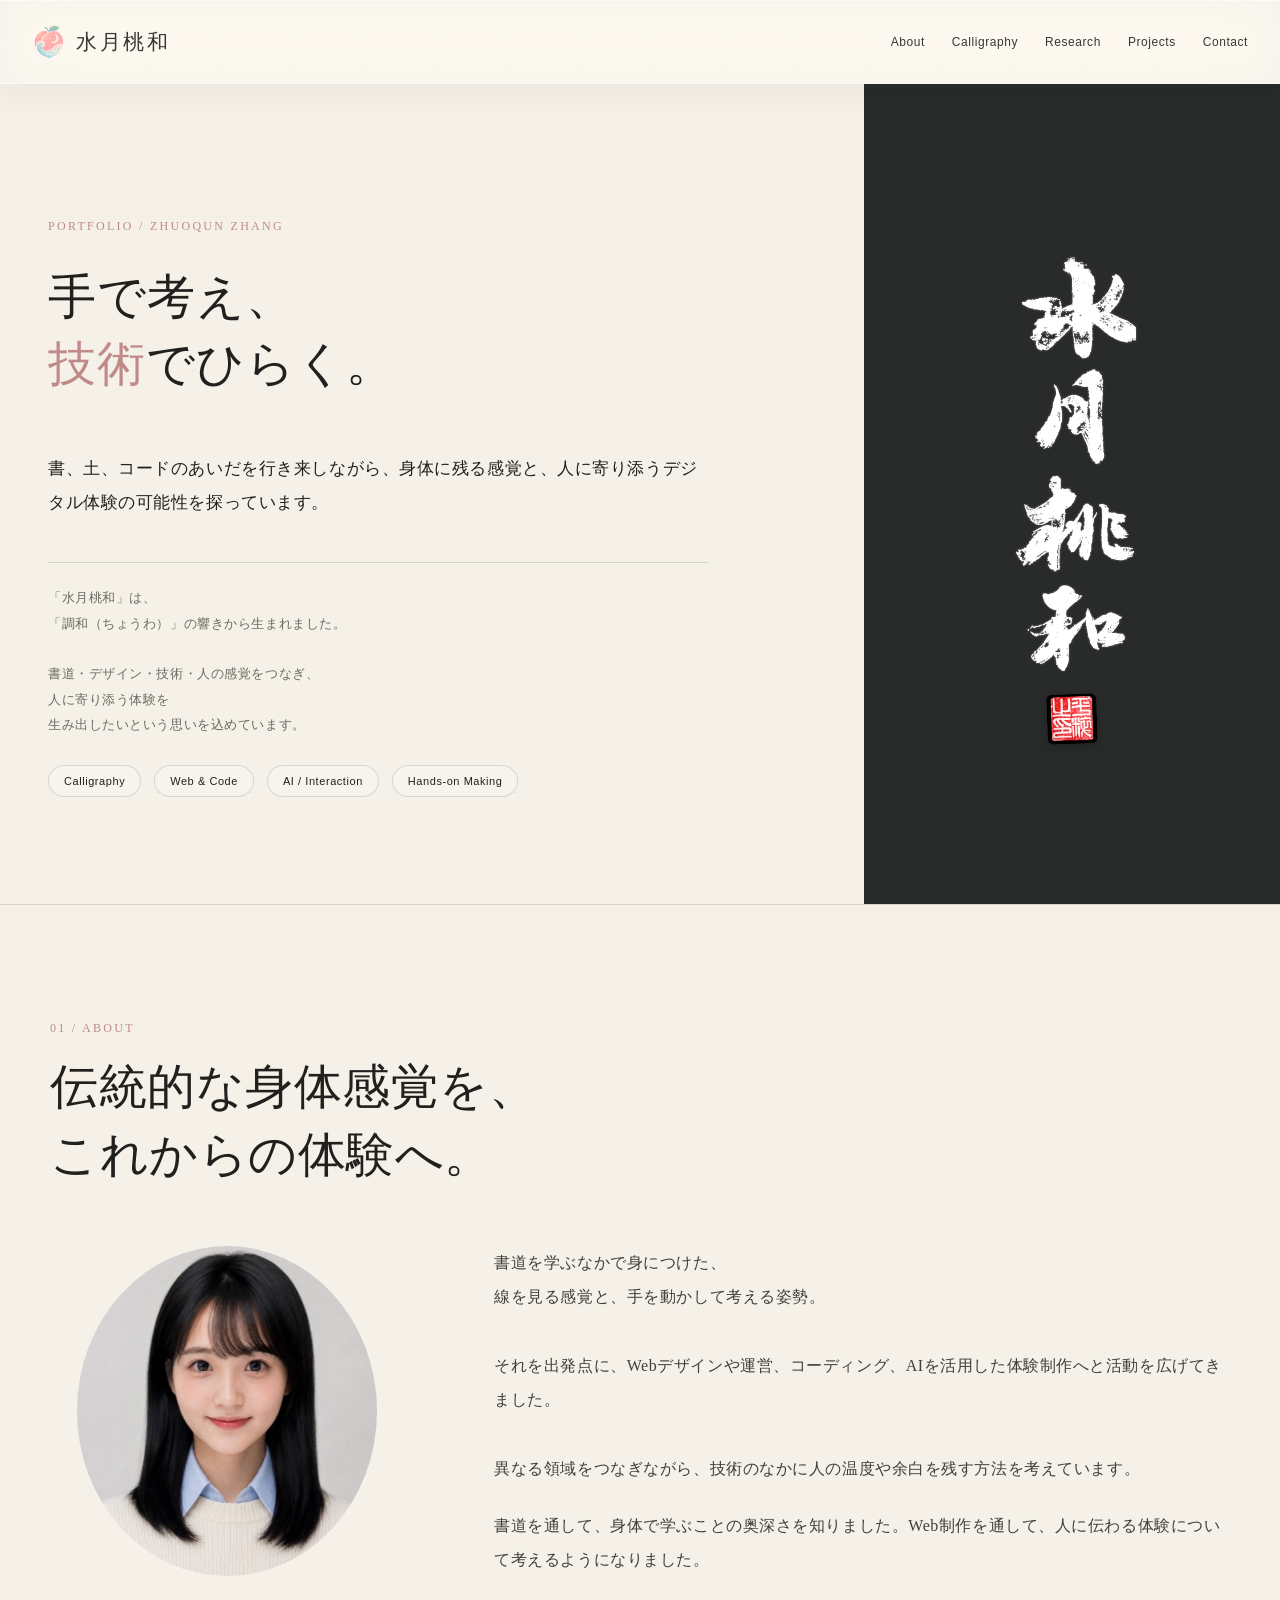
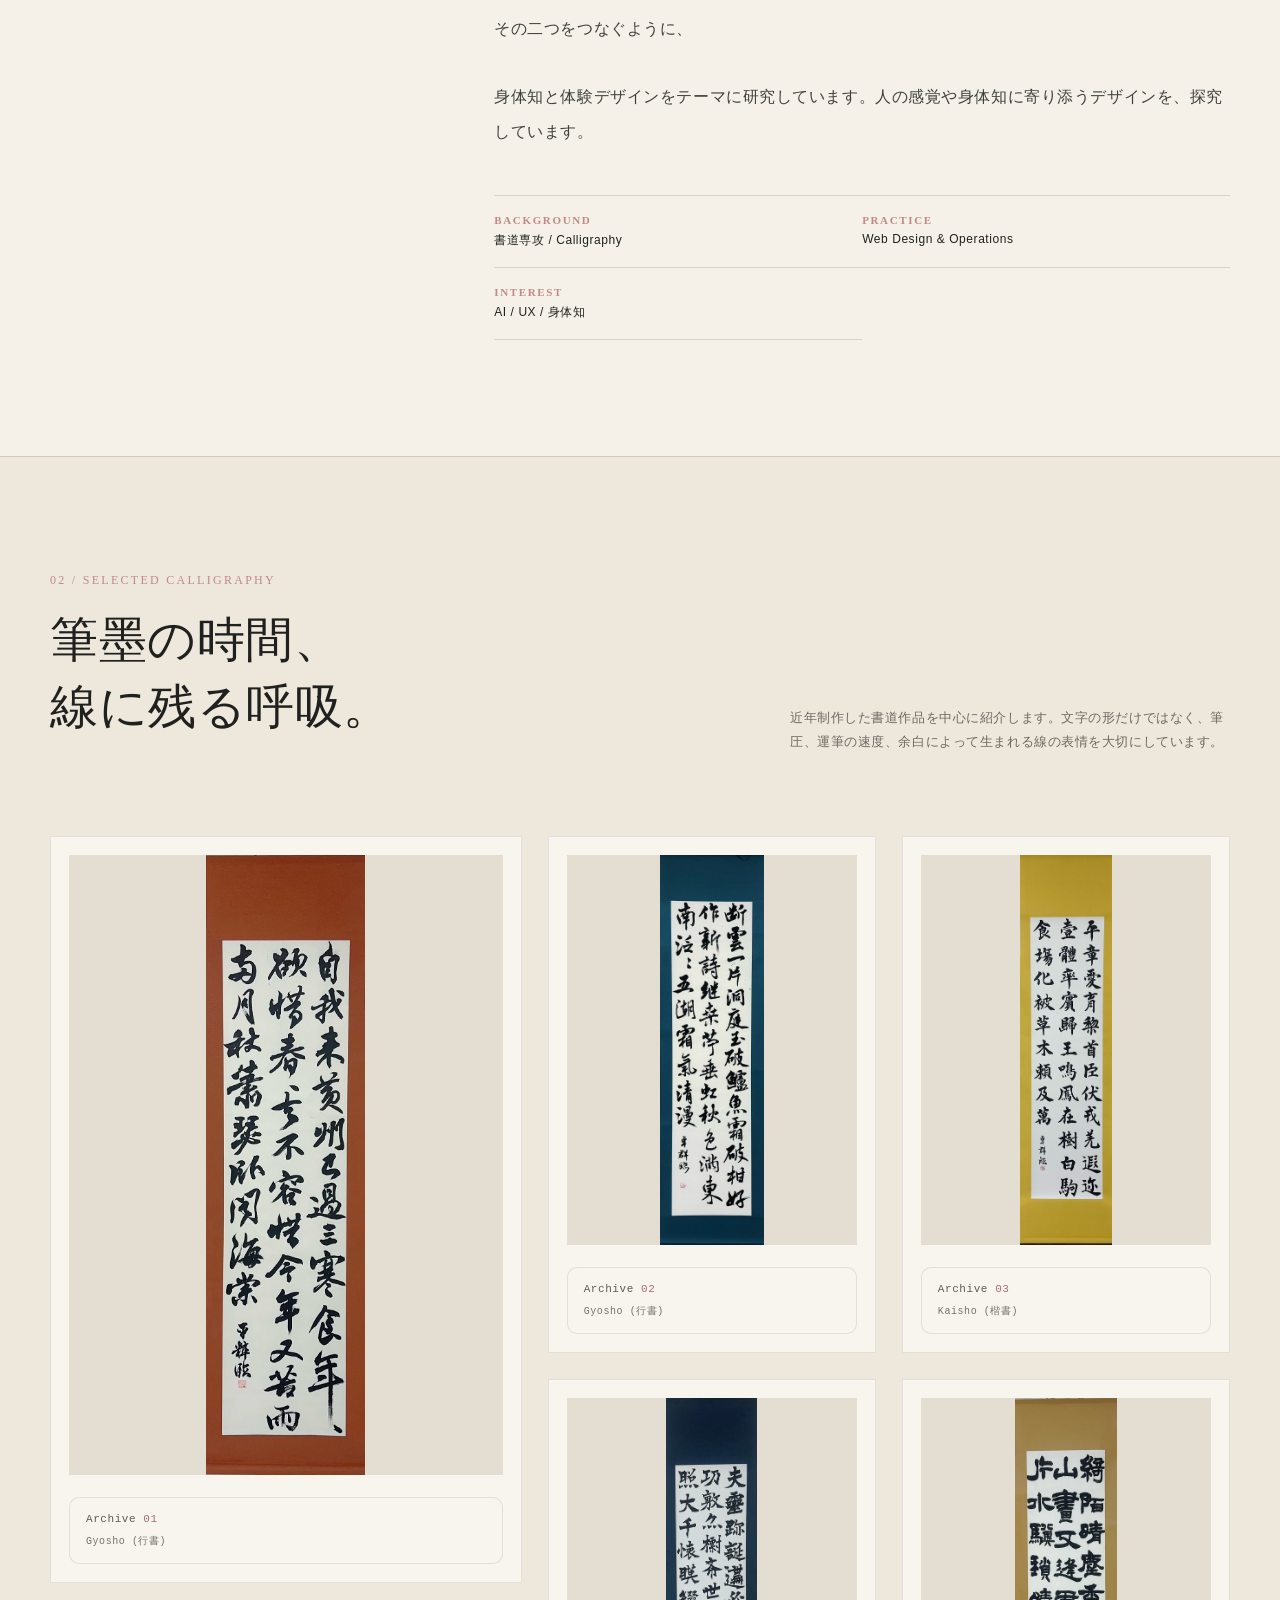
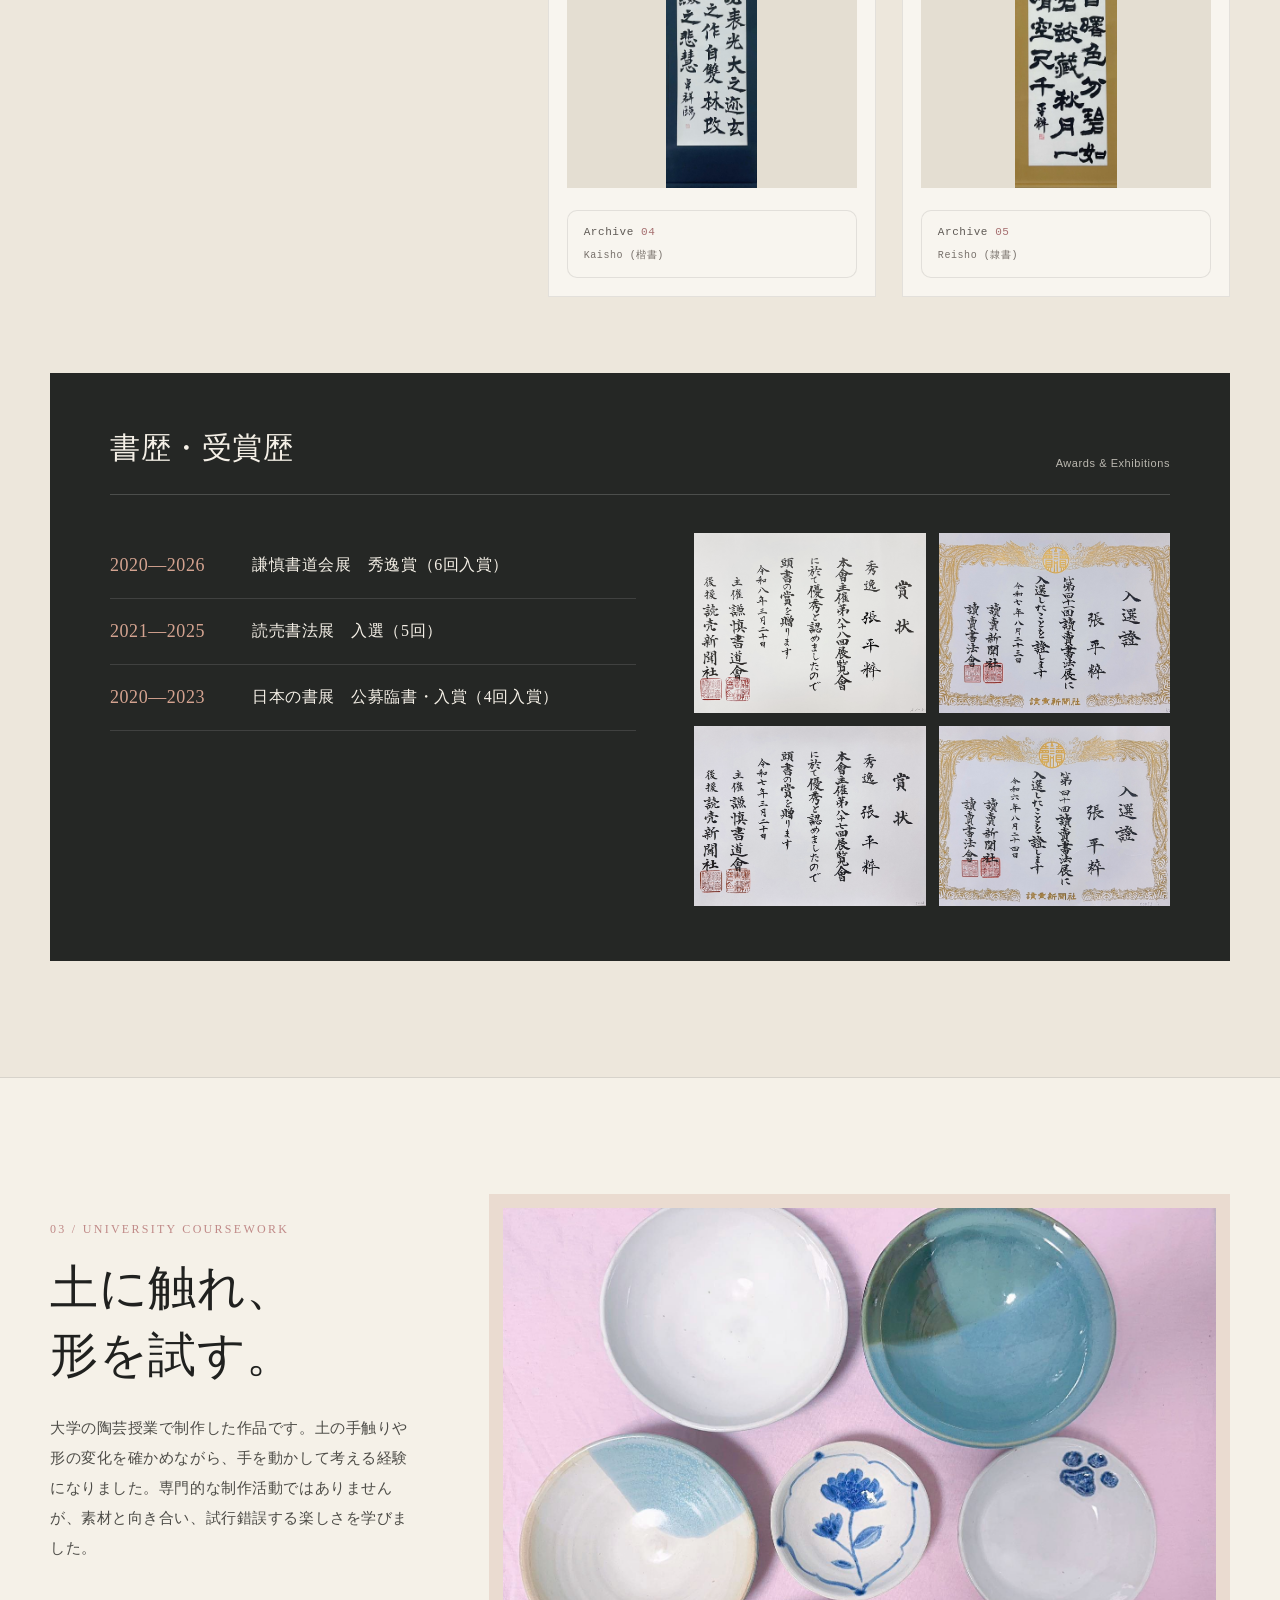
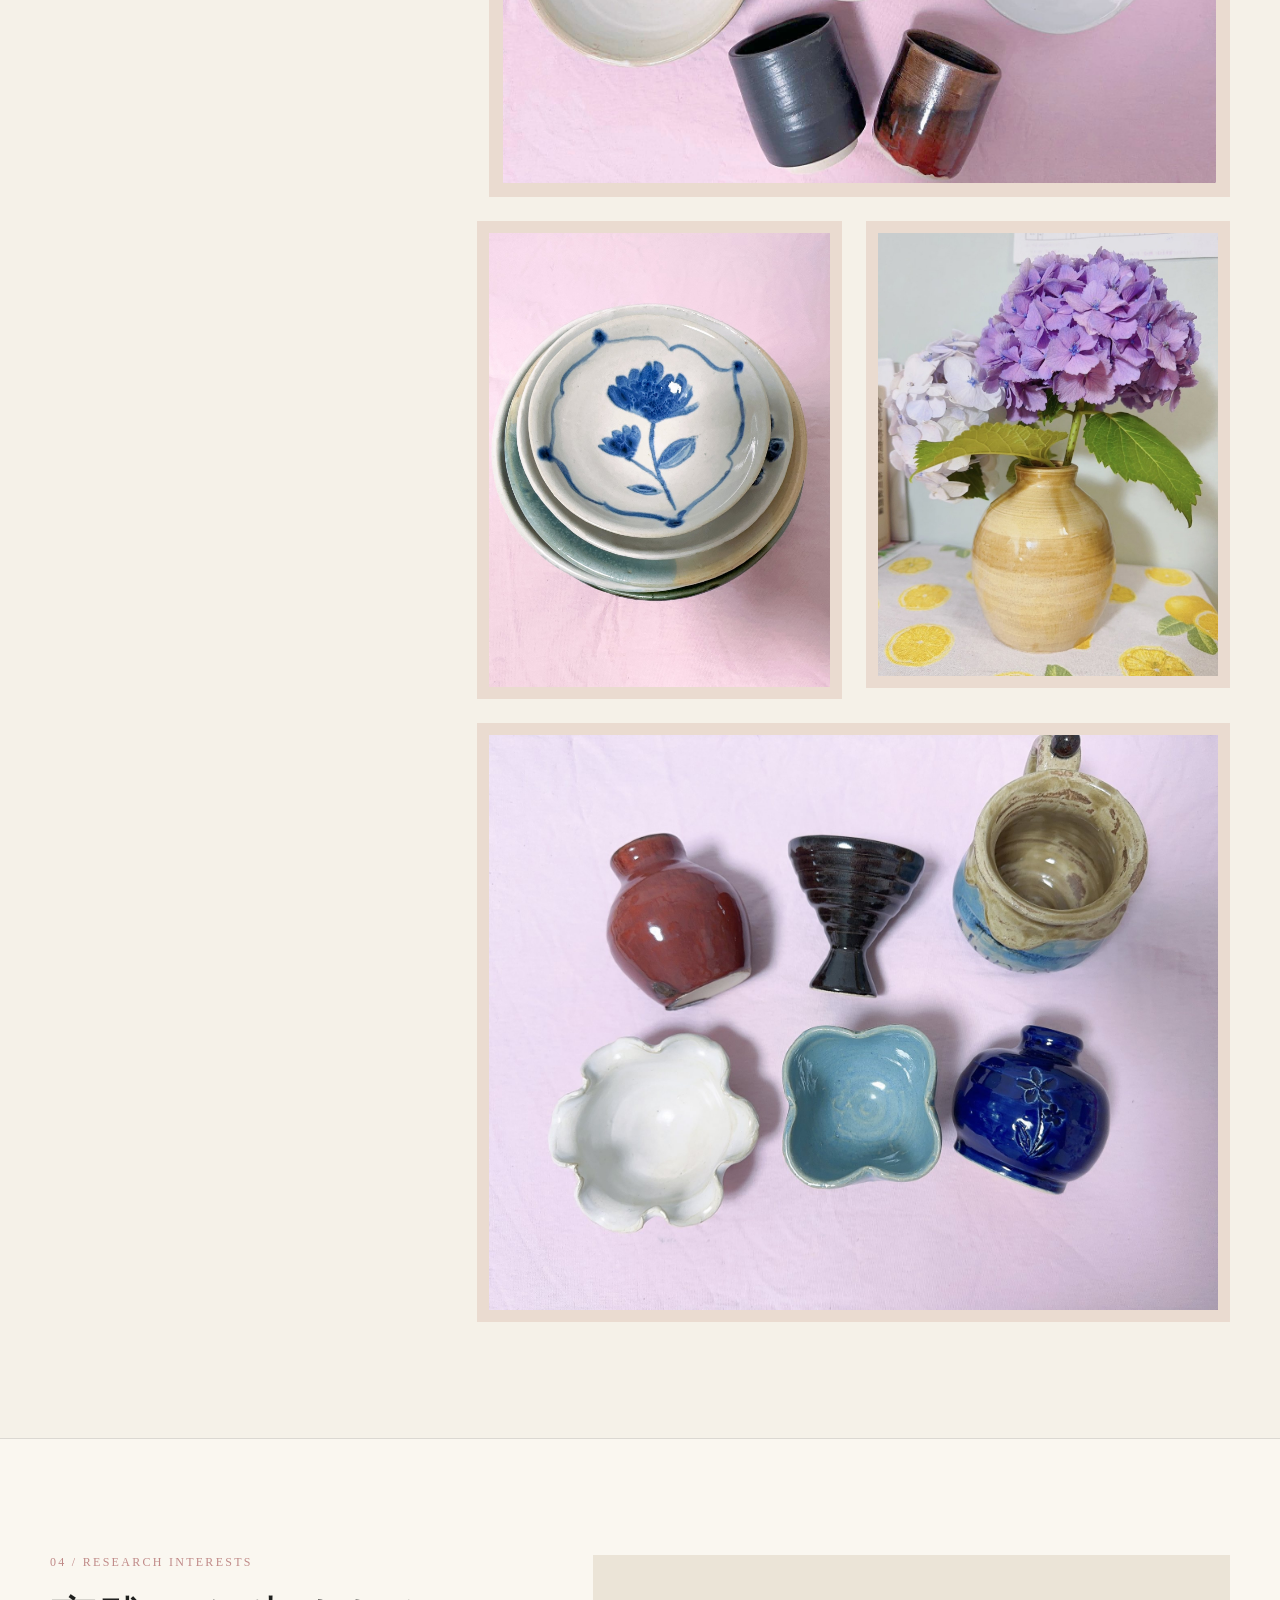
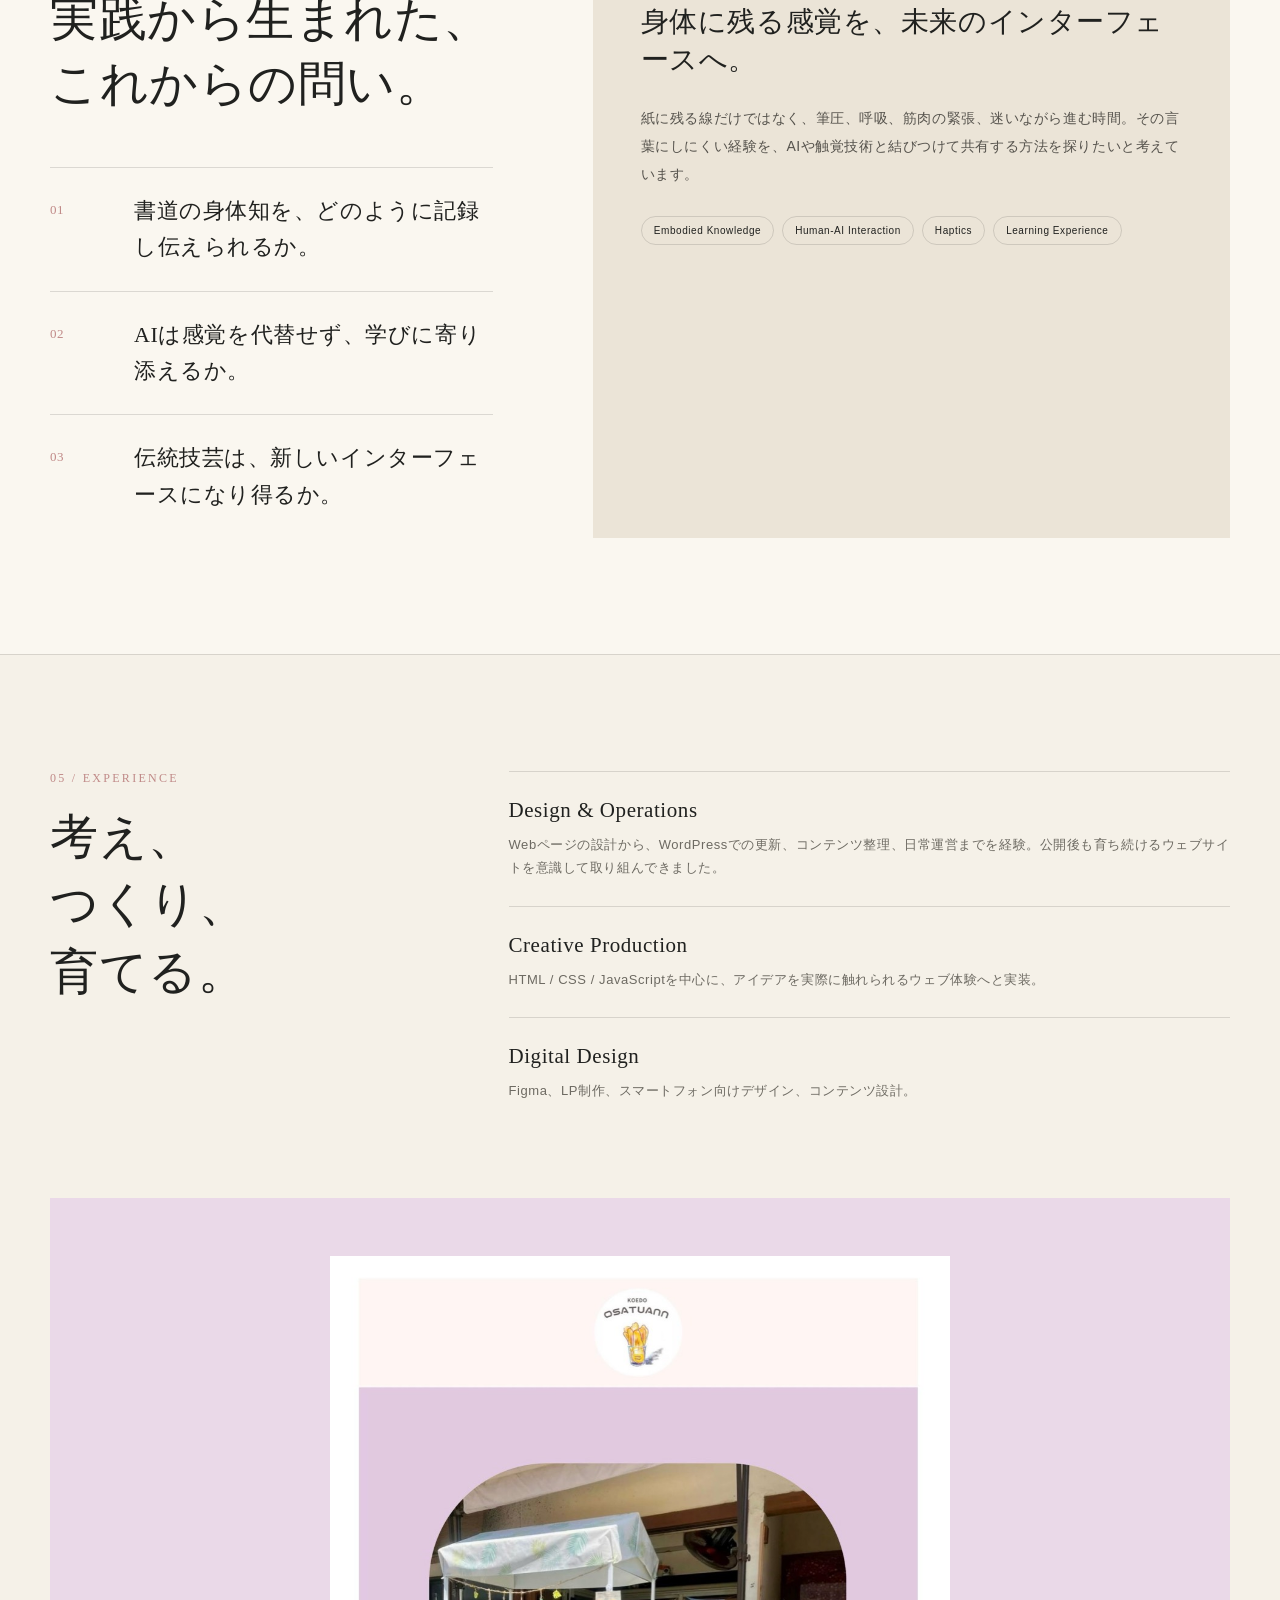
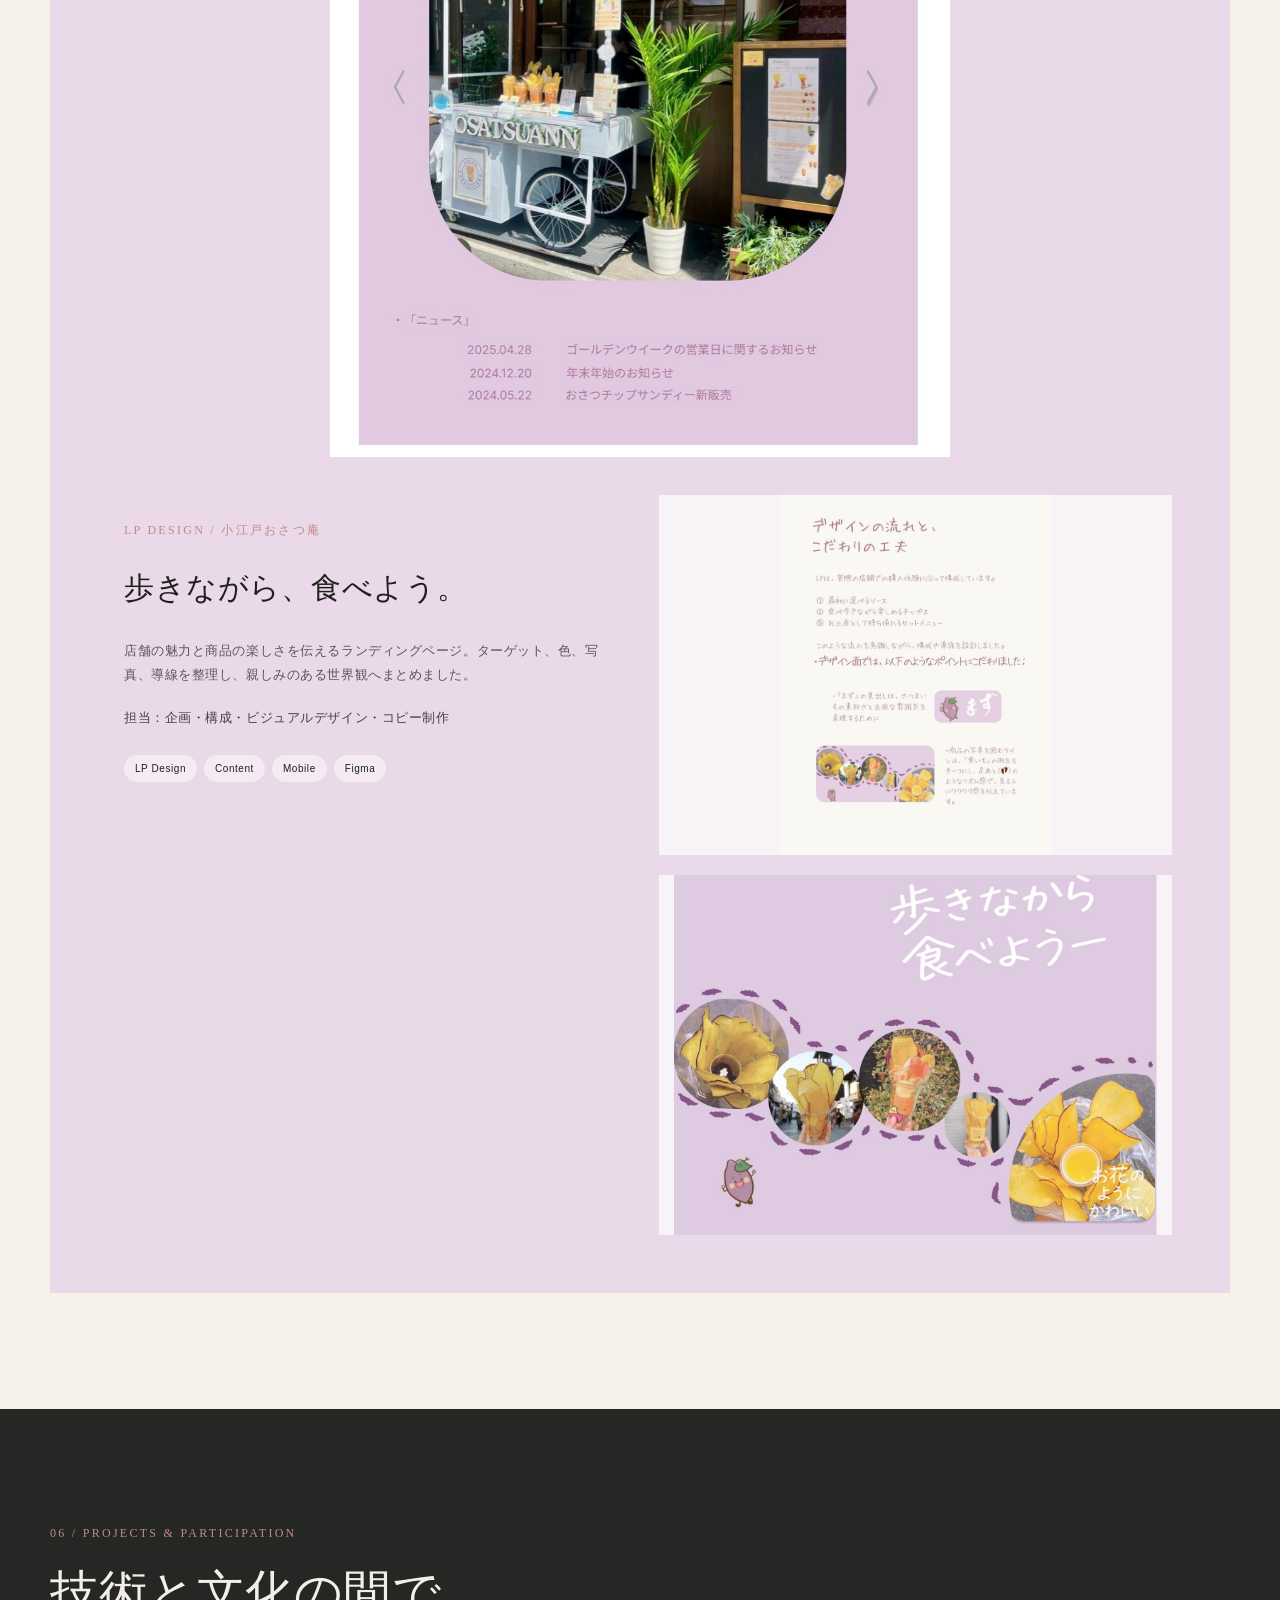
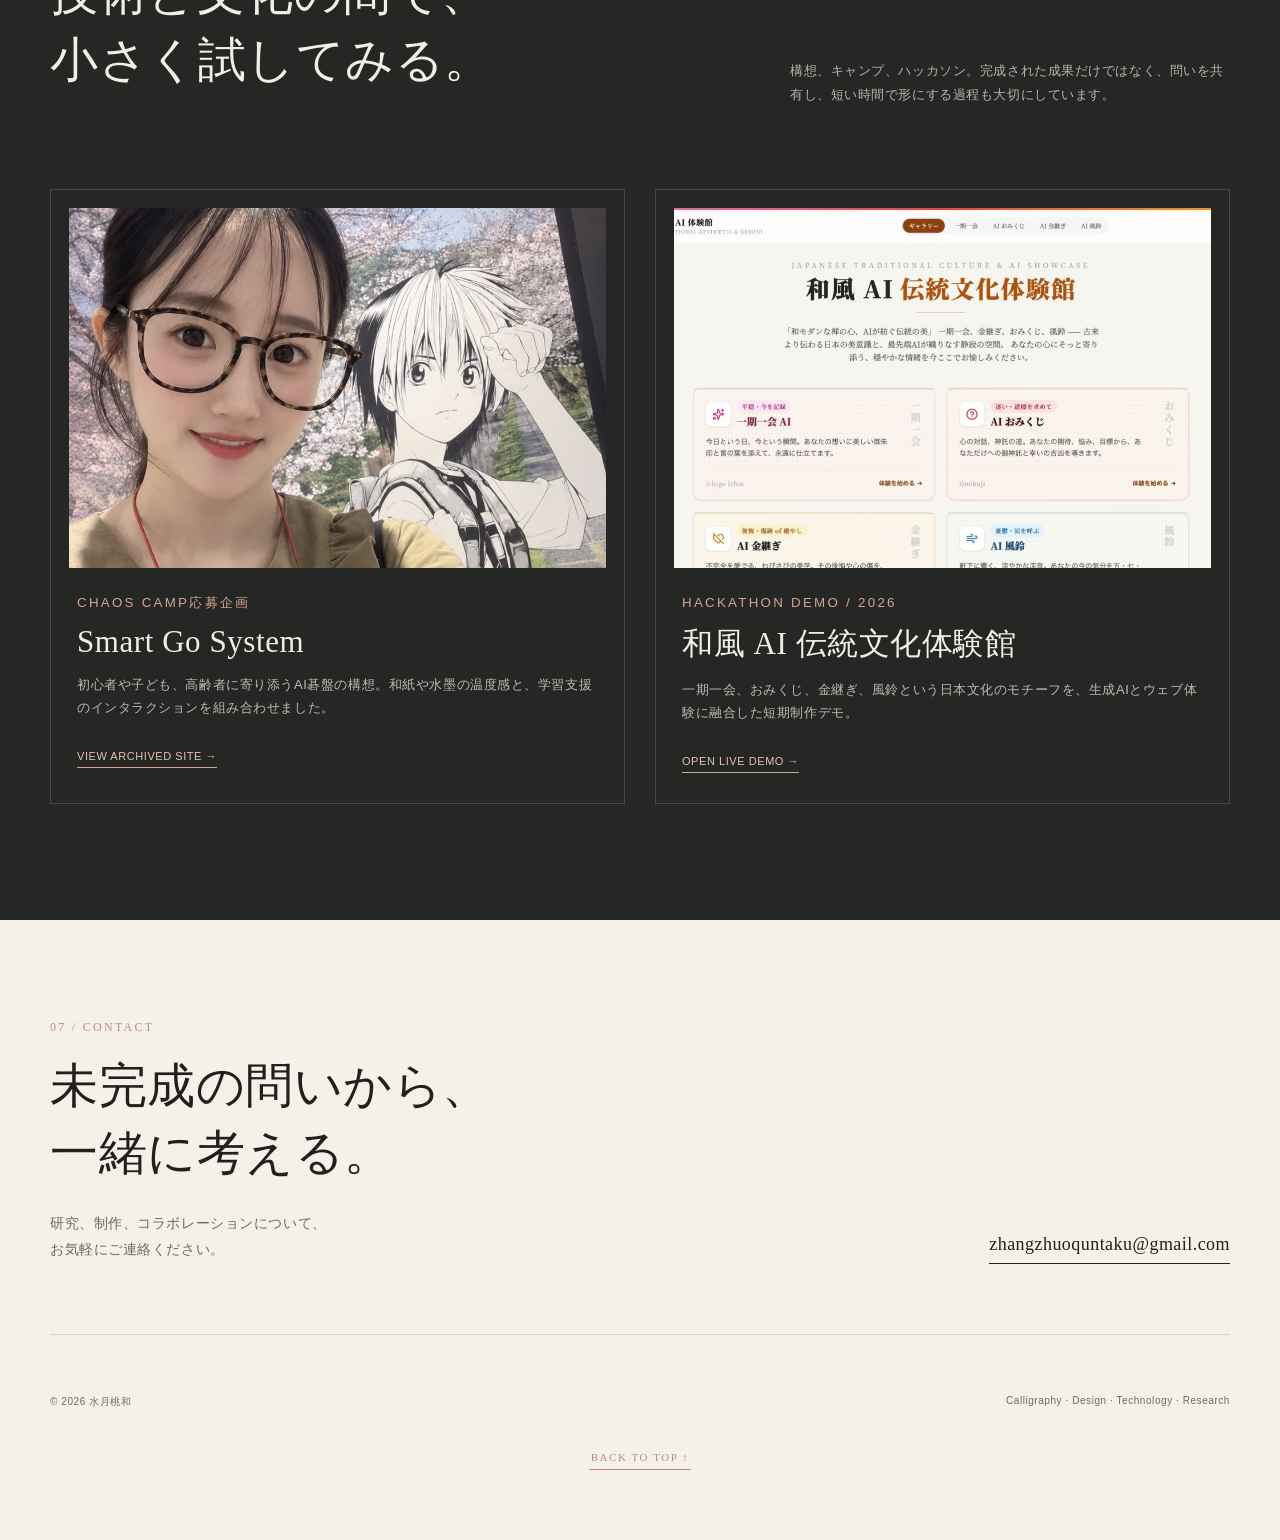
==== todai-chaos-camp-profile/index.html @ 0694cd92 "Improve mobile menu glass readability" ====
<!doctype html>
<html lang="ja">
<head>
  <meta charset="utf-8" />
  <meta name="viewport" content="width=device-width,initial-scale=1" />
  <title>水月桃和 | Calligraphy, Technology &amp; Research</title>
  <link rel="icon" type="image/png" href="assets/favicon.png?v=3" />
  <link rel="apple-touch-icon" href="assets/favicon.png?v=3" />
  <style>
    :root{--paper:#f5f1e8;--paper2:#ebe4d7;--ink:#20211f;--muted:#6d6a62;--red:#C08A88;--clay:#aa765b;--line:rgba(32,33,31,.14)}
    *{box-sizing:border-box}html{scroll-behavior:smooth}section[id]{scroll-margin-top:84px}body{margin:0;background:var(--paper);color:var(--ink);font-family:"Hiragino Kaku Gothic ProN","Yu Gothic",sans-serif;letter-spacing:.035em}
    body:before{content:"";position:fixed;inset:0;pointer-events:none;opacity:.23;background-image:linear-gradient(rgba(25,25,20,.035) 1px,transparent 1px),linear-gradient(90deg,rgba(25,25,20,.035) 1px,transparent 1px);background-size:72px 72px}
    a{color:inherit;text-decoration:none}img{display:block;width:100%}.wrap{width:min(1180px,calc(100% - 96px));margin:auto}.eyebrow{font-family:Georgia,serif!important;font-size:12px!important;font-weight:400!important;line-height:1.2!important;letter-spacing:.19em!important;text-transform:uppercase;color:var(--red)!important;-webkit-text-size-adjust:none!important;text-size-adjust:none!important;font-synthesis:none;margin:0 0 18px}.section-index{display:block;width:max-content;font-family:Georgia,serif!important;font-size:12px!important;font-weight:400!important;line-height:1.2!important;letter-spacing:.19em!important;color:#C08A88!important;text-transform:uppercase!important;-webkit-text-size-adjust:none!important;text-size-adjust:none!important;font-synthesis:none!important}.section{padding:116px 0;border-top:1px solid var(--line)}
    header{height:84px;display:flex;align-items:center;border-bottom:1px solid rgba(32,33,31,.09);position:sticky;top:0;z-index:100;background:rgba(245,241,232,.60);-webkit-backdrop-filter:blur(20px) saturate(1.08);backdrop-filter:blur(20px) saturate(1.08);box-shadow:0 8px 30px rgba(32,33,31,.035)}.nav{width:min(1380px,calc(100% - 64px));margin:auto;display:flex;align-items:center;gap:38px}.logo{display:inline-flex;align-items:center;gap:10px;font-family:"Yu Mincho","Hiragino Mincho ProN",serif;font-size:21px;font-weight:500;letter-spacing:.13em;color:#3A3632;margin-right:auto;transition:color .25s ease}.logo:hover{color:#8F6667}.logo img{width:34px;height:34px;object-fit:contain;flex:none}.navlinks{display:flex;gap:27px;font-size:12px;color:#3A3632}.navlinks a{transition:color .25s ease}.navlinks a:hover{color:#8F6667}.mobile-menu{display:none;position:relative}.mobile-menu summary{list-style:none;cursor:pointer;font:11px Georgia,serif;letter-spacing:.16em;padding:9px 13px;border:1px solid var(--line);border-radius:999px}.mobile-menu summary::-webkit-details-marker{display:none}.mobile-menu nav{position:absolute;right:0;top:46px;min-width:180px;padding:10px;background:var(--paper);border:1px solid var(--line);box-shadow:0 14px 35px rgba(32,33,31,.14)}.mobile-menu nav a{display:block;padding:12px 14px;border-bottom:1px solid var(--line);font:12px Georgia,serif;letter-spacing:.08em}.mobile-menu nav a:last-child{border-bottom:0}.header-email{font:11px Georgia,"Yu Mincho",serif;letter-spacing:.045em;border-bottom:1px solid var(--line);padding:5px 0;color:#4d4a45}
    .hero{min-height:820px;display:grid;grid-template-columns:1.35fr .65fr;position:relative}.hero-copy{padding:118px 7vw 90px max(48px,calc((100vw - 1380px)/2));display:flex;flex-direction:column;justify-content:center}.hero h1{font-family:"Yu Mincho","Hiragino Mincho ProN",serif;font-size:clamp(58px,7vw,108px);line-height:1.18;font-weight:500;letter-spacing:.02em;margin:12px 0 38px}.hero h1 i{font-style:normal;color:var(--red)}.hero-intro{font-family:"Yu Mincho",serif;font-size:17px;line-height:2;max-width:660px}.hero-name-note{max-width:660px;margin:25px 0 0;padding-top:22px;border-top:1px solid var(--line);font-family:"Yu Mincho",serif;font-size:13px;line-height:1.95;color:var(--muted)}.hero-meta{display:flex;gap:13px;margin-top:28px;flex-wrap:wrap}.hero-meta span{font-size:11px;border:1px solid var(--line);border-radius:999px;padding:9px 15px;background:rgba(255,255,255,.26)}.hero-side{background:#282b29;color:#f4efe5;display:flex;flex-direction:column;align-items:center;justify-content:center;padding:46px 42px}.handwritten-logo{width:min(88%,430px);max-height:630px;object-fit:contain;filter:drop-shadow(0 0 1px rgba(255,255,255,.35))}.seal-image{width:50px;height:50px;object-fit:cover;border-radius:6px;margin:12px 0 0;filter:saturate(1.18) contrast(1.12);box-shadow:0 4px 14px rgba(0,0,0,.2);transform:rotate(-2deg)}
    .intro-heading{margin-bottom:58px}.intro-heading h2{max-width:900px}.intro-grid{display:grid;grid-template-columns:.65fr 1.35fr;gap:90px;align-items:start}.portrait{width:min(100%,300px);margin:0 auto;border-radius:50%;overflow:hidden;aspect-ratio:10/11;background:var(--paper2)}.portrait img{height:100%;object-fit:cover}.intro-copy>p:first-child{margin-top:0}.intro h2,.section-head h2{font-family:"Yu Mincho",serif;font-size:48px;line-height:1.35;font-weight:500;margin:0 0 28px}.intro p{font-family:"Yu Mincho",serif;font-size:16px;line-height:2.15;color:#3f403d}.about-focus{margin-top:22px}.facts{display:grid;grid-template-columns:1fr 1fr;border-top:1px solid var(--line);margin-top:46px}.fact{padding:18px 0;border-bottom:1px solid var(--line);font-size:12px}.fact b{display:block;font-family:Georgia,serif;color:var(--red);font-size:11px;letter-spacing:.15em;margin-bottom:6px}
    .calligraphy{background:#ede7dc}.section-head{display:flex;justify-content:space-between;align-items:end;margin-bottom:68px}.section-head p{max-width:440px;line-height:1.9;color:var(--muted);font-size:13px}.gallery{display:grid;grid-template-columns:1.15fr .8fr .8fr;gap:26px;align-items:start}.work{margin:0;min-width:0;background:#f8f5ef;padding:18px;border:1px solid rgba(20,20,20,.09)}.work.main{grid-row:span 2}.work img{object-fit:contain;height:620px;background:#e4ded2}.work:not(.main) img{height:390px}.caption{display:flex;justify-content:space-between;gap:18px;margin-top:15px;font-size:11px;color:var(--muted)}.caption b{color:var(--ink);font-family:"Yu Mincho",serif;font-size:13px}.archive-caption{display:block;margin-top:22px;background:#f8f5ef;color:#5f5a55;border:1px solid rgba(32,33,31,.1);border-radius:10px;padding:14px 16px;font-family:ui-monospace,"SFMono-Regular",Menlo,Consolas,monospace;letter-spacing:.035em}.archive-caption .archive-number{display:block;font-size:11px;line-height:1.3;white-space:nowrap}.archive-caption .archive-number em{font-style:normal;color:#a66f70}.archive-caption .archive-script{display:block;margin-top:9px;font-size:10px;line-height:1.4;white-space:nowrap;color:#77706a}.gallery-more{display:grid;grid-template-columns:repeat(2,minmax(0,1fr));gap:26px;margin-top:26px}.gallery-more .work{width:100%;min-width:0}.gallery-more .work img{height:340px}.gallery-more .caption b{white-space:nowrap}
    .awards-box{margin-top:76px;background:#252725;color:#f5f0e7;padding:55px 60px}.awards-title{display:flex;align-items:end;justify-content:space-between;border-bottom:1px solid rgba(255,255,255,.18);padding-bottom:25px}.awards-title h3{font-family:"Yu Mincho",serif;font-size:30px;font-weight:500;margin:0}.awards-title span{font-size:11px;color:#bbb8b0}.mobile-break{display:none}.award-grid{display:grid;grid-template-columns:1.05fr .95fr;gap:58px;padding-top:38px}.timeline .row{display:grid;grid-template-columns:124px 1fr;gap:18px;padding:22px 0;border-bottom:1px solid rgba(255,255,255,.12)}.timeline time{font:18px Georgia,serif;color:#d4a390;white-space:nowrap}.timeline b{font-family:"Yu Mincho",serif;font-weight:500}.timeline small{display:block;color:#aaa9a4;margin-top:7px}.certs{display:grid;grid-template-columns:1fr 1fr;gap:13px}.certs img{height:180px;object-fit:cover;background:white;filter:saturate(.88)}.certs img:nth-child(odd){filter:grayscale(.12) saturate(.62) brightness(1.02) contrast(.98)}
    .ceramic-grid{display:grid;grid-template-columns:.7fr 1.3fr;gap:40px;align-items:start}.ceramic-copy{padding:28px 28px 0 0}.ceramic-copy h2{font-family:"Yu Mincho",serif;font-size:46px;font-weight:500;margin:0 0 25px}.ceramic-copy p{font-family:"Yu Mincho",serif;font-size:15px;line-height:2;color:#4d4c47}.ceramic-main{margin:0;background:#eadbd0;padding:14px}.ceramic-main img{height:auto;object-fit:contain}.ceramic-strip{display:grid;grid-template-columns:1fr 1fr;gap:24px;margin-top:24px;margin-left:calc(35% + 14px);align-items:start}.ceramic-strip figure{margin:0;background:#eadbd0;padding:12px}.ceramic-strip figure:last-child{grid-column:span 2}.ceramic-strip img{height:auto;object-fit:contain}.ceramic-strip figure:last-child img{width:100%}
    .research{background:#faf7f0}.research-grid{display:grid;grid-template-columns:.82fr 1.18fr;gap:100px}.question-list{counter-reset:q}.question{counter-increment:q;display:grid;grid-template-columns:62px 1fr;gap:22px;padding:25px 0;border-top:1px solid var(--line);font-family:"Yu Mincho",serif;font-size:22px;line-height:1.65}.question:before{content:"0" counter(q);font:13px Georgia,serif;color:var(--red);padding-top:9px}.research-note{background:var(--paper2);padding:48px}.research-note h3{font-family:"Yu Mincho",serif;font-size:28px;font-weight:500;margin:0 0 25px}.research-note p{line-height:2;color:#56534d;font-size:14px}.research-tags{display:flex;flex-wrap:wrap;gap:8px;margin-top:28px}.research-tags span{padding:8px 12px;border:1px solid var(--line);border-radius:999px;font-size:10px}
    .experience-layout{display:grid;grid-template-columns:.7fr 1.3fr;gap:70px}.experience-layout h2{font-family:"Yu Mincho",serif;font-size:46px;font-weight:500;margin:0}.exp-card{padding:26px 0;border-top:1px solid var(--line)}.exp-card h3{margin:0 0 10px;font-family:"Yu Mincho",serif;font-size:21px;font-weight:500}.exp-card p{color:var(--muted);line-height:1.8;font-size:13px;margin:0}.lp-showcase{margin-top:70px;background:#ead9e8;padding:58px;display:grid;grid-template-columns:1fr 1fr;gap:38px;overflow:hidden}.lp-showcase .phone{grid-column:1 / -1;width:min(620px,100%);height:auto;margin:0 auto;object-fit:contain;background:#fff;padding:12px}.lp-showcase>div:last-child{display:grid;grid-template-rows:repeat(2,360px);gap:20px}.lp-showcase .crop{width:100%;height:100%;object-fit:contain;background:#f8f3f7;margin:0!important}.lp-copy{padding:28px 16px}.lp-copy h3{font-family:"Yu Mincho",serif;font-size:30px;font-weight:500}.lp-copy p{font-size:13px;line-height:1.9;color:#5f5260}.lp-role{margin-top:18px;font-weight:400;color:#493f49!important}.skills{display:flex;gap:7px;flex-wrap:wrap;margin-top:24px}.skills span{font-size:10px;background:rgba(255,255,255,.45);padding:8px 11px;border-radius:99px}
    .projects{background:#252725;color:#f4efe6}.projects .eyebrow{color:#d8a598}.projects .section-head p{color:#b7b4ad}.project-grid{display:grid;grid-template-columns:1fr 1fr;gap:30px}.project{border:1px solid rgba(255,255,255,.15);padding:18px}.project-media{height:360px;overflow:hidden;background:#efebe3}.project-media img{height:100%;object-fit:cover}.project:first-child .project-media img{object-position:center}.project-body{padding:25px 8px 12px}.project-body small{color:#d6a392;text-transform:uppercase;letter-spacing:.17em}.project-body h3{font-family:"Yu Mincho",serif;font-size:31px;font-weight:500;margin:12px 0}.project-body p{color:#bdbab3;line-height:1.8;font-size:13px}.project-link{display:inline-block;margin-top:17px;border-bottom:1px solid #d6a392;padding-bottom:5px;font-size:11px;color:#e7c0b2}
    .contact{padding:100px 0 70px}.contact-inner{display:grid;grid-template-columns:1fr auto;align-items:end;gap:42px}.contact h2{font-family:"Yu Mincho",serif;font-size:58px;line-height:1.35;font-weight:500;margin:0}.contact-note{margin:24px 0 0;font-family:"Yu Mincho",serif;font-size:14px;line-height:1.9;color:var(--muted)}.contact-email{font:18px Georgia,"Yu Mincho",serif;letter-spacing:.025em;border-bottom:1px solid var(--ink);padding-bottom:8px}.footer{display:flex;justify-content:space-between;padding-top:60px;margin-top:70px;border-top:1px solid var(--line);font-size:10px;color:var(--muted)}.back-to-top{display:block;width:max-content;margin:34px auto 0;padding:8px 2px 6px;border-bottom:1px solid var(--red);font:11px Georgia,serif;letter-spacing:.14em;color:var(--red)}
    .hero h1,.intro h2,.section-head h2,.research h2,.experience-layout h2,.ceramic-copy h2,.contact h2{font-size:48px;line-height:1.4}
    @media(max-width:900px){.wrap{width:calc(100% - 40px)}.section{padding:82px 0}.intro-heading{margin-bottom:38px}.navlinks{display:none}.mobile-menu{display:block}.hero{grid-template-columns:1fr}.hero-side{min-height:430px;padding:30px}.handwritten-logo{width:min(64vw,250px);max-height:300px}.seal-image{width:41px;height:41px;margin-top:8px}.intro-grid,.research-grid,.experience-layout{grid-template-columns:1fr;gap:45px}.portrait{width:min(230px,64vw);justify-self:center}.gallery{grid-template-columns:1fr 1fr}.work.main{grid-row:auto;grid-column:span 2}.gallery-more{grid-template-columns:1fr 1fr}.award-grid{grid-template-columns:1fr}.ceramic-grid{grid-template-columns:1fr;gap:34px}.ceramic-copy{padding:0}.ceramic-main img{height:auto}.ceramic-strip{grid-template-columns:1fr 1fr;margin-left:0;gap:14px}.ceramic-strip figure:last-child{grid-column:span 2}.ceramic-strip img,.ceramic-strip figure:last-child img{height:auto}.lp-showcase{grid-template-columns:1fr;padding:30px 20px}.lp-showcase .phone{grid-column:auto;width:min(520px,100%);height:auto;object-fit:contain}.lp-copy{grid-column:auto;padding:16px 4px}.lp-showcase>div:last-child{display:grid;grid-template-columns:1fr 1fr;grid-template-rows:auto;gap:14px;align-items:center}.lp-showcase>div:last-child .crop{height:auto;margin-top:0!important}.project-grid{grid-template-columns:1fr}}
    @media(max-width:560px){.nav{width:calc(100% - 36px);gap:16px}.logo{font-family:"Yu Mincho","Hiragino Mincho ProN",serif;font-size:18px;font-weight:500;letter-spacing:.12em;gap:9px}.logo img{width:29px;height:29px}.header-email{font-size:9px}.hero-copy{padding:76px 22px}.hero h1{font-size:41px}.hero-side{padding:46px 22px;min-height:240px}.mark{font-size:54px}.section-head{display:block}.section-head p{margin-top:24px}.gallery{grid-template-columns:1fr 1fr;gap:16px}.work.main,.gallery-primary{grid-column:1/-1}.work.main{grid-row:auto}.work img,.work:not(.main) img{height:440px}.gallery-extra{grid-column:auto;min-width:0;padding:12px}.gallery-extra img{height:300px!important}.archive-caption{margin-top:16px;padding:11px 10px;border-radius:8px}.archive-caption .archive-number{font-size:9px}.archive-caption .archive-script{margin-top:7px;font-size:8px}.awards-box{margin-top:42px;padding:38px 22px}.mobile-break{display:block}.certs img{height:120px}.facts{grid-template-columns:1fr}.intro h2,.section-head h2,.research h2,.experience-layout h2,.ceramic-copy h2,.contact h2{font-size:32px!important;line-height:1.45!important}.project-media{height:240px}.contact-inner{grid-template-columns:1fr;gap:34px}.contact-email{font-size:14px}}
    /* Clear frosted glass: a nearly transparent pane with diffusion and edge highlights. */
    header{background:rgba(255,255,255,.14);border-bottom-color:rgba(255,255,255,.55);-webkit-backdrop-filter:blur(30px) saturate(1.16) brightness(1.03);backdrop-filter:blur(30px) saturate(1.16) brightness(1.03);box-shadow:0 10px 34px rgba(32,33,31,.055),inset 0 1px 0 rgba(255,255,255,.58)}
    .mobile-menu nav{background:rgba(245,241,232,.78);border-color:rgba(255,255,255,.72);-webkit-backdrop-filter:blur(30px) saturate(1.12) brightness(1.03);backdrop-filter:blur(30px) saturate(1.12) brightness(1.03);box-shadow:0 18px 42px rgba(32,33,31,.14),inset 0 1px 0 rgba(255,255,255,.72)}
    .mobile-menu nav a{border-bottom-color:rgba(58,54,50,.16);text-shadow:0 1px 8px rgba(255,255,255,.45)}
    @media(max-width:560px){header{height:70px}.mobile-menu summary{padding:7px 11px}section[id]{scroll-margin-top:70px}}
  </style>
</head>
<body id="top">
  <header><div class="nav"><a class="logo" href="#top" aria-label="ホームへ戻る"><img src="assets/favicon.png?v=3" alt="" aria-hidden="true"><span>水月桃和</span></a><nav class="navlinks"><a href="#about">About</a><a href="#works">Calligraphy</a><a href="#research">Research</a><a href="#projects">Projects</a><a href="#contact">Contact</a></nav><details class="mobile-menu"><summary>MENU</summary><nav onclick="this.parentElement.removeAttribute('open')"><a href="#about">About</a><a href="#works">Calligraphy</a><a href="#research">Research</a><a href="#projects">Projects</a><a href="#contact">Contact</a></nav></details></div></header>
  <main>
    <section class="hero"><div class="hero-copy"><p class="eyebrow">Portfolio / Zhuoqun Zhang</p><h1>手で考え、<br><i>技術</i>でひらく。</h1><p class="hero-intro">書、土、コードのあいだを行き来しながら、身体に残る感覚と、人に寄り添うデジタル体験の可能性を探っています。</p><p class="hero-name-note">「水月桃和」は、<br>「調和（ちょうわ）」の響きから生まれました。<br><br>書道・デザイン・技術・人の感覚をつなぎ、<br>人に寄り添う体験を<br>生み出したいという思いを込めています。</p><div class="hero-meta"><span>Calligraphy</span><span>Web & Code</span><span>AI / Interaction</span><span>Hands-on Making</span></div></div><aside class="hero-side"><img class="handwritten-logo" src="assets/suigetsu-towa-handwritten-white.png" alt="水月桃和・本人による揮毫"><img class="seal-image" src="assets/suigetsu-towa-seal.jpg?v=2" alt="水月桃和の印章"></aside></section>

    <section class="section intro" id="about"><div class="wrap"><div class="intro-heading"><p class="eyebrow section-index">01 / About</p><h2>伝統的な身体感覚を、<br>これからの体験へ。</h2></div><div class="intro-grid"><div class="portrait"><img src="assets/profile.jpg" alt="Zhuoqun Zhang"></div><div class="intro-copy"><p>書道を学ぶなかで身につけた、<br>線を見る感覚と、手を動かして考える姿勢。<br><br>それを出発点に、Webデザインや運営、コーディング、AIを活用した体験制作へと活動を広げてきました。<br><br>異なる領域をつなぎながら、技術のなかに人の温度や余白を残す方法を考えています。</p><p class="about-focus">書道を通して、身体で学ぶことの奥深さを知りました。Web制作を通して、人に伝わる体験について考えるようになりました。<br><br>その二つをつなぐように、<br><br>身体知と体験デザインをテーマに研究しています。人の感覚や身体知に寄り添うデザインを、探究しています。</p><div class="facts"><div class="fact"><b>BACKGROUND</b>書道専攻 / Calligraphy</div><div class="fact"><b>PRACTICE</b>Web Design & Operations</div><div class="fact"><b>INTEREST</b>AI / UX / 身体知</div></div></div></div></div></section>

    <section class="section calligraphy" id="works"><div class="wrap"><div class="section-head"><div><p class="eyebrow section-index">02 / Selected Calligraphy</p><h2>筆墨の時間、<br>線に残る呼吸。</h2></div><p>近年制作した書道作品を中心に紹介します。文字の形だけではなく、筆圧、運筆の速度、余白によって生まれる線の表情を大切にしています。</p></div><div class="gallery"><figure class="work main"><img src="assets/IMG_2845.jpg" alt="書道作品"><figcaption class="archive-caption"><span class="archive-number">Archive <em>01</em></span><span class="archive-script">Gyosho (行書)</span></figcaption></figure><figure class="work gallery-primary"><img src="assets/IMG_2841.jpg" alt="書道作品"><figcaption class="archive-caption"><span class="archive-number">Archive <em>02</em></span><span class="archive-script">Gyosho (行書)</span></figcaption></figure><figure class="work gallery-primary"><img src="assets/IMG_2846.jpg" alt="書道作品"><figcaption class="archive-caption"><span class="archive-number">Archive <em>03</em></span><span class="archive-script">Kaisho (楷書)</span></figcaption></figure><figure class="work gallery-extra"><img src="assets/IMG_2838.jpg" alt="書道作品"><figcaption class="archive-caption"><span class="archive-number">Archive <em>04</em></span><span class="archive-script">Kaisho (楷書)</span></figcaption></figure><figure class="work gallery-extra"><img src="assets/IMG_2844.jpg" alt="書道作品"><figcaption class="archive-caption"><span class="archive-number">Archive <em>05</em></span><span class="archive-script">Reisho (隷書)</span></figcaption></figure></div>
      <div class="awards-box"><div class="awards-title"><h3>書歴・<br class="mobile-break">受賞歴</h3><span>Awards & Exhibitions</span></div><div class="award-grid"><div class="timeline"><div class="row"><time>2020—2026</time><div><b>謙慎書道会展　秀逸賞（6回入賞）</b></div></div><div class="row"><time>2021—2025</time><div><b>読売書法展　入選（5回）</b></div></div><div class="row"><time>2020—2023</time><div><b>日本の書展　公募臨書・入賞（4回入賞）</b></div></div></div><div class="certs"><img src="assets/謙慎−02.jpg" alt="賞状"><img src="assets/読売ー01.jpg" alt="入選証"><img src="assets/謙慎−01.jpg" alt="賞状"><img src="assets/読売ー02.jpg" alt="入選証"></div></div></div>
    </div></section>

    <section class="section" id="ceramics"><div class="wrap"><div class="ceramic-grid"><div class="ceramic-copy"><p class="eyebrow section-index">03 / University Coursework</p><h2>土に触れ、<br>形を試す。</h2><p>大学の陶芸授業で制作した作品です。土の手触りや形の変化を確かめながら、手を動かして考える経験になりました。専門的な制作活動ではありませんが、素材と向き合い、試行錯誤する楽しさを学びました。</p></div><figure class="ceramic-main"><img src="assets/ceramics-group.jpg" alt="大学の陶芸授業で制作した作品の集合"></figure></div><div class="ceramic-strip"><figure><img src="assets/ceramics-plates.jpg" alt="青い花を描いた皿"></figure><figure><img src="assets/ceramics-vase.jpg" alt="花を生けた陶器"></figure><figure><img src="assets/ceramics-small.jpg" alt="小さな陶芸作品"></figure></div></div></section>

    <section class="section research" id="research"><div class="wrap research-grid"><div><p class="eyebrow section-index">04 / Research Interests</p><h2 style="font:500 48px/1.35 'Yu Mincho',serif;margin:0 0 50px">実践から生まれた、<br>これからの問い。</h2><div class="question-list"><div class="question">書道の身体知を、どのように記録し伝えられるか。</div><div class="question">AIは感覚を代替せず、学びに寄り添えるか。</div><div class="question">伝統技芸は、新しいインターフェースになり得るか。</div></div></div><div class="research-note"><h3>身体に残る感覚を、未来のインターフェースへ。</h3><p>紙に残る線だけではなく、筆圧、呼吸、筋肉の緊張、迷いながら進む時間。その言葉にしにくい経験を、AIや触覚技術と結びつけて共有する方法を探りたいと考えています。</p><div class="research-tags"><span>Embodied Knowledge</span><span>Human-AI Interaction</span><span>Haptics</span><span>Learning Experience</span></div></div></div></section>

    <section class="section"><div class="wrap"><div class="experience-layout"><div><p class="eyebrow section-index">05 / Experience</p><h2>考え、<br>つくり、<br>育てる。</h2></div><div><article class="exp-card"><h3>Design & Operations</h3><p>Webページの設計から、WordPressでの更新、コンテンツ整理、日常運営までを経験。公開後も育ち続けるウェブサイトを意識して取り組んできました。</p></article><article class="exp-card"><h3>Creative Production</h3><p>HTML / CSS / JavaScriptを中心に、アイデアを実際に触れられるウェブ体験へと実装。</p></article><article class="exp-card"><h3>Digital Design</h3><p>Figma、LP制作、スマートフォン向けデザイン、コンテンツ設計。</p></article></div></div><div class="lp-showcase"><img class="phone" src="assets/lp-cover.jpg" alt="LPデザイン"><div class="lp-copy"><p class="eyebrow">LP Design / 小江戸おさつ庵</p><h3>歩きながら、食べよう。</h3><p>店舗の魅力と商品の楽しさを伝えるランディングページ。ターゲット、色、写真、導線を整理し、親しみのある世界観へまとめました。</p><p class="lp-role">担当：企画・構成・ビジュアルデザイン・コピー制作</p><div class="skills"><span>LP Design</span><span>Content</span><span>Mobile</span><span>Figma</span></div></div><div><img class="crop" src="assets/lp-process.jpg" alt="デザインプロセス"><img class="crop" src="assets/lp-walking-highlight.jpg" alt="歩きながら食べようというLPのメインビジュアル" style="margin-top:20px"></div></div></div></section>

    <section class="section projects" id="projects"><div class="wrap"><div class="section-head"><div><p class="eyebrow section-index">06 / Projects & Participation</p><h2>技術と文化の間で、<br>小さく試してみる。</h2></div><p>構想、キャンプ、ハッカソン。完成された成果だけではなく、問いを共有し、短い時間で形にする過程も大切にしています。</p></div><div class="project-grid"><article class="project"><div class="project-media"><img src="assets/go-demo-2.jpg" alt="Smart Go System"></div><div class="project-body"><small>Chaos Camp応募企画</small><h3>Smart Go System</h3><p>初心者や子ども、高齢者に寄り添うAI碁盤の構想。和紙や水墨の温度感と、学習支援のインタラクションを組み合わせました。</p><a class="project-link" href="smart-go/" target="_blank" rel="noopener noreferrer">VIEW ARCHIVED SITE →</a></div></article><article class="project"><div class="project-media"><img src="assets/hackathon-demo.jpg" alt="和風AI伝統文化体験館"></div><div class="project-body"><small>Hackathon Demo / 2026</small><h3>和風 AI 伝統文化体験館</h3><p>一期一会、おみくじ、金継ぎ、風鈴という日本文化のモチーフを、生成AIとウェブ体験に融合した短期制作デモ。</p><a class="project-link" href="https://ai-341245835489.asia-east1.run.app" target="_blank" rel="noopener noreferrer">OPEN LIVE DEMO →</a></div></article></div></div></section>

    <section class="contact" id="contact"><div class="wrap"><div class="contact-inner"><div><p class="eyebrow section-index">07 / Contact</p><h2>未完成の問いから、<br>一緒に考える。</h2><p class="contact-note">研究、制作、コラボレーションについて、<br>お気軽にご連絡ください。</p></div><a class="contact-email" href="mailto:zhangzhuoquntaku@gmail.com">zhangzhuoquntaku@gmail.com</a></div><div class="footer"><span>© 2026 水月桃和</span><span>Calligraphy · Design · Technology · Research</span></div><a class="back-to-top" href="#top">BACK TO TOP ↑</a></div></section>
  </main>
  <script>
    const mobileMenu = document.querySelector('.mobile-menu');

    document.addEventListener('click', (event) => {
      if (mobileMenu?.open && !mobileMenu.contains(event.target)) {
        mobileMenu.removeAttribute('open');
      }
    });

    document.addEventListener('keydown', (event) => {
      if (event.key === 'Escape') mobileMenu?.removeAttribute('open');
    });
  </script>
</body>
</html>
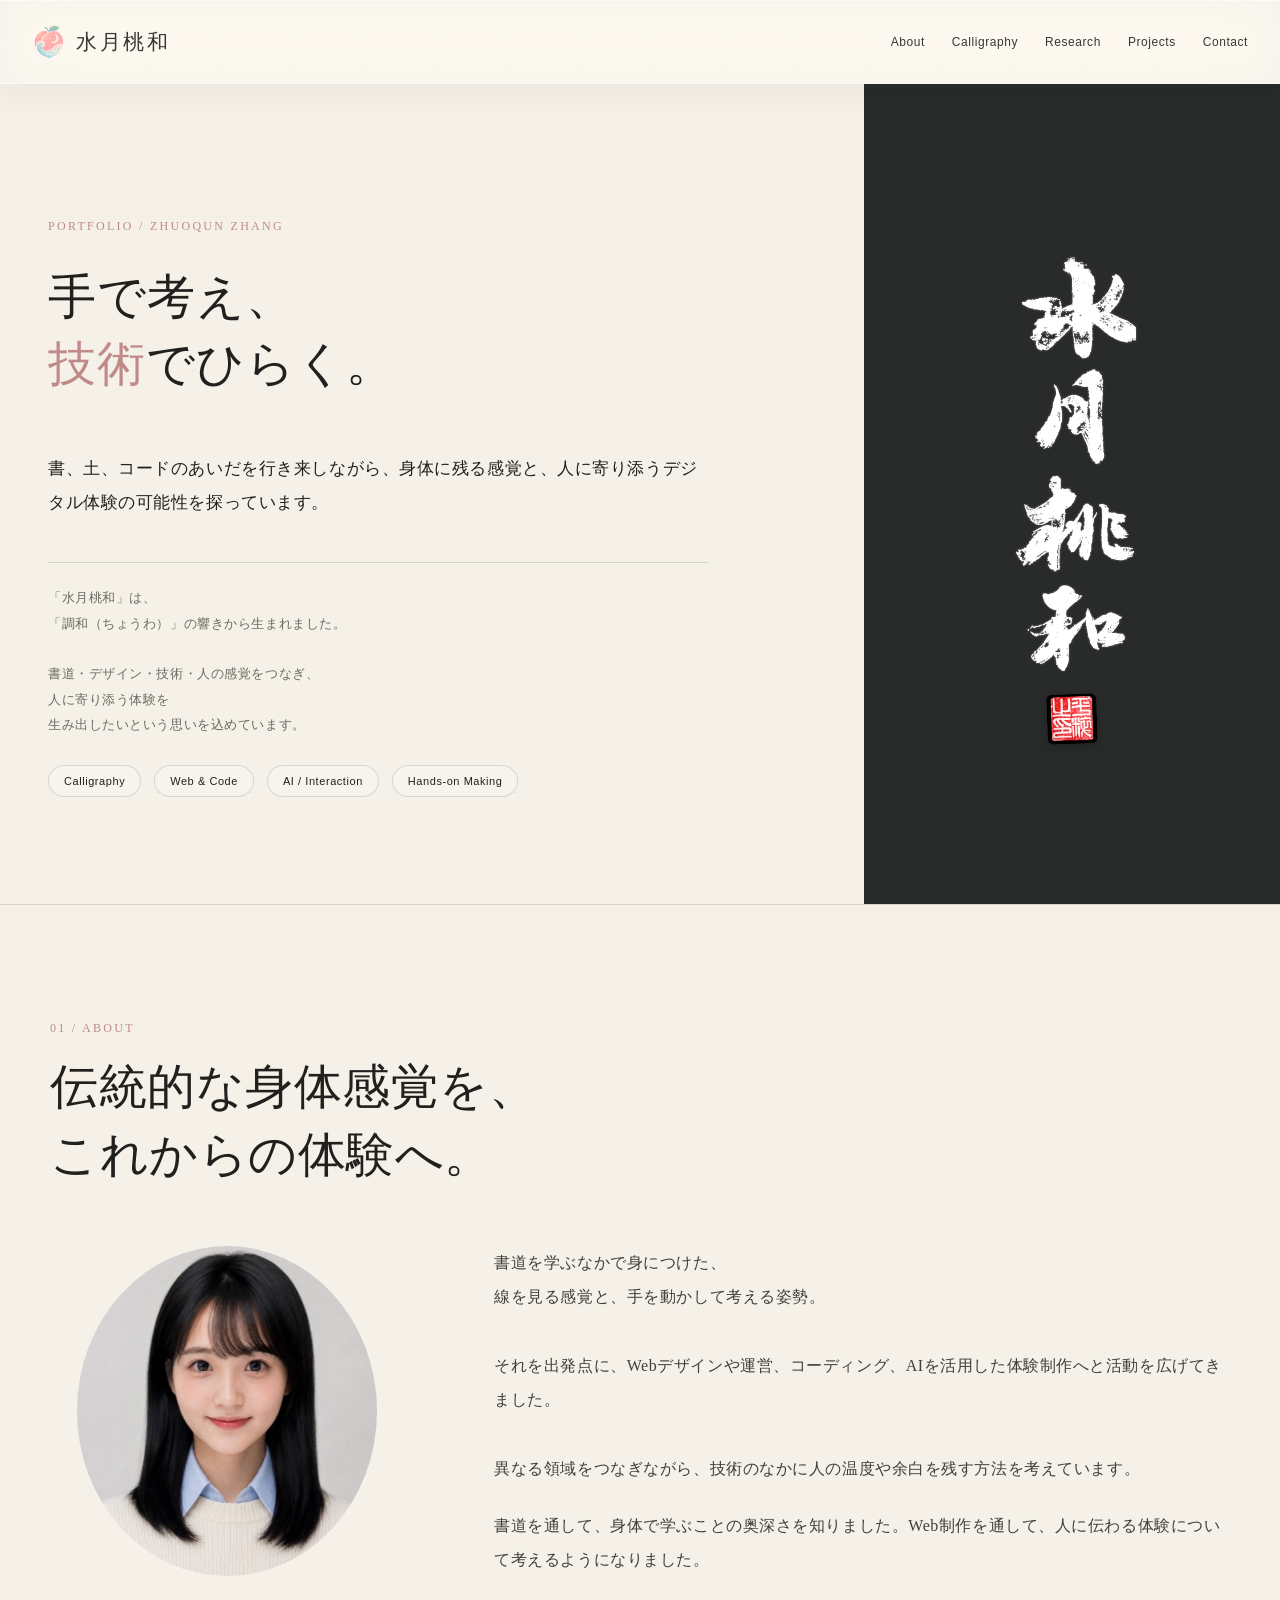
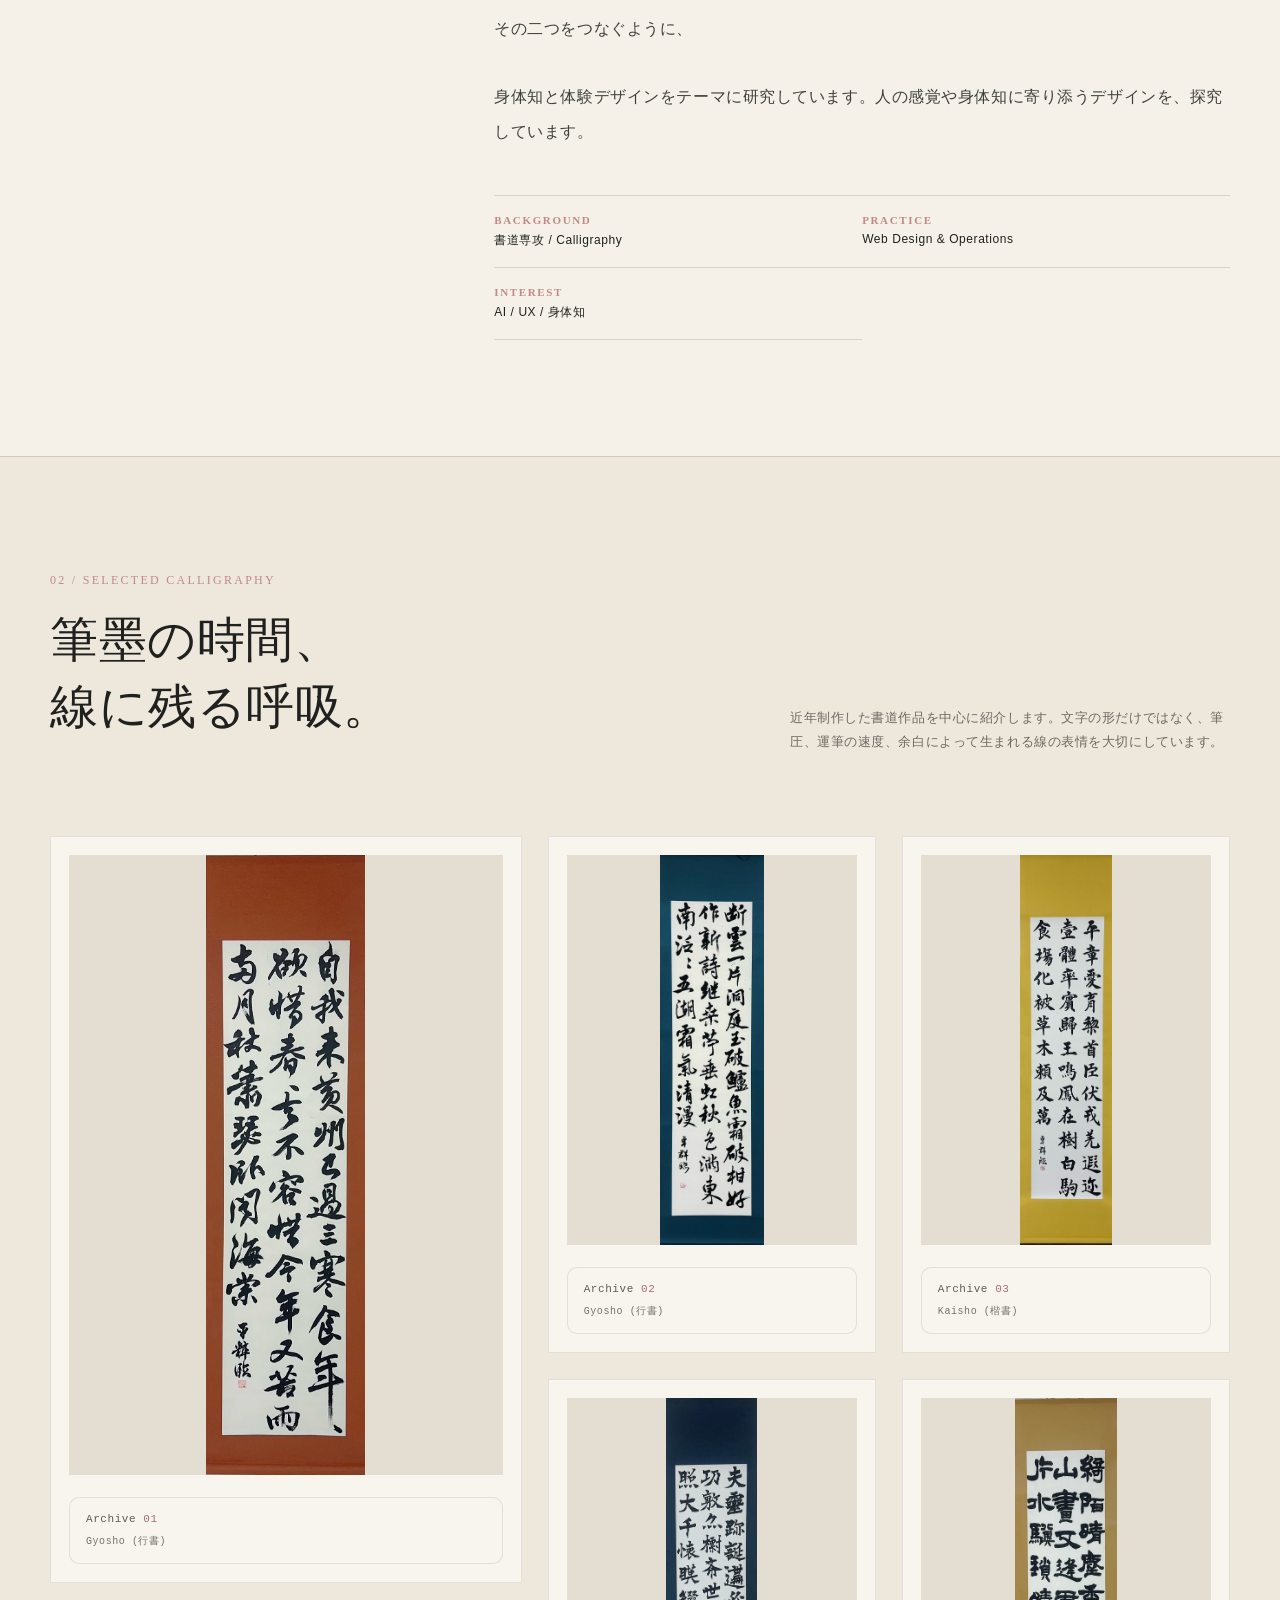
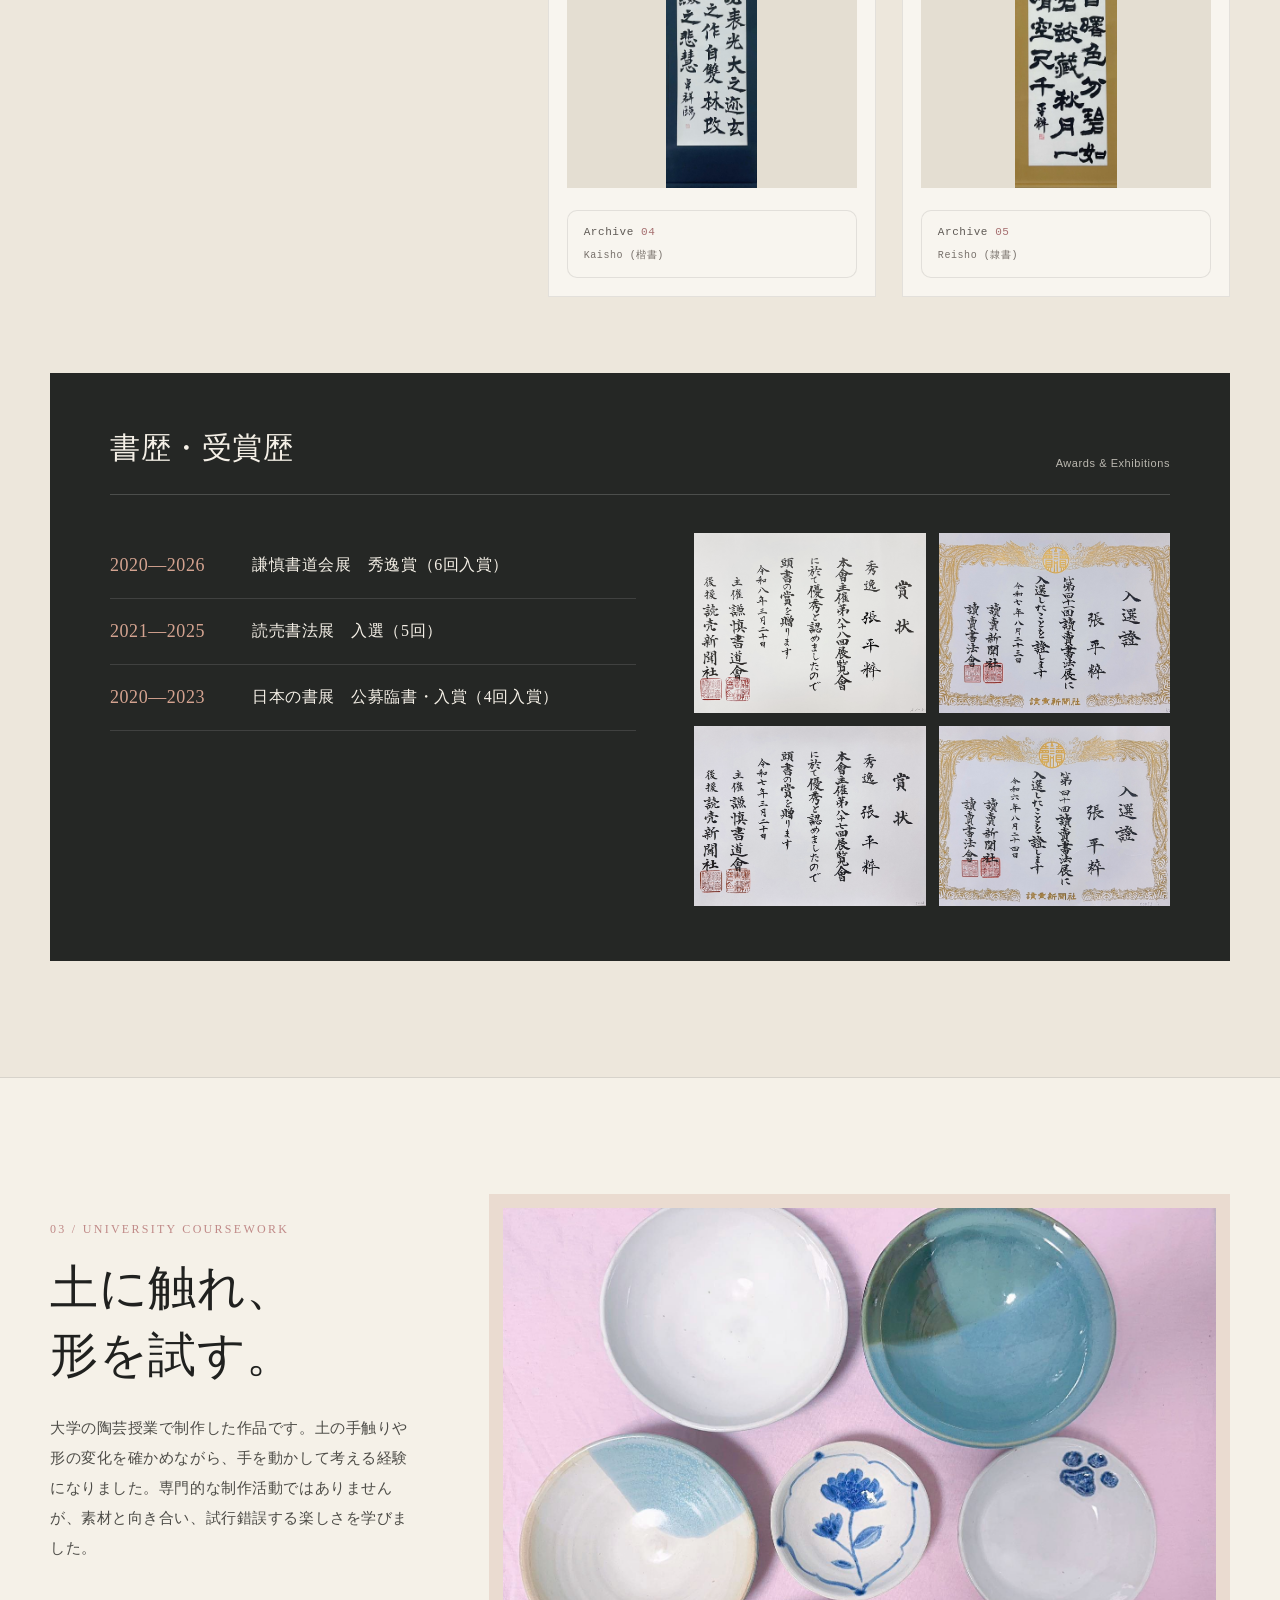
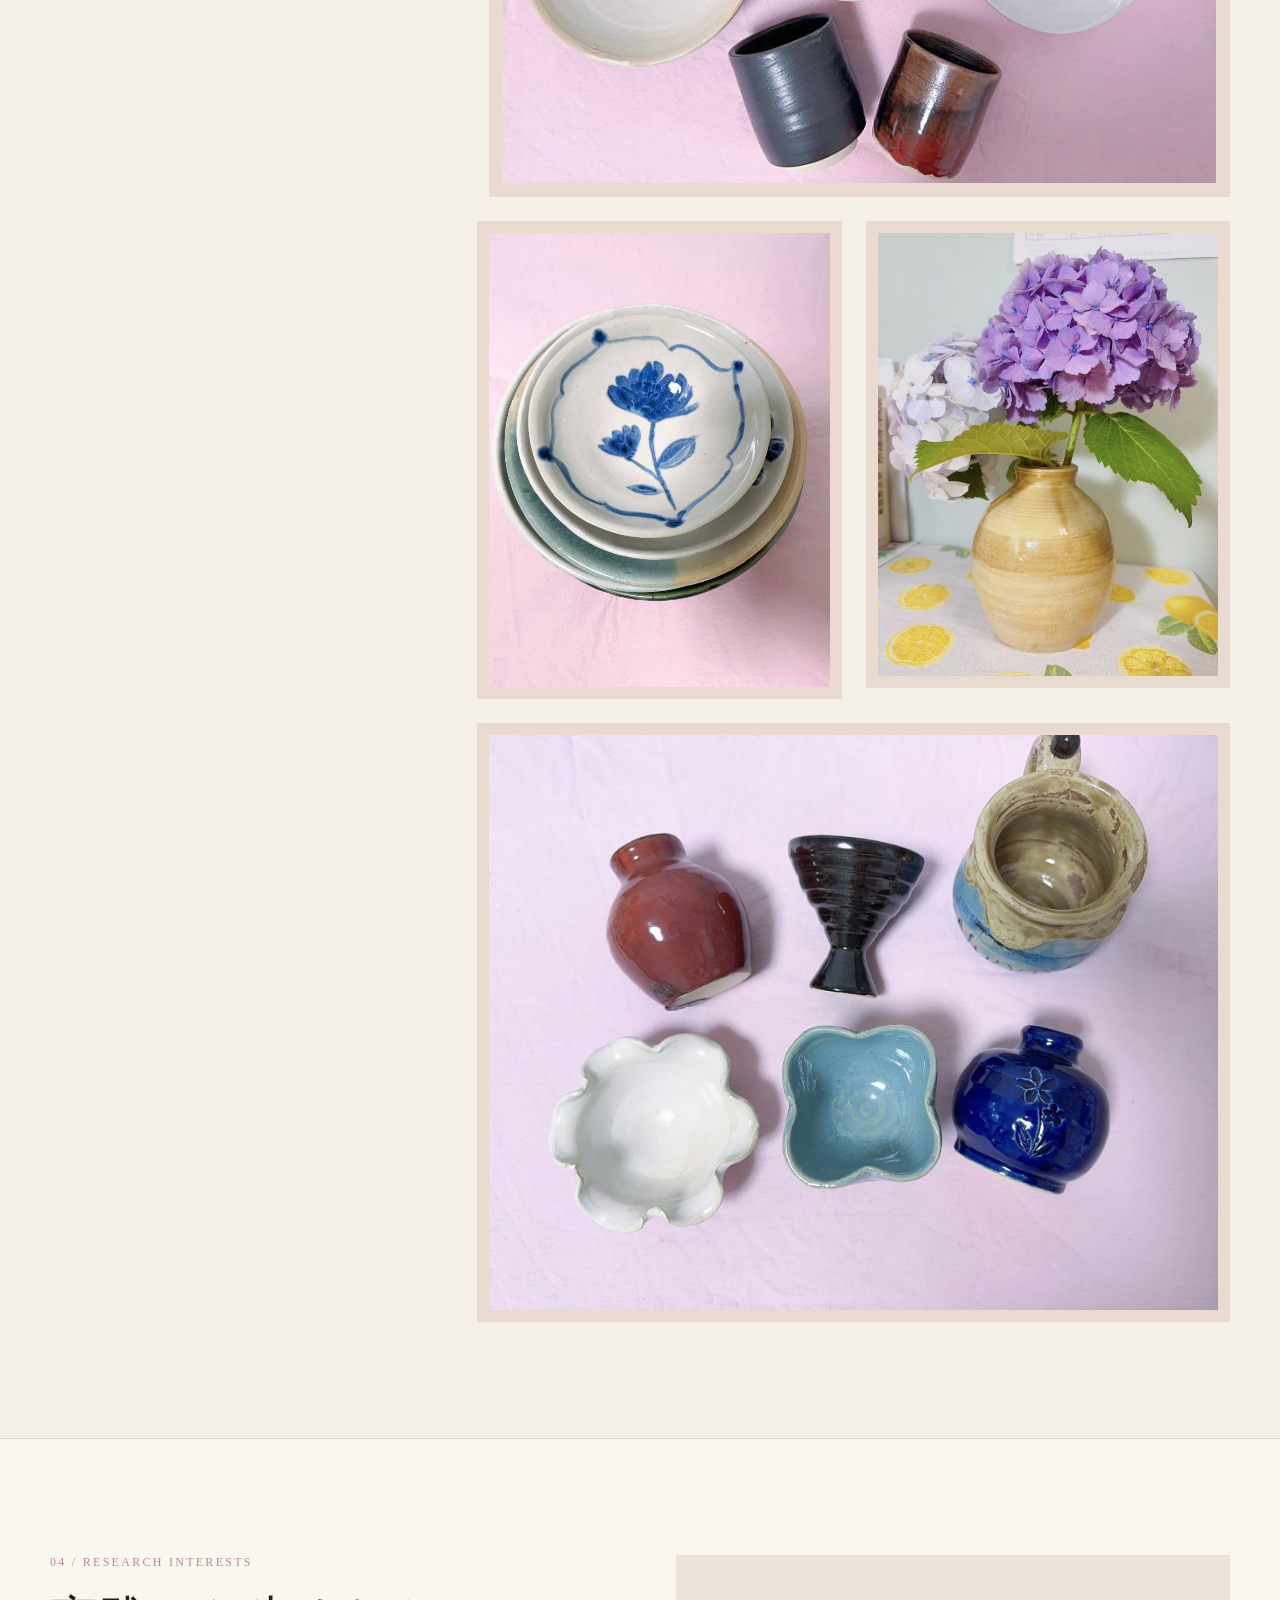
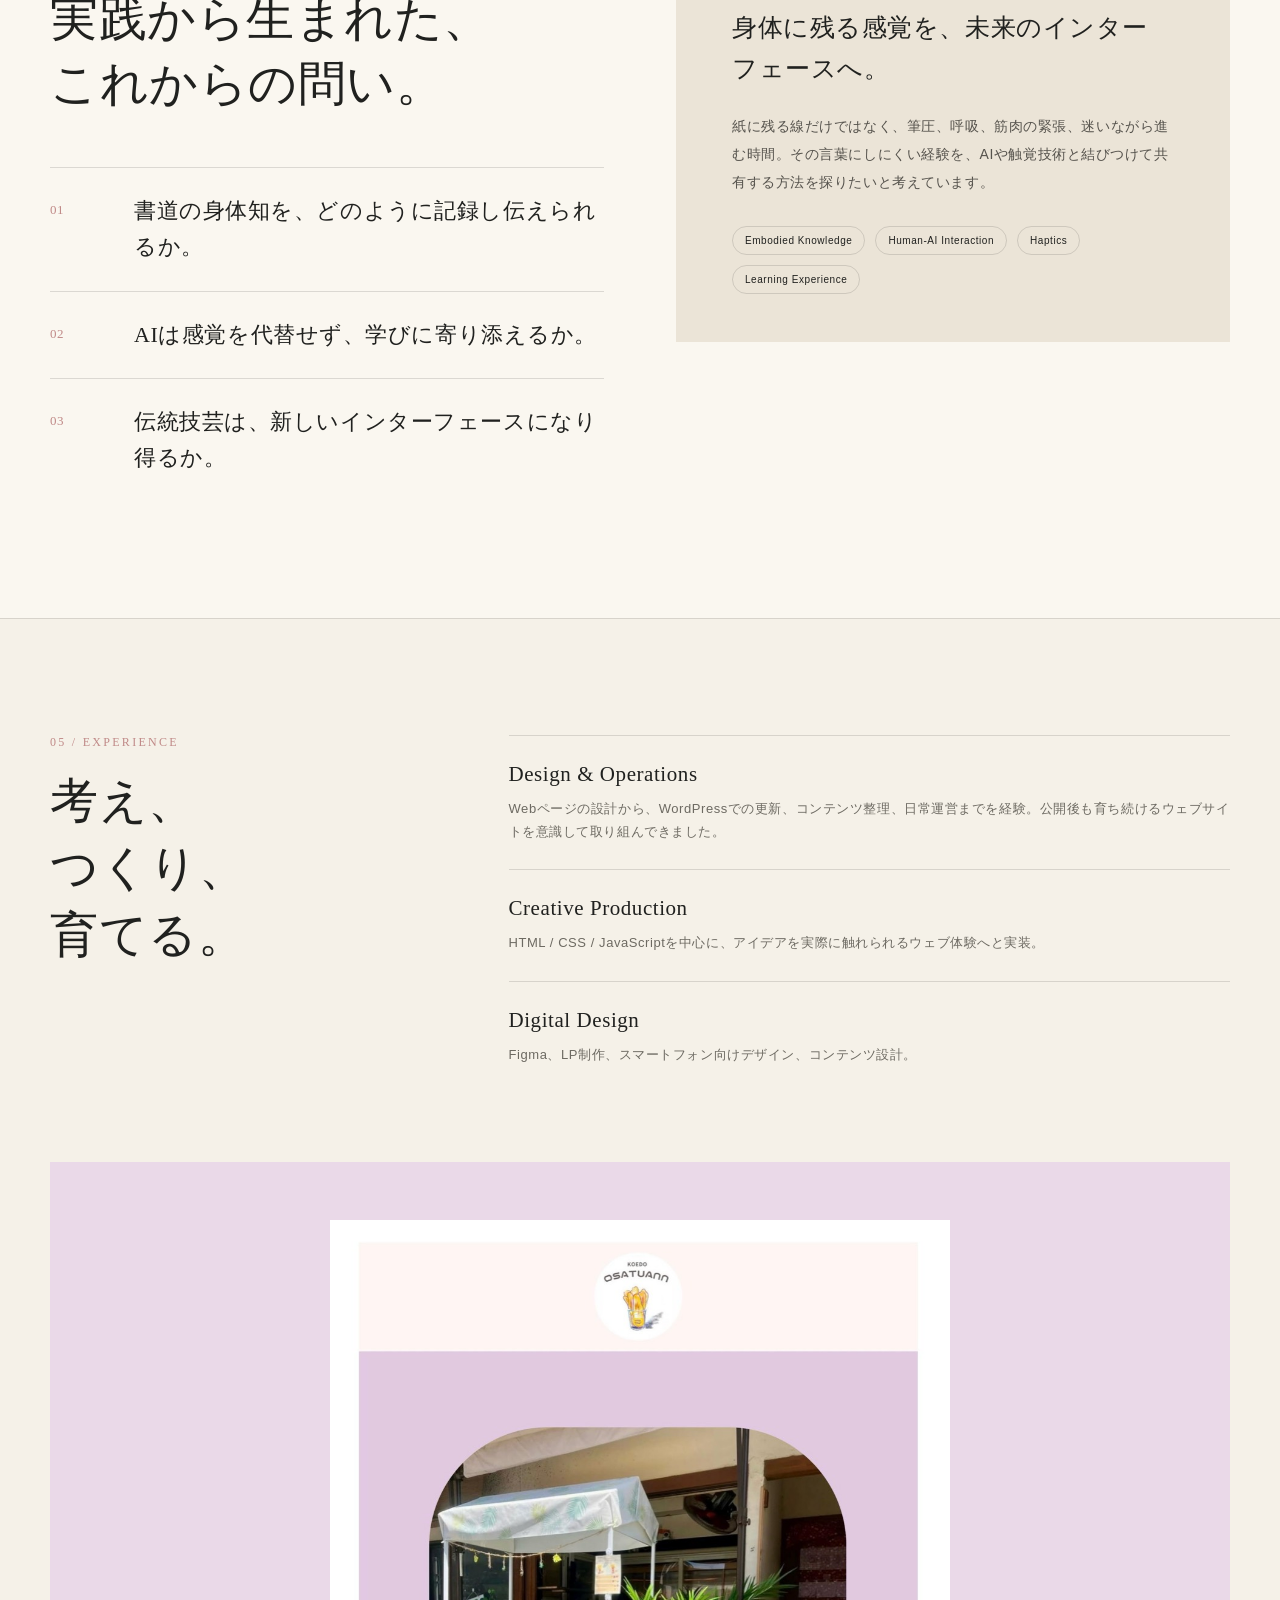
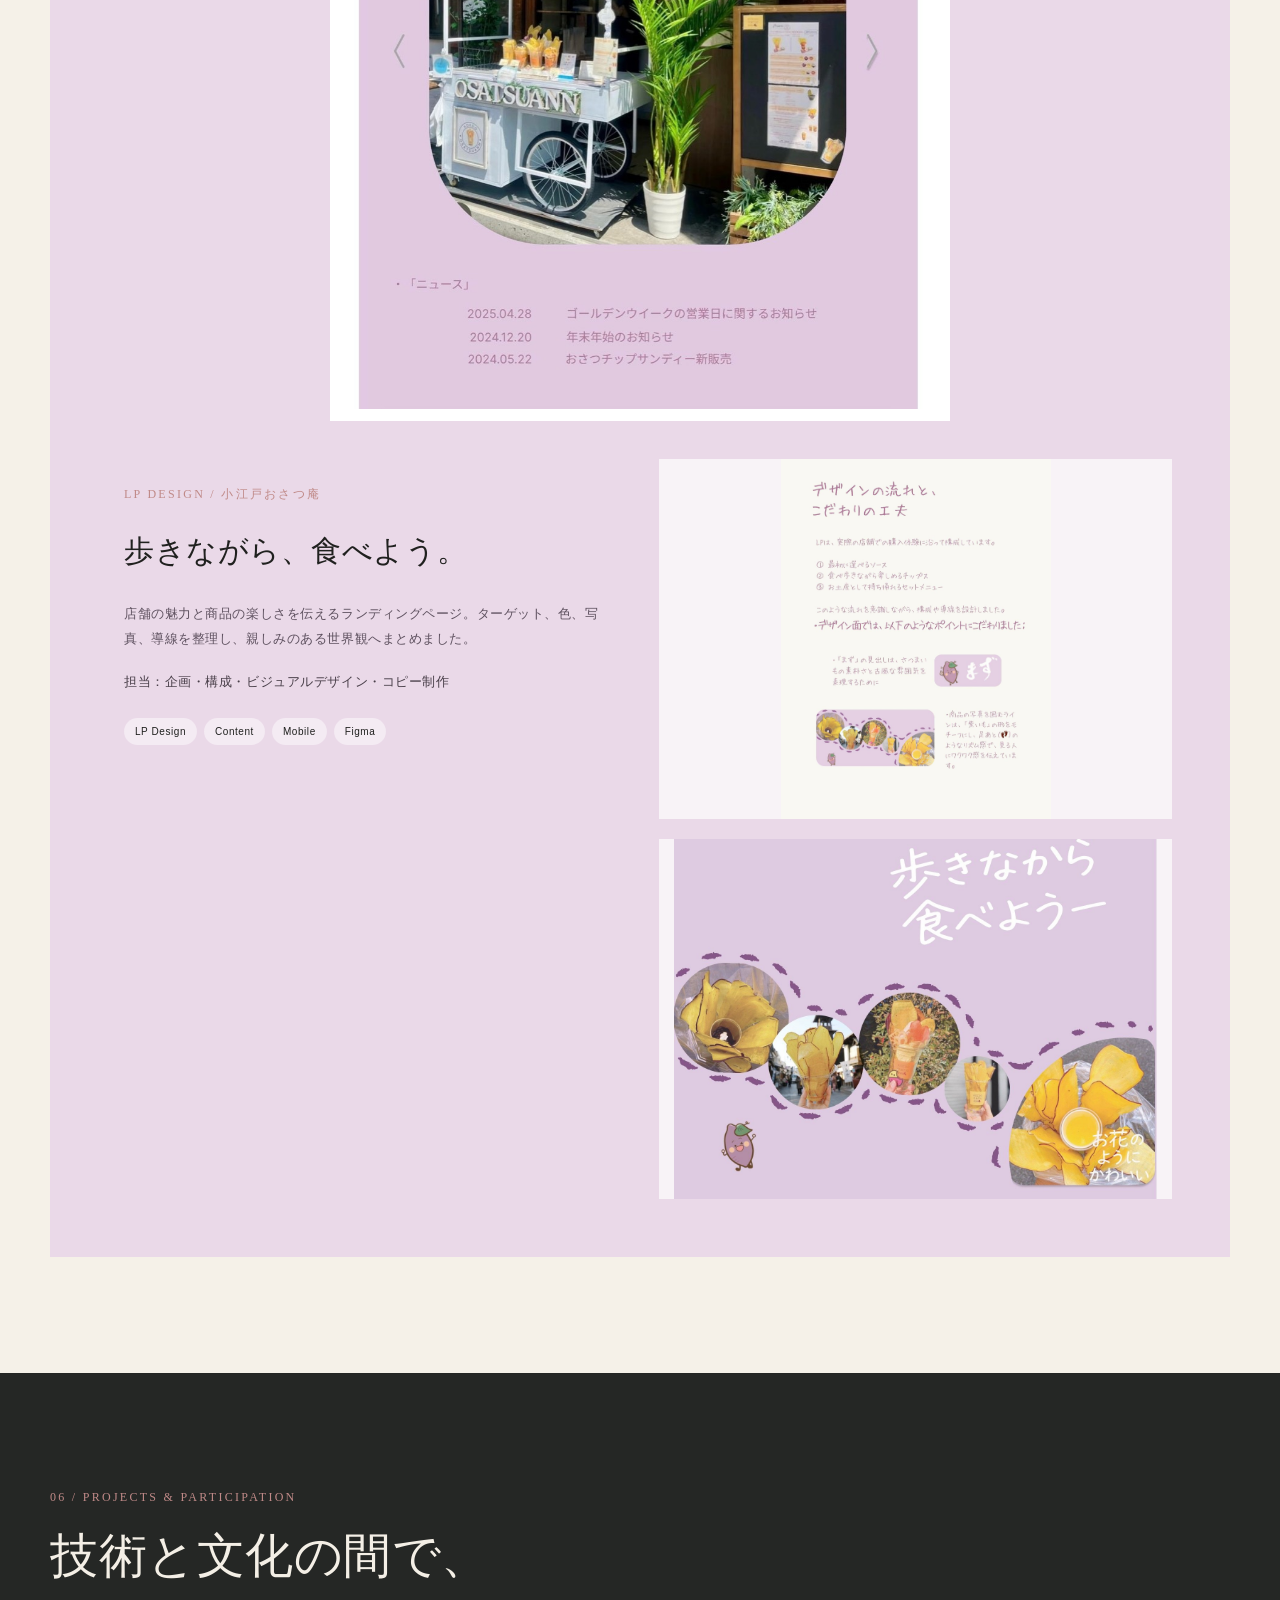
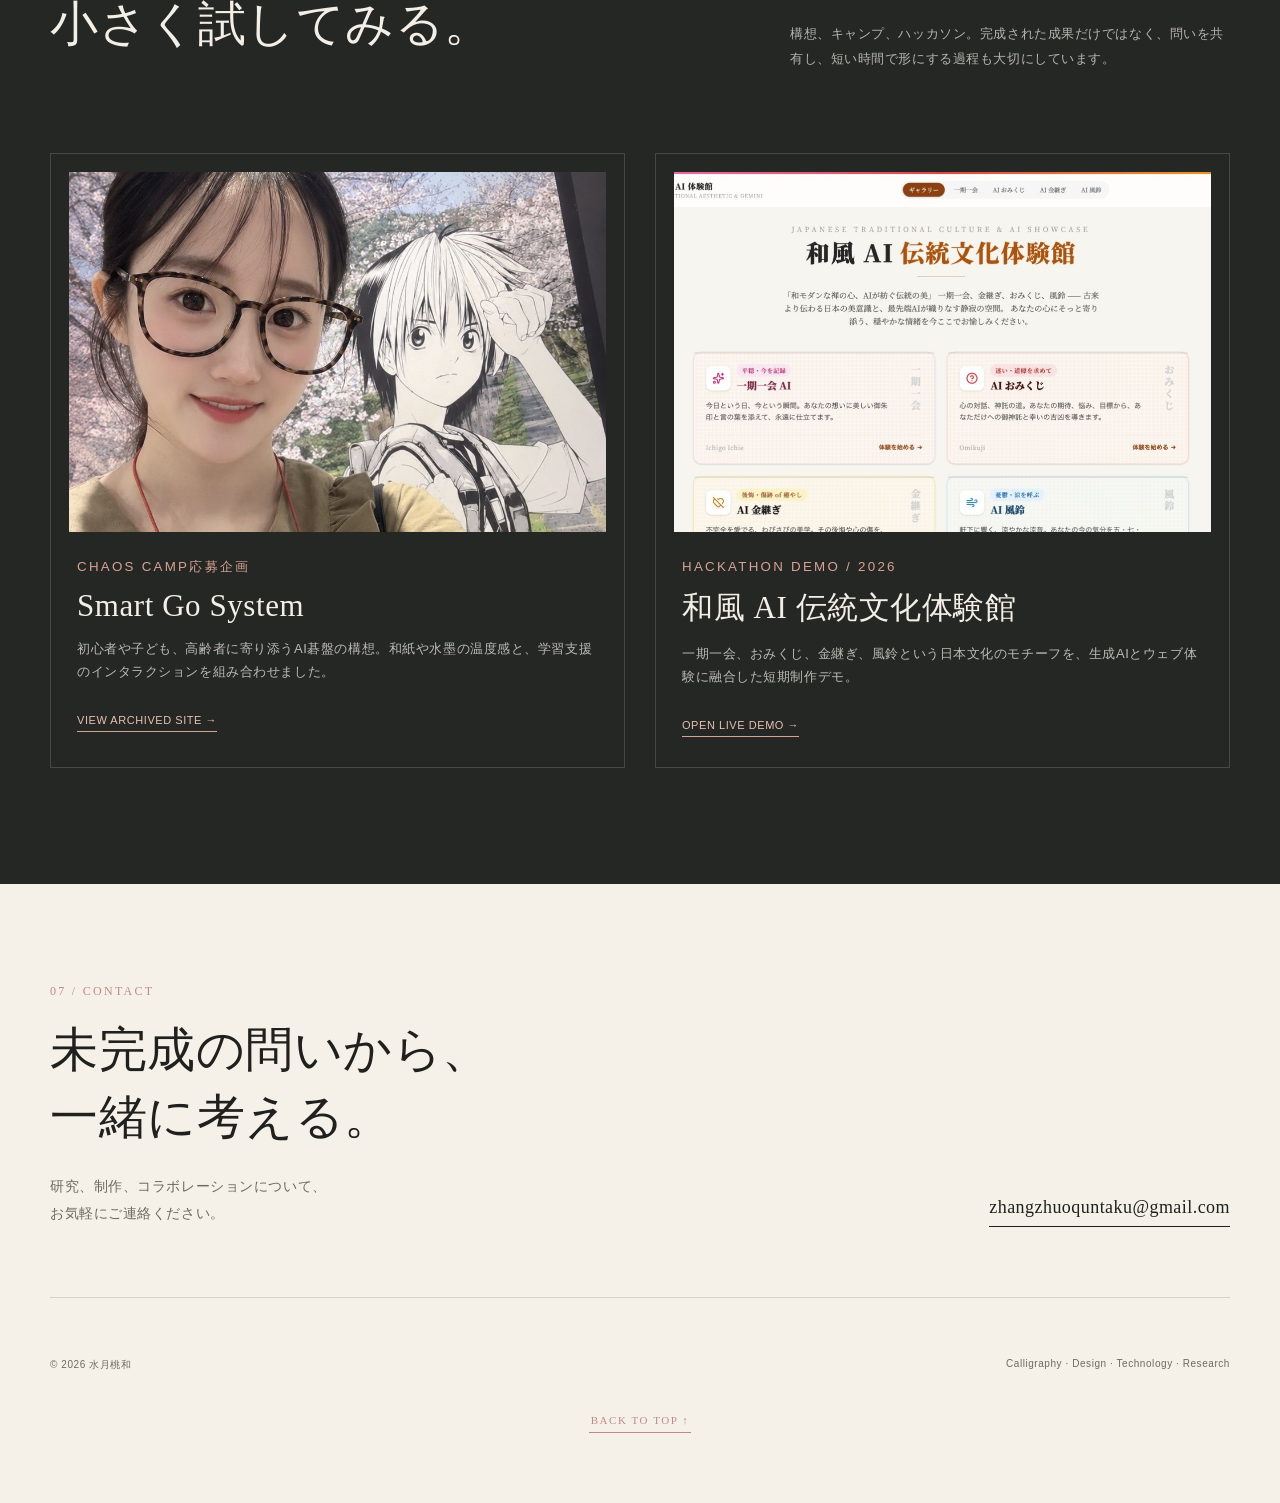
==== commit 12177e28: "Rebalance desktop research section" ====
--- a/todai-chaos-camp-profile/index.html
+++ b/todai-chaos-camp-profile/index.html
@@ -28,6 +28,7 @@
     header{background:rgba(255,255,255,.14);border-bottom-color:rgba(255,255,255,.55);-webkit-backdrop-filter:blur(30px) saturate(1.16) brightness(1.03);backdrop-filter:blur(30px) saturate(1.16) brightness(1.03);box-shadow:0 10px 34px rgba(32,33,31,.055),inset 0 1px 0 rgba(255,255,255,.58)}
     .mobile-menu nav{background:rgba(245,241,232,.78);border-color:rgba(255,255,255,.72);-webkit-backdrop-filter:blur(30px) saturate(1.12) brightness(1.03);backdrop-filter:blur(30px) saturate(1.12) brightness(1.03);box-shadow:0 18px 42px rgba(32,33,31,.14),inset 0 1px 0 rgba(255,255,255,.72)}
     .mobile-menu nav a{border-bottom-color:rgba(58,54,50,.16);text-shadow:0 1px 8px rgba(255,255,255,.45)}
+    @media(min-width:901px){.research-grid{grid-template-columns:1fr 1fr;gap:72px;align-items:start}.research-note{align-self:start;padding:52px 56px 48px}.research-note h3{font-size:25px;line-height:1.65;margin-bottom:22px}.research-note p{max-width:680px}.research-tags{margin-top:30px;gap:10px}}
     @media(max-width:560px){header{height:70px}.mobile-menu summary{padding:7px 11px}section[id]{scroll-margin-top:70px}}
   </style>
 </head>
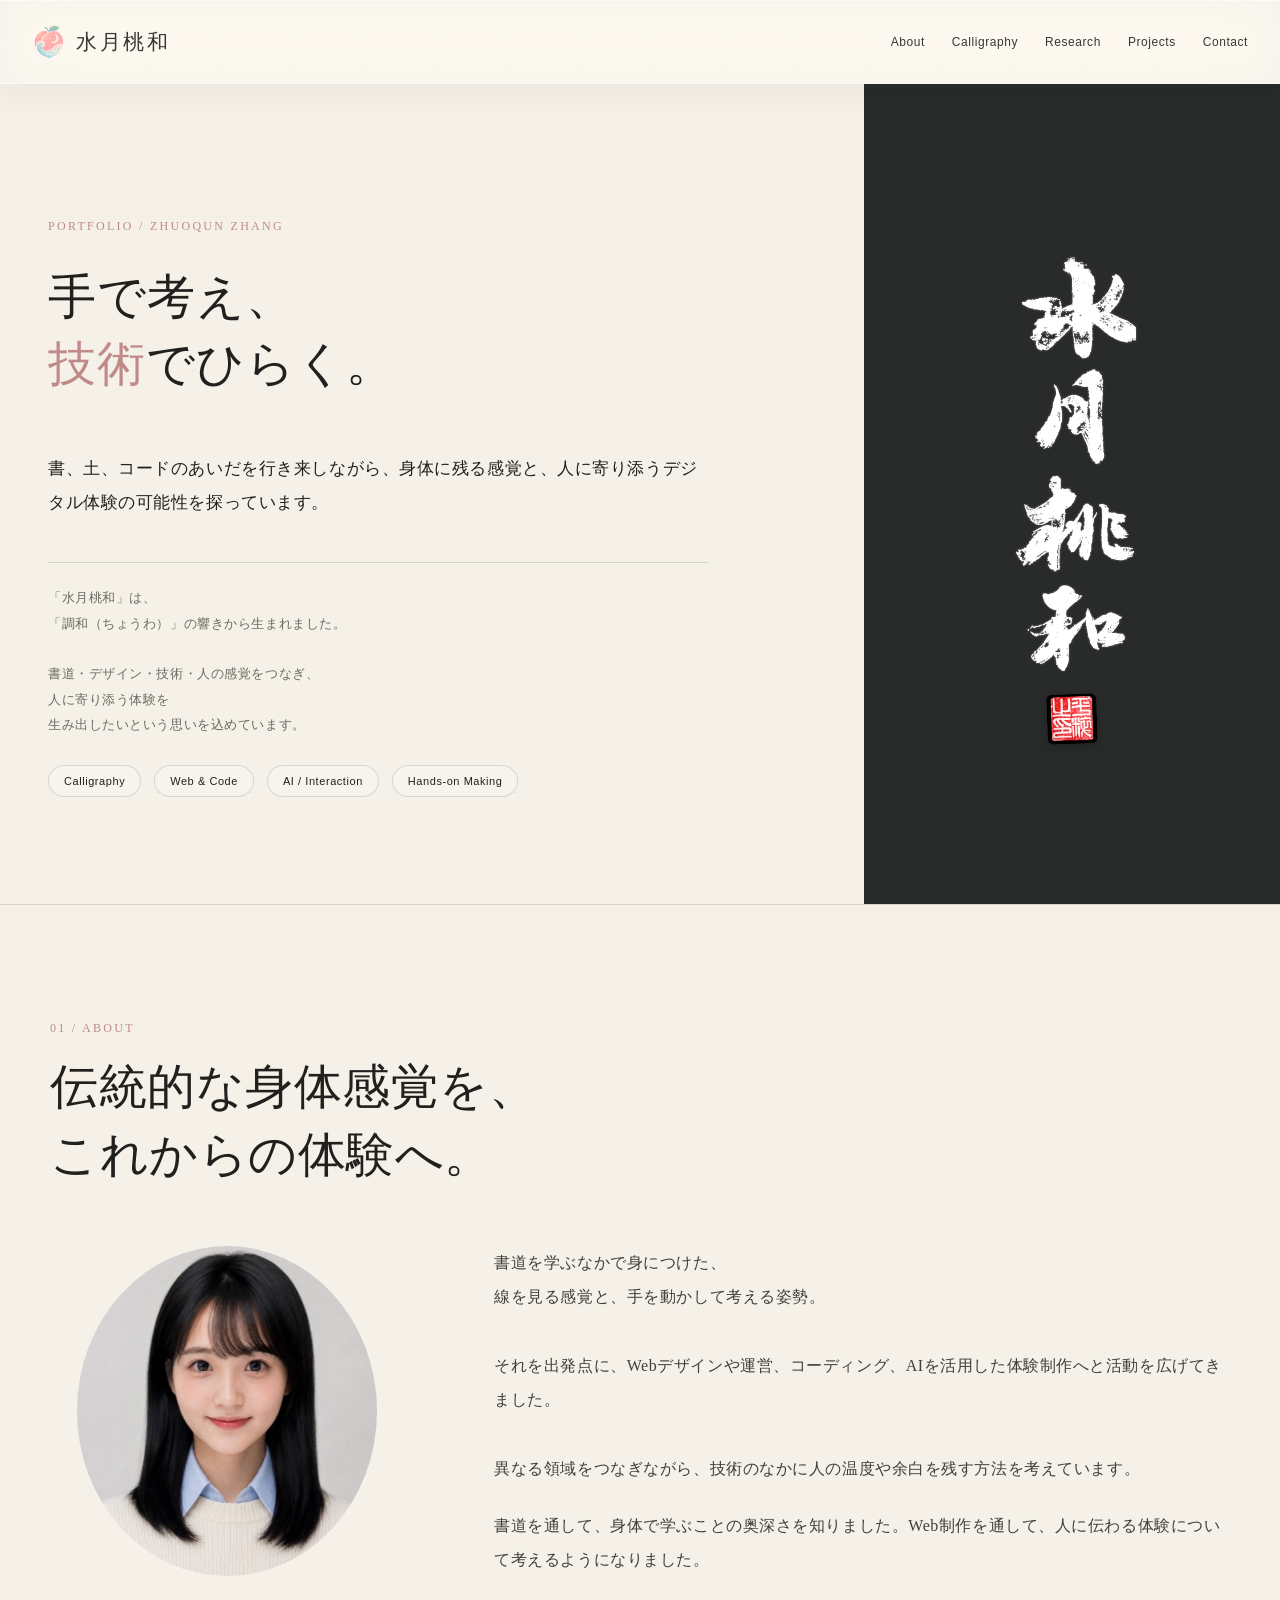
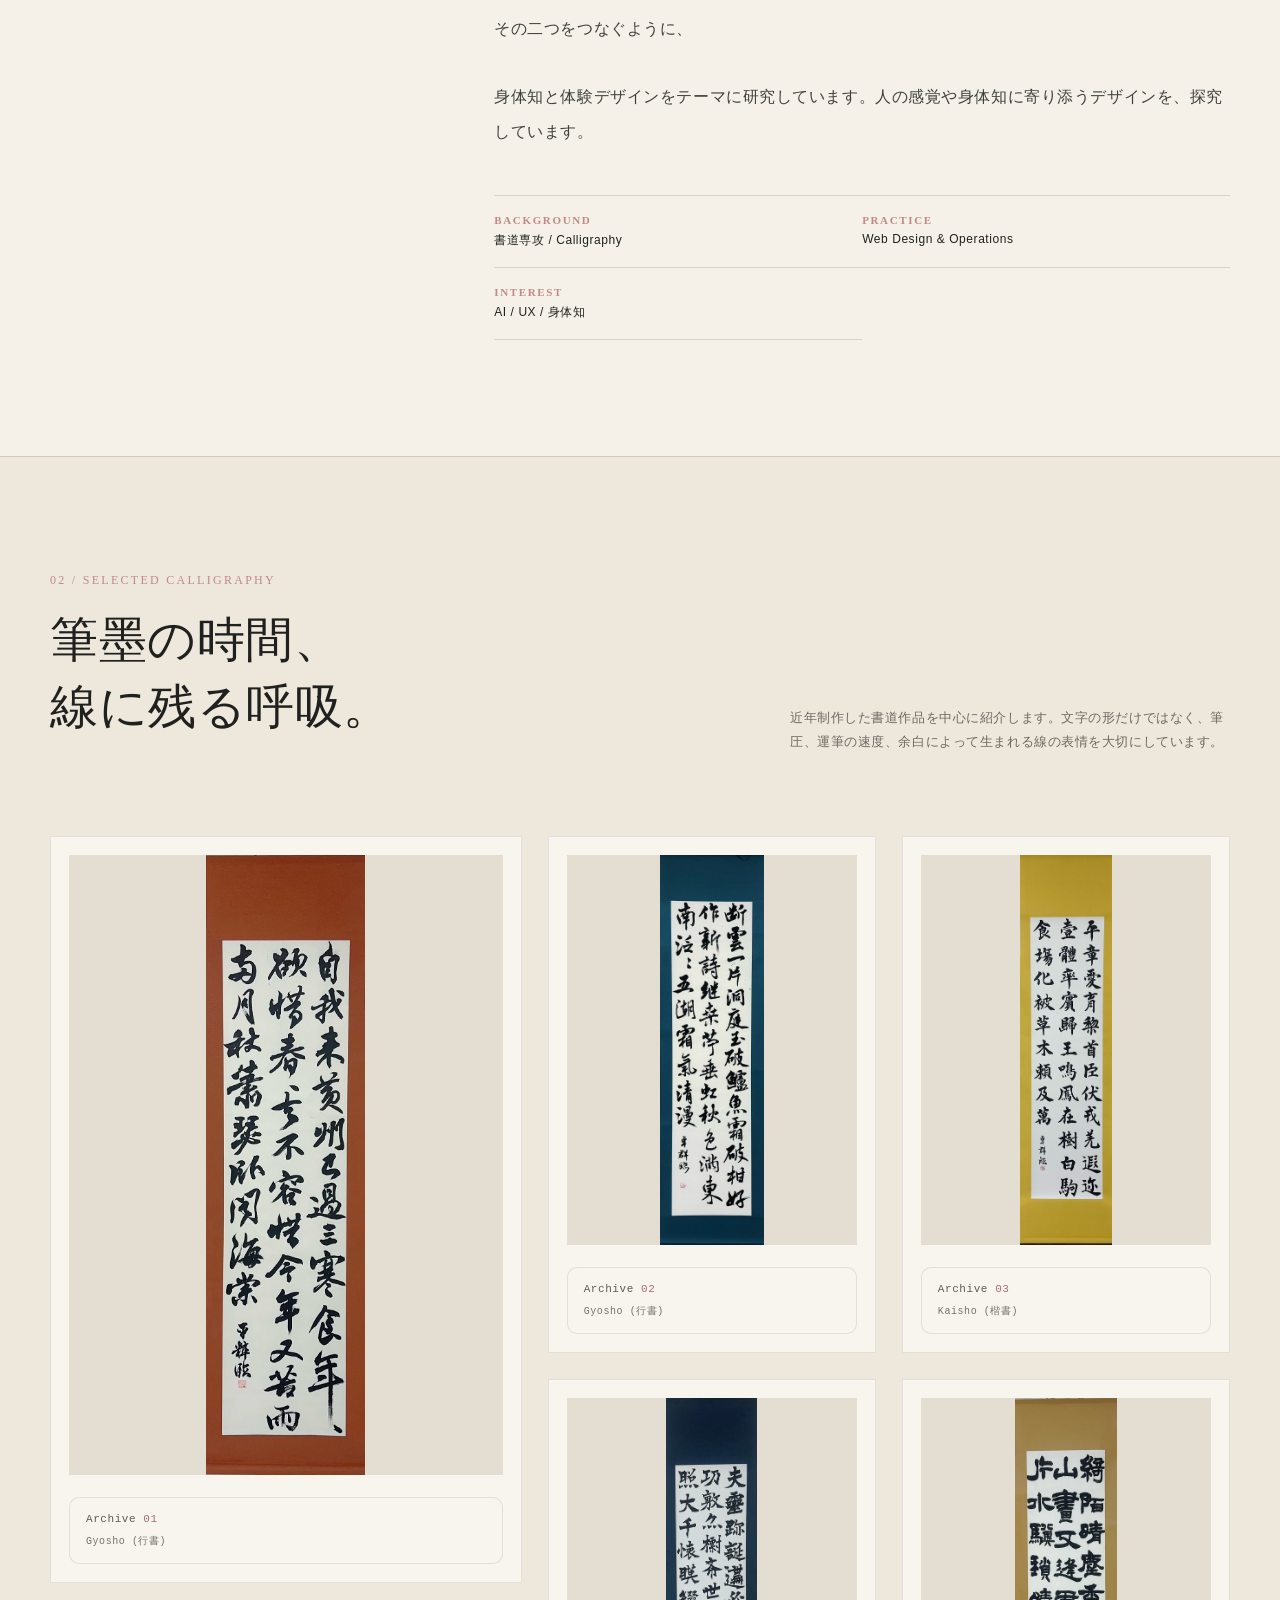
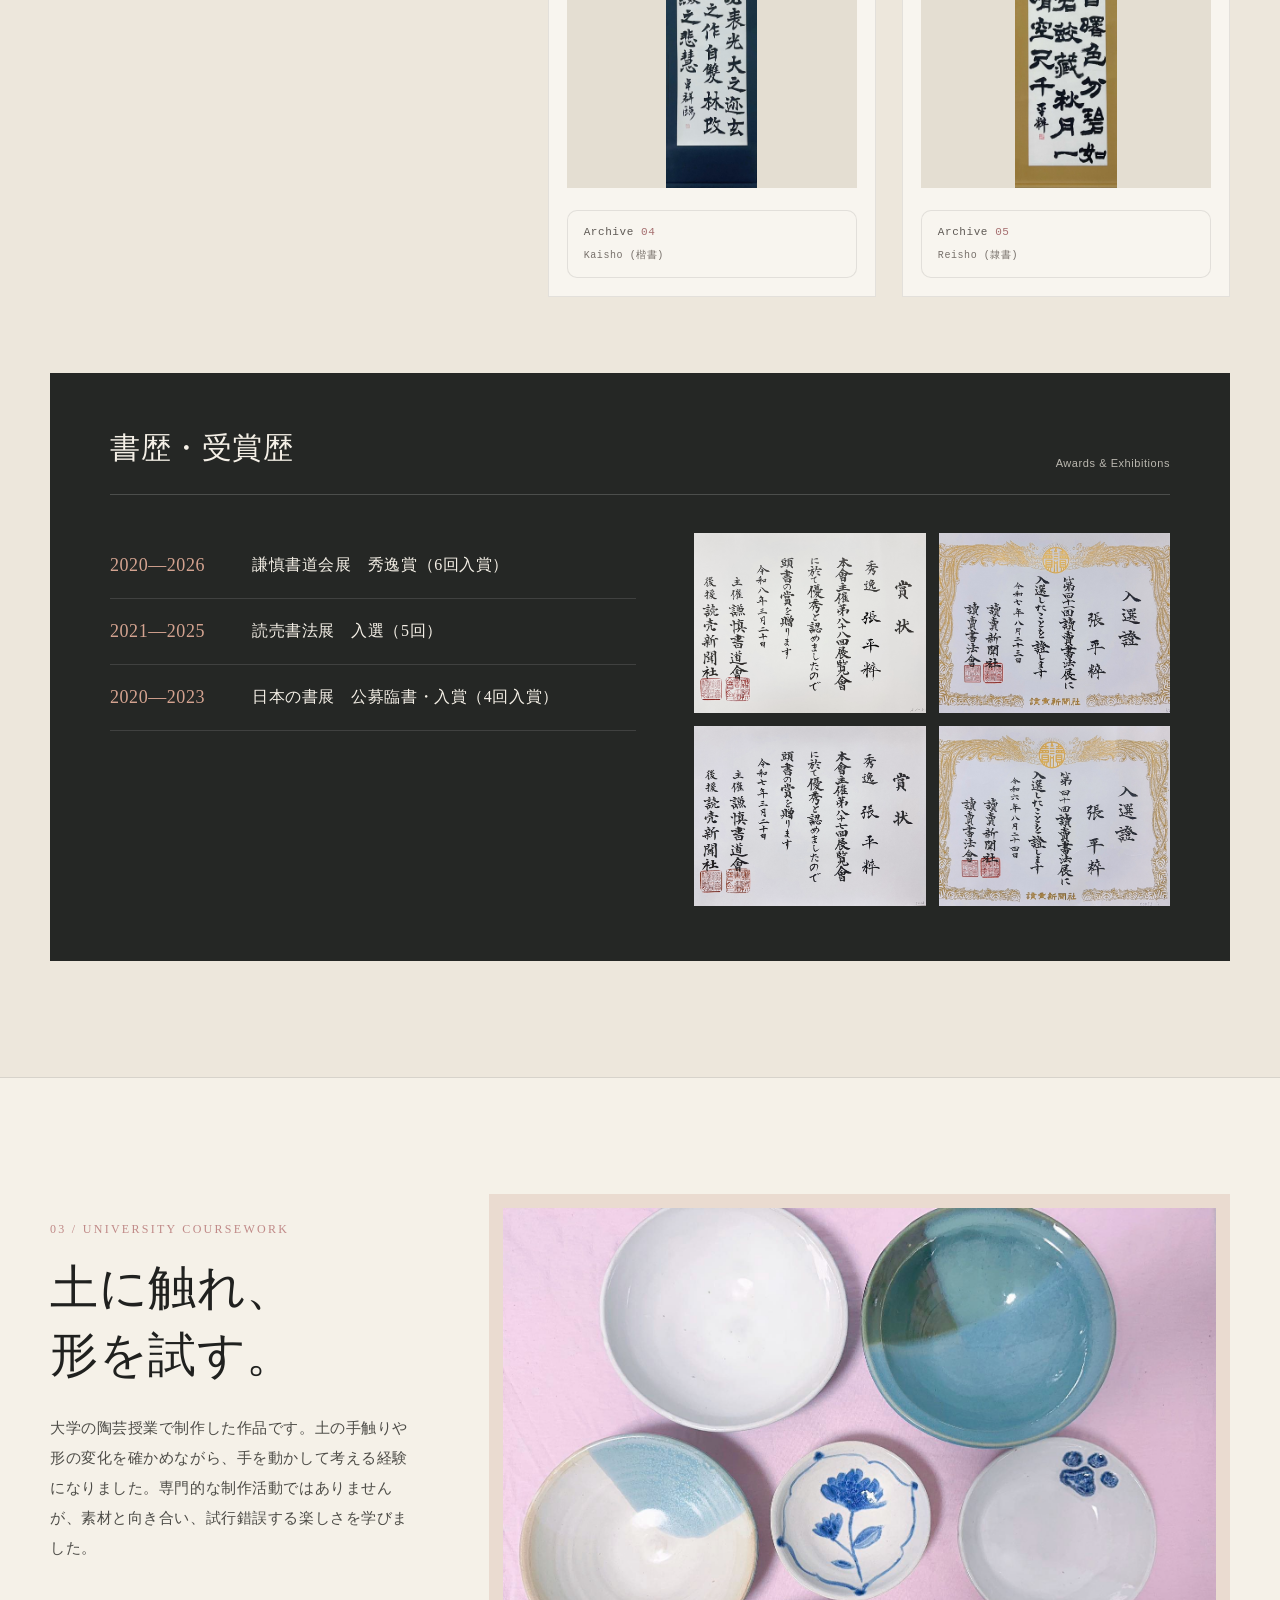
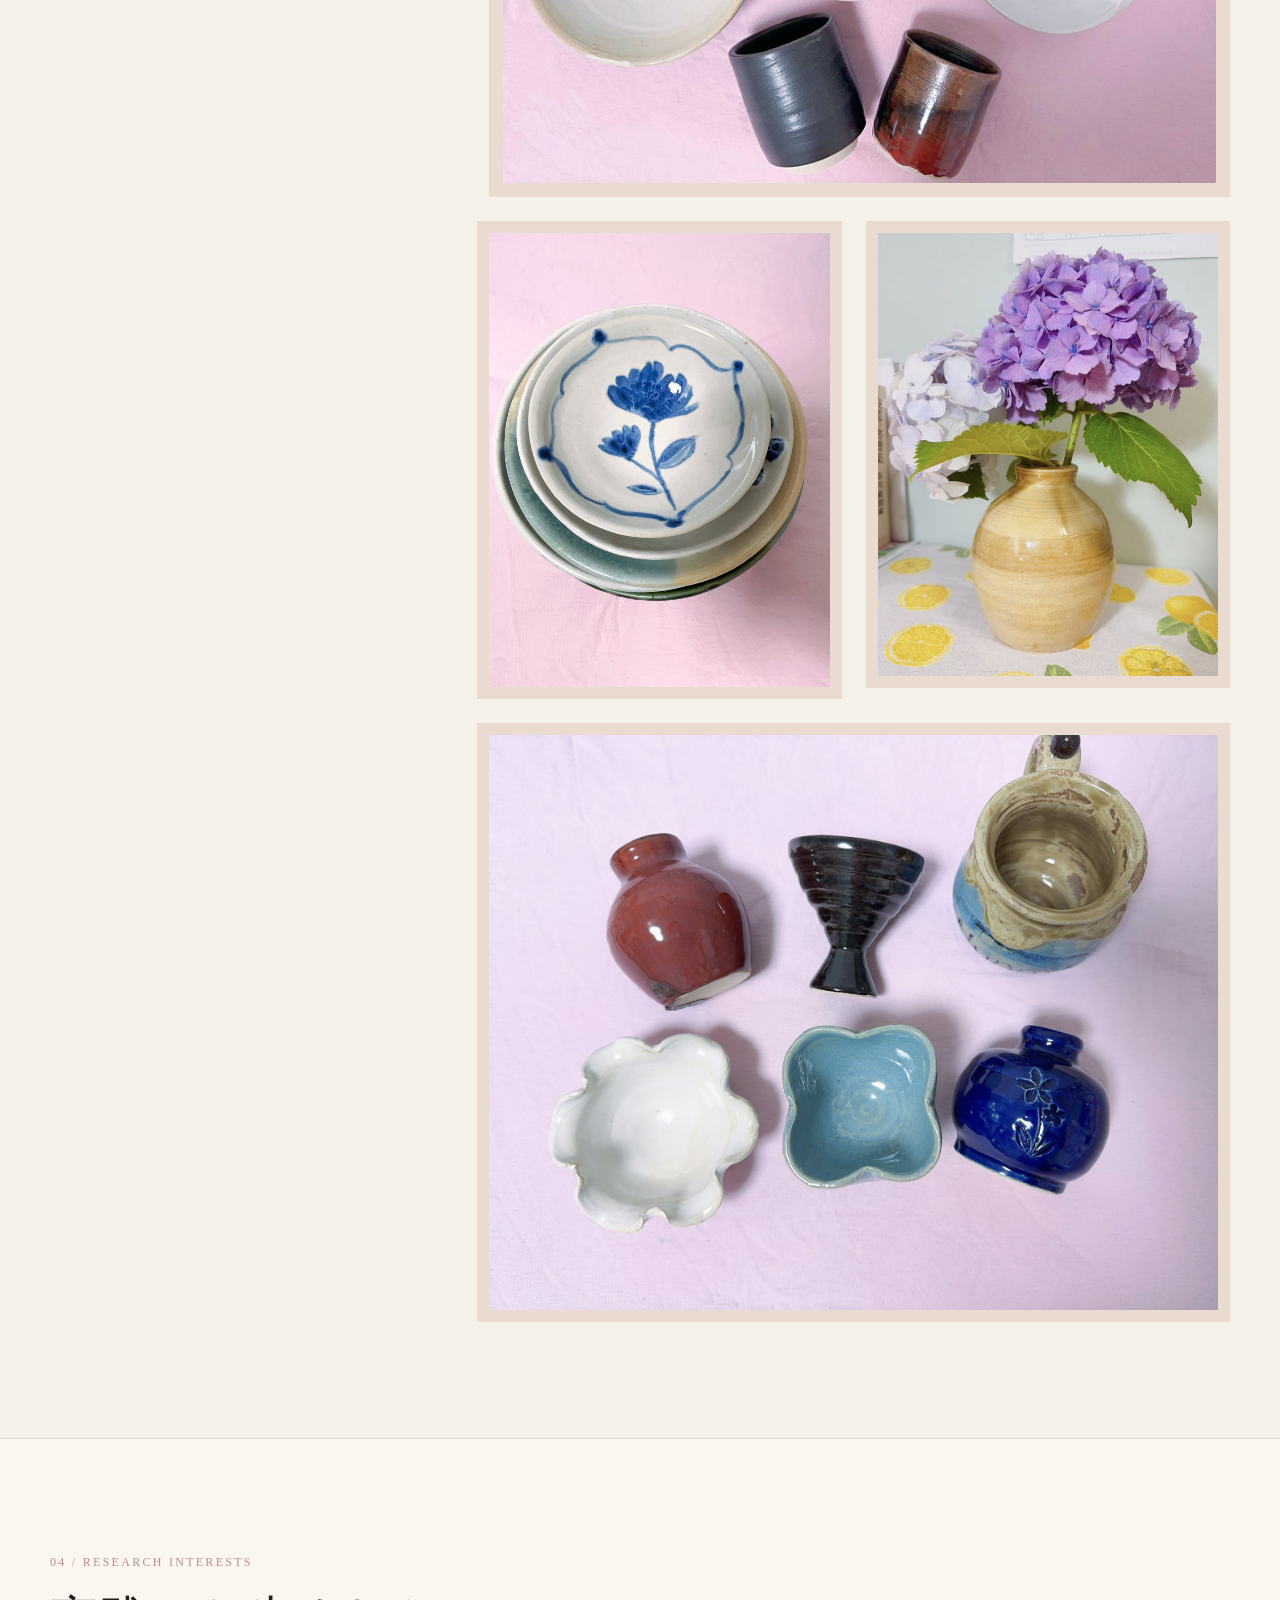
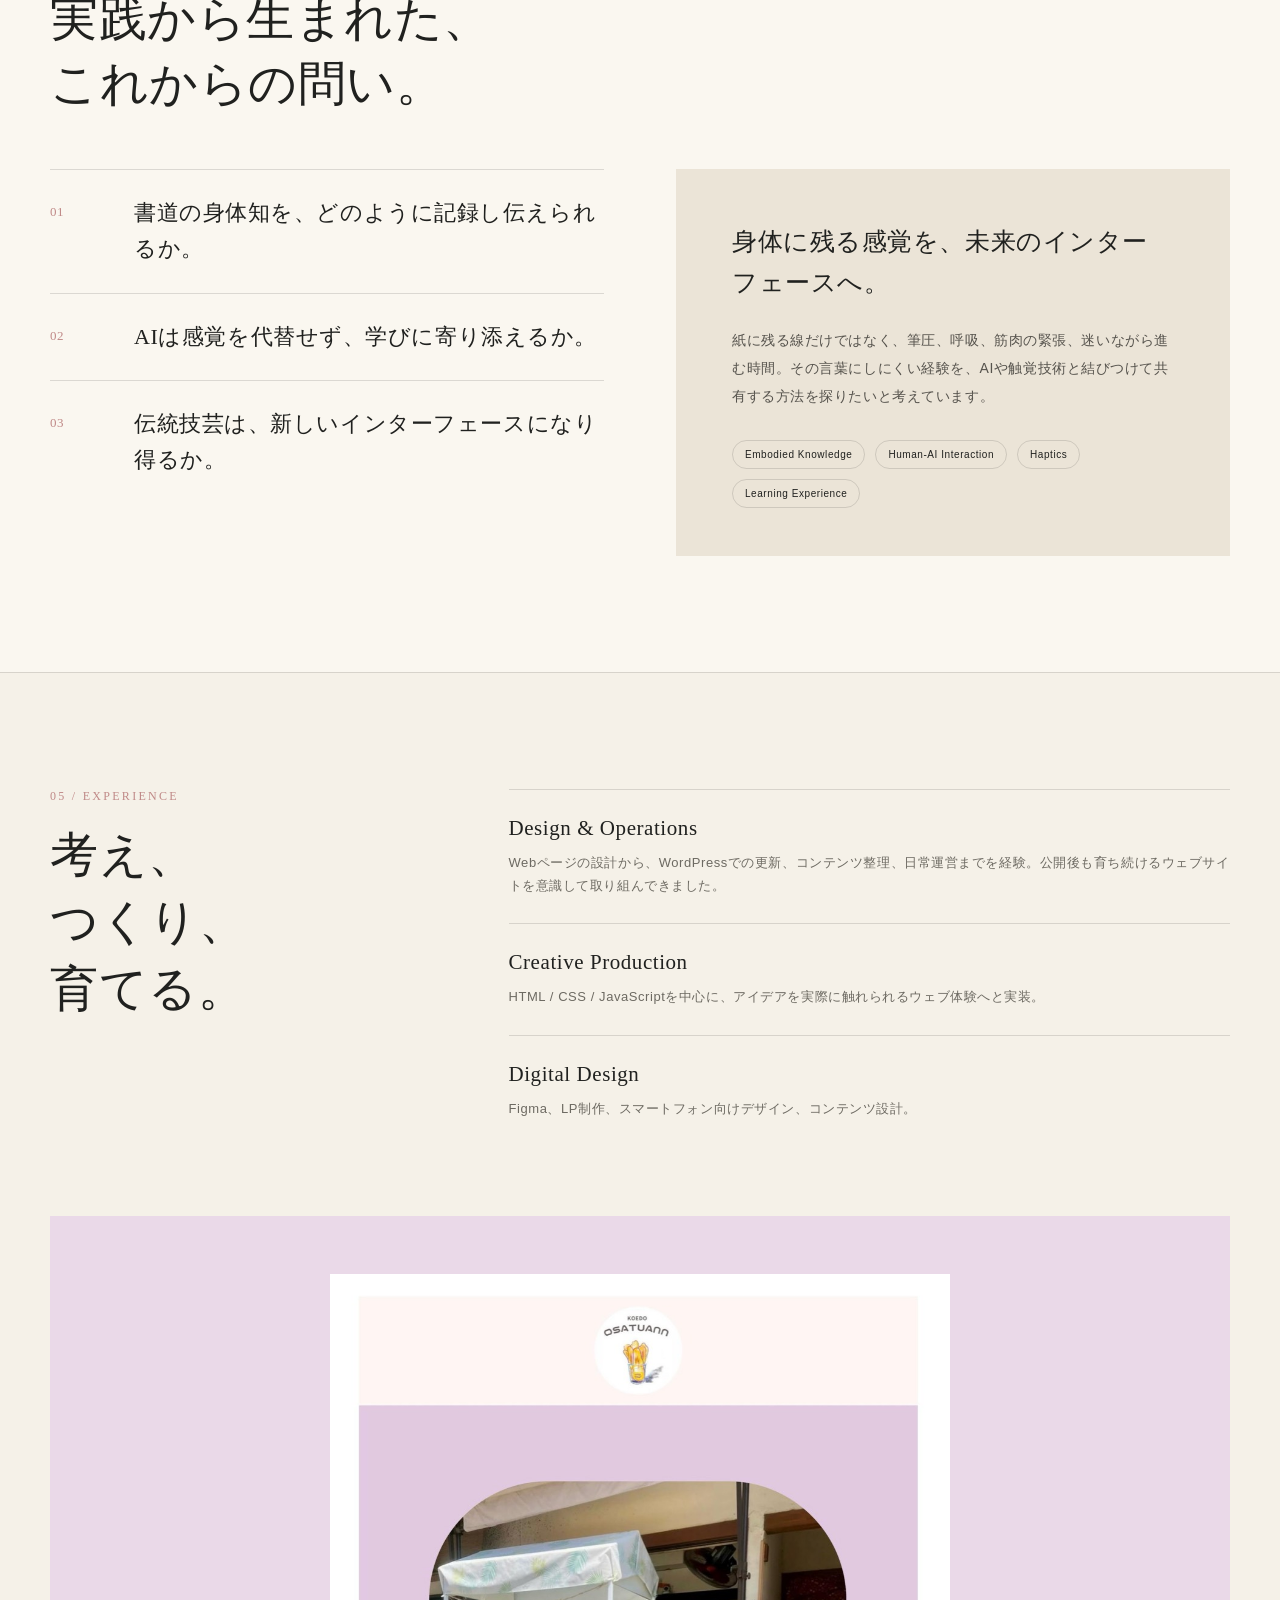
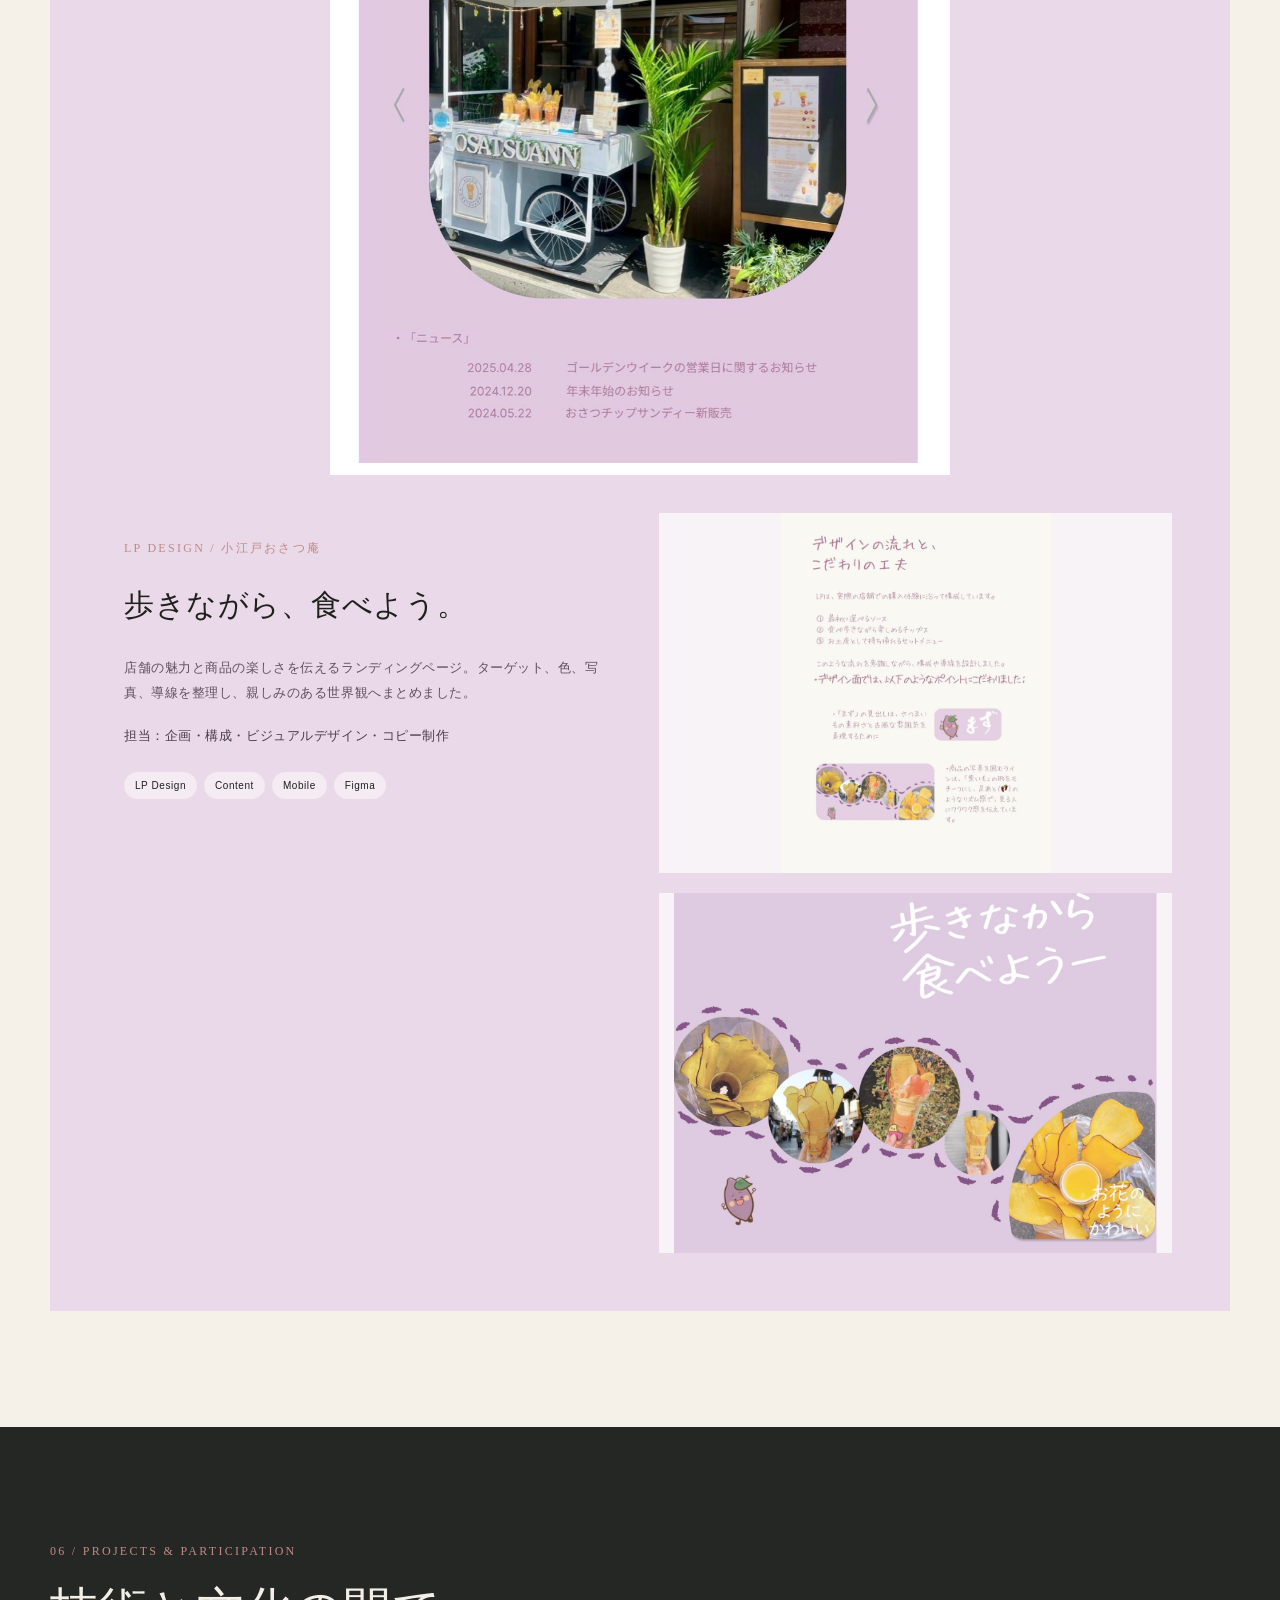
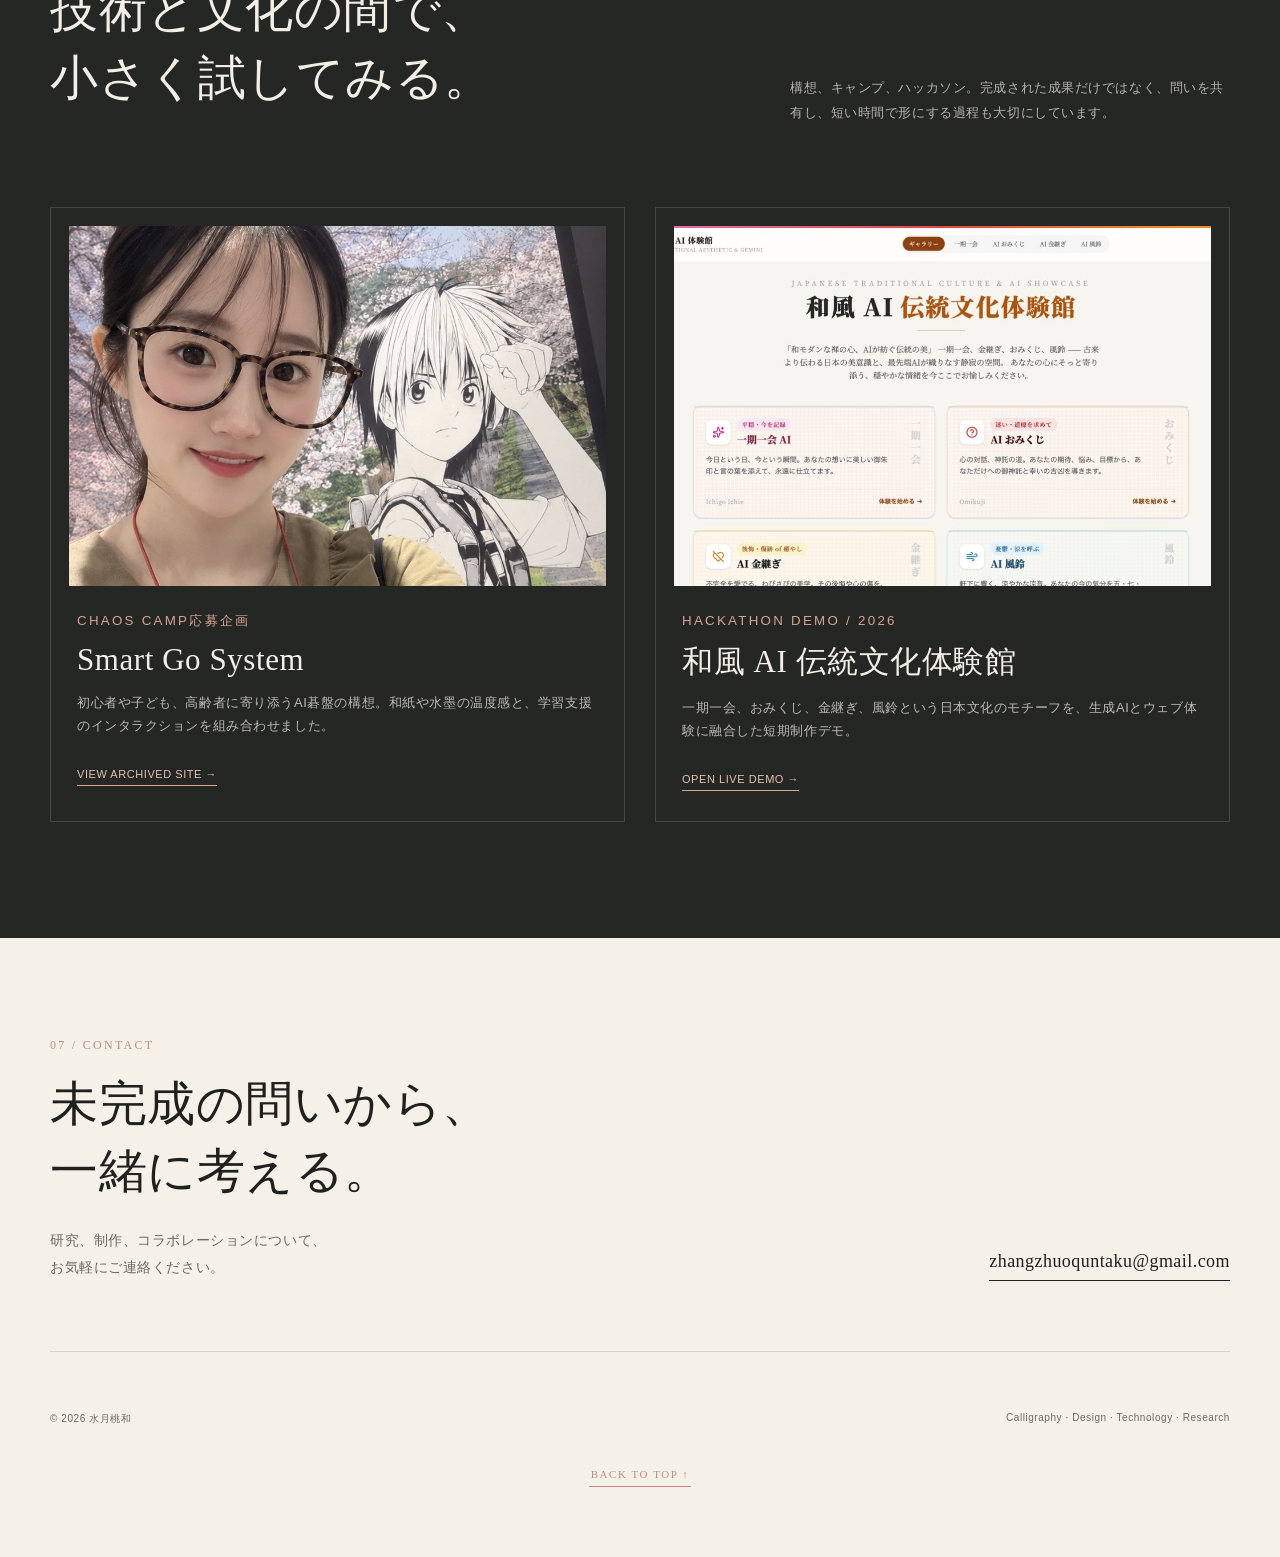
==== commit 5cc50601: "Align research columns beneath shared heading" ====
--- a/todai-chaos-camp-profile/index.html
+++ b/todai-chaos-camp-profile/index.html
@@ -28,7 +28,8 @@
     header{background:rgba(255,255,255,.14);border-bottom-color:rgba(255,255,255,.55);-webkit-backdrop-filter:blur(30px) saturate(1.16) brightness(1.03);backdrop-filter:blur(30px) saturate(1.16) brightness(1.03);box-shadow:0 10px 34px rgba(32,33,31,.055),inset 0 1px 0 rgba(255,255,255,.58)}
     .mobile-menu nav{background:rgba(245,241,232,.78);border-color:rgba(255,255,255,.72);-webkit-backdrop-filter:blur(30px) saturate(1.12) brightness(1.03);backdrop-filter:blur(30px) saturate(1.12) brightness(1.03);box-shadow:0 18px 42px rgba(32,33,31,.14),inset 0 1px 0 rgba(255,255,255,.72)}
     .mobile-menu nav a{border-bottom-color:rgba(58,54,50,.16);text-shadow:0 1px 8px rgba(255,255,255,.45)}
-    @media(min-width:901px){.research-grid{grid-template-columns:1fr 1fr;gap:72px;align-items:start}.research-note{align-self:start;padding:52px 56px 48px}.research-note h3{font-size:25px;line-height:1.65;margin-bottom:22px}.research-note p{max-width:680px}.research-tags{margin-top:30px;gap:10px}}
+    .research-grid{display:block}.research-heading{margin-bottom:52px}.research-heading h2{max-width:760px}.research-columns{display:grid;grid-template-columns:1fr 1fr;gap:72px;align-items:start}.research-note{align-self:start;padding:52px 56px 48px}.research-note h3{font-size:25px;line-height:1.65;margin-bottom:22px}.research-note p{max-width:680px}.research-tags{margin-top:30px;gap:10px}
+    @media(max-width:900px){.research-heading{margin-bottom:38px}.research-columns{grid-template-columns:1fr;gap:45px}.research-note{padding:42px 34px}}
     @media(max-width:560px){header{height:70px}.mobile-menu summary{padding:7px 11px}section[id]{scroll-margin-top:70px}}
   </style>
 </head>
@@ -45,7 +46,7 @@
 
     <section class="section" id="ceramics"><div class="wrap"><div class="ceramic-grid"><div class="ceramic-copy"><p class="eyebrow section-index">03 / University Coursework</p><h2>土に触れ、<br>形を試す。</h2><p>大学の陶芸授業で制作した作品です。土の手触りや形の変化を確かめながら、手を動かして考える経験になりました。専門的な制作活動ではありませんが、素材と向き合い、試行錯誤する楽しさを学びました。</p></div><figure class="ceramic-main"><img src="assets/ceramics-group.jpg" alt="大学の陶芸授業で制作した作品の集合"></figure></div><div class="ceramic-strip"><figure><img src="assets/ceramics-plates.jpg" alt="青い花を描いた皿"></figure><figure><img src="assets/ceramics-vase.jpg" alt="花を生けた陶器"></figure><figure><img src="assets/ceramics-small.jpg" alt="小さな陶芸作品"></figure></div></div></section>
 
-    <section class="section research" id="research"><div class="wrap research-grid"><div><p class="eyebrow section-index">04 / Research Interests</p><h2 style="font:500 48px/1.35 'Yu Mincho',serif;margin:0 0 50px">実践から生まれた、<br>これからの問い。</h2><div class="question-list"><div class="question">書道の身体知を、どのように記録し伝えられるか。</div><div class="question">AIは感覚を代替せず、学びに寄り添えるか。</div><div class="question">伝統技芸は、新しいインターフェースになり得るか。</div></div></div><div class="research-note"><h3>身体に残る感覚を、未来のインターフェースへ。</h3><p>紙に残る線だけではなく、筆圧、呼吸、筋肉の緊張、迷いながら進む時間。その言葉にしにくい経験を、AIや触覚技術と結びつけて共有する方法を探りたいと考えています。</p><div class="research-tags"><span>Embodied Knowledge</span><span>Human-AI Interaction</span><span>Haptics</span><span>Learning Experience</span></div></div></div></section>
+    <section class="section research" id="research"><div class="wrap research-grid"><div class="research-heading"><p class="eyebrow section-index">04 / Research Interests</p><h2 style="font:500 48px/1.35 'Yu Mincho',serif;margin:0">実践から生まれた、<br>これからの問い。</h2></div><div class="research-columns"><div class="question-list"><div class="question">書道の身体知を、どのように記録し伝えられるか。</div><div class="question">AIは感覚を代替せず、学びに寄り添えるか。</div><div class="question">伝統技芸は、新しいインターフェースになり得るか。</div></div><div class="research-note"><h3>身体に残る感覚を、未来のインターフェースへ。</h3><p>紙に残る線だけではなく、筆圧、呼吸、筋肉の緊張、迷いながら進む時間。その言葉にしにくい経験を、AIや触覚技術と結びつけて共有する方法を探りたいと考えています。</p><div class="research-tags"><span>Embodied Knowledge</span><span>Human-AI Interaction</span><span>Haptics</span><span>Learning Experience</span></div></div></div></div></section>
 
     <section class="section"><div class="wrap"><div class="experience-layout"><div><p class="eyebrow section-index">05 / Experience</p><h2>考え、<br>つくり、<br>育てる。</h2></div><div><article class="exp-card"><h3>Design & Operations</h3><p>Webページの設計から、WordPressでの更新、コンテンツ整理、日常運営までを経験。公開後も育ち続けるウェブサイトを意識して取り組んできました。</p></article><article class="exp-card"><h3>Creative Production</h3><p>HTML / CSS / JavaScriptを中心に、アイデアを実際に触れられるウェブ体験へと実装。</p></article><article class="exp-card"><h3>Digital Design</h3><p>Figma、LP制作、スマートフォン向けデザイン、コンテンツ設計。</p></article></div></div><div class="lp-showcase"><img class="phone" src="assets/lp-cover.jpg" alt="LPデザイン"><div class="lp-copy"><p class="eyebrow">LP Design / 小江戸おさつ庵</p><h3>歩きながら、食べよう。</h3><p>店舗の魅力と商品の楽しさを伝えるランディングページ。ターゲット、色、写真、導線を整理し、親しみのある世界観へまとめました。</p><p class="lp-role">担当：企画・構成・ビジュアルデザイン・コピー制作</p><div class="skills"><span>LP Design</span><span>Content</span><span>Mobile</span><span>Figma</span></div></div><div><img class="crop" src="assets/lp-process.jpg" alt="デザインプロセス"><img class="crop" src="assets/lp-walking-highlight.jpg" alt="歩きながら食べようというLPのメインビジュアル" style="margin-top:20px"></div></div></div></section>
 
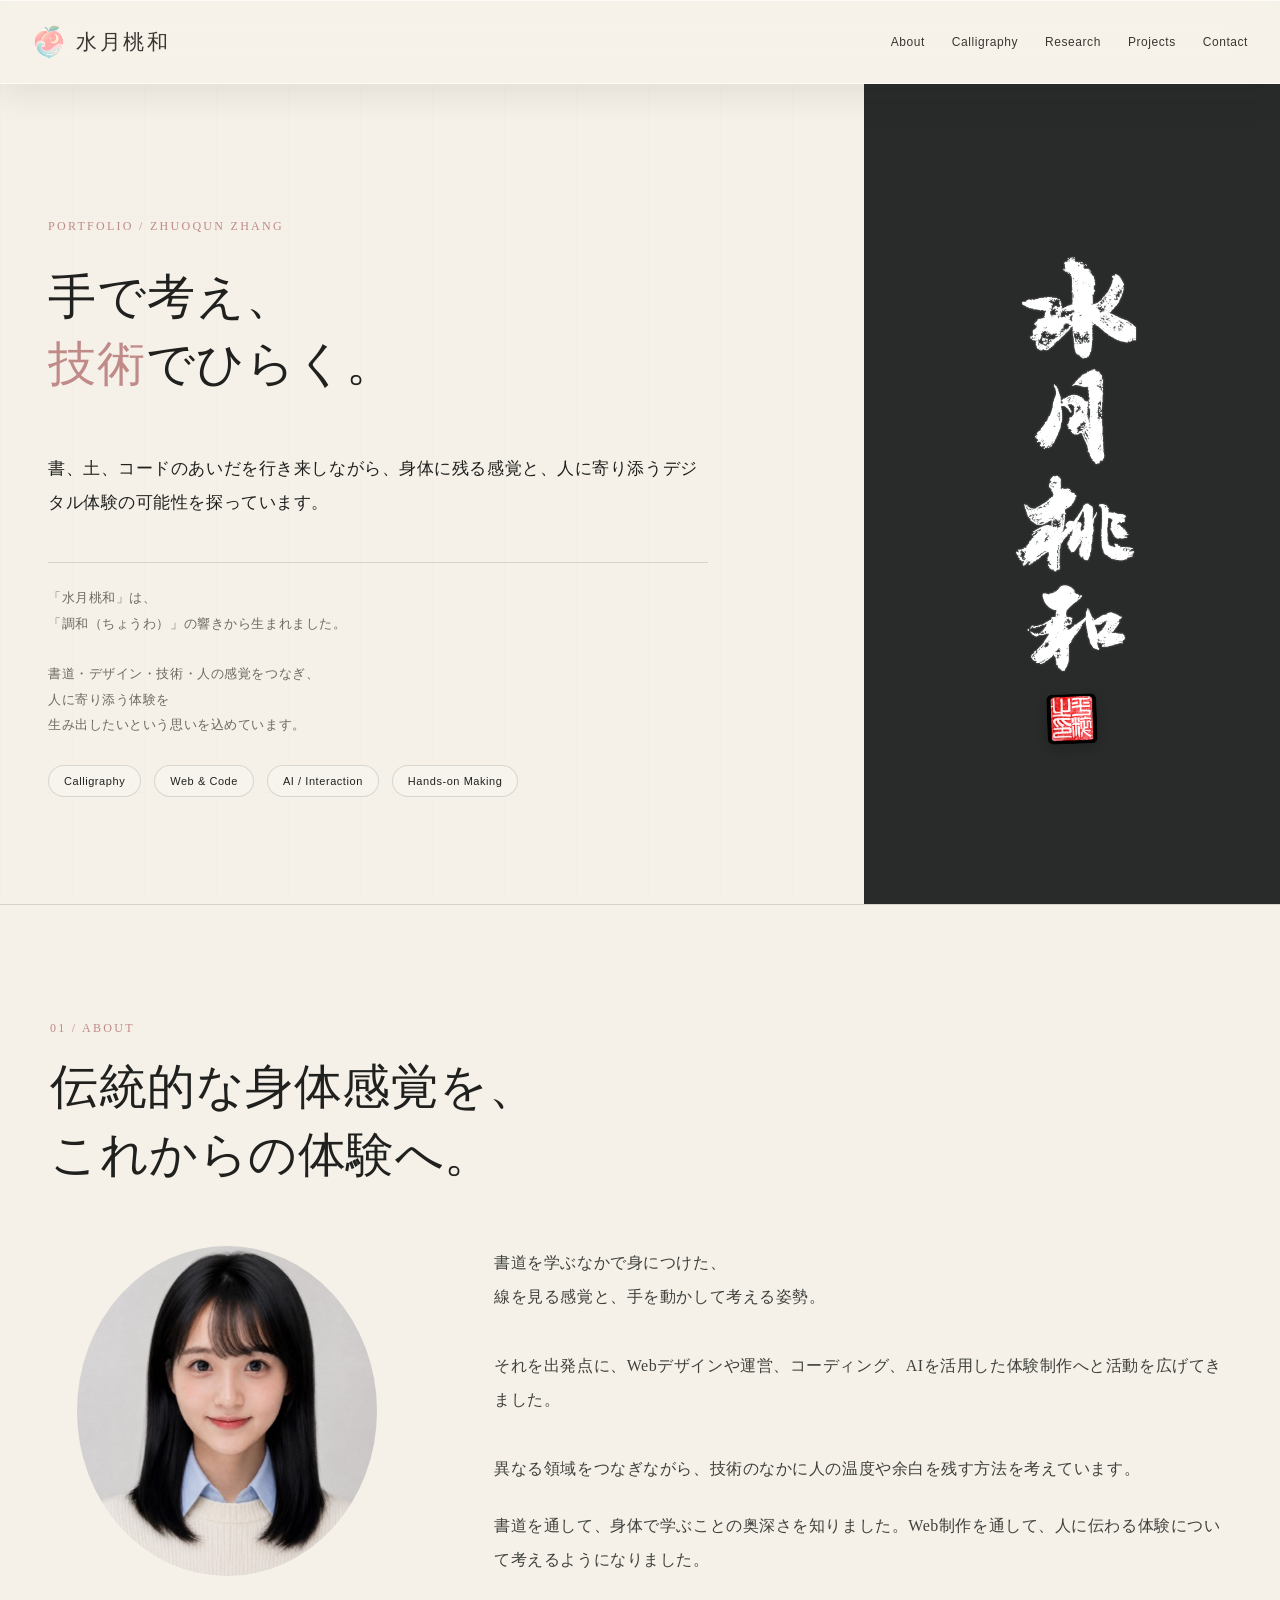
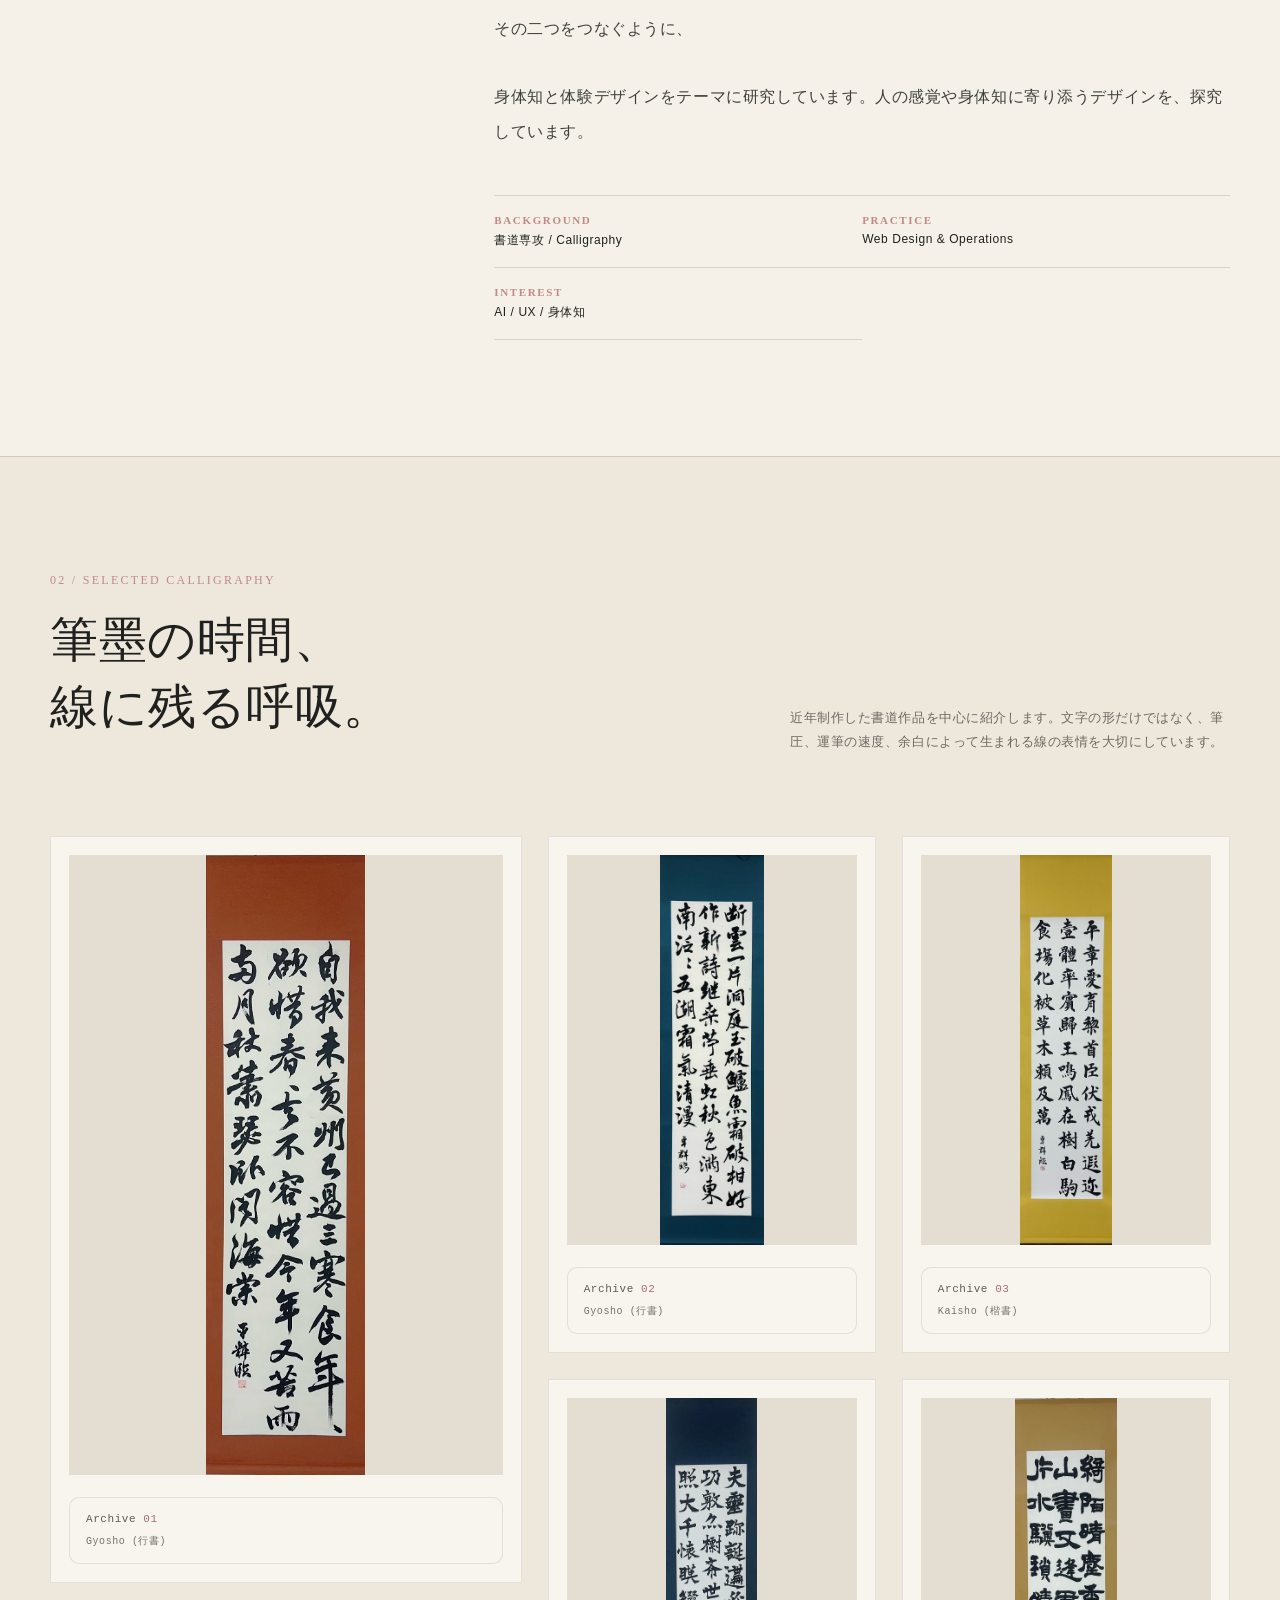
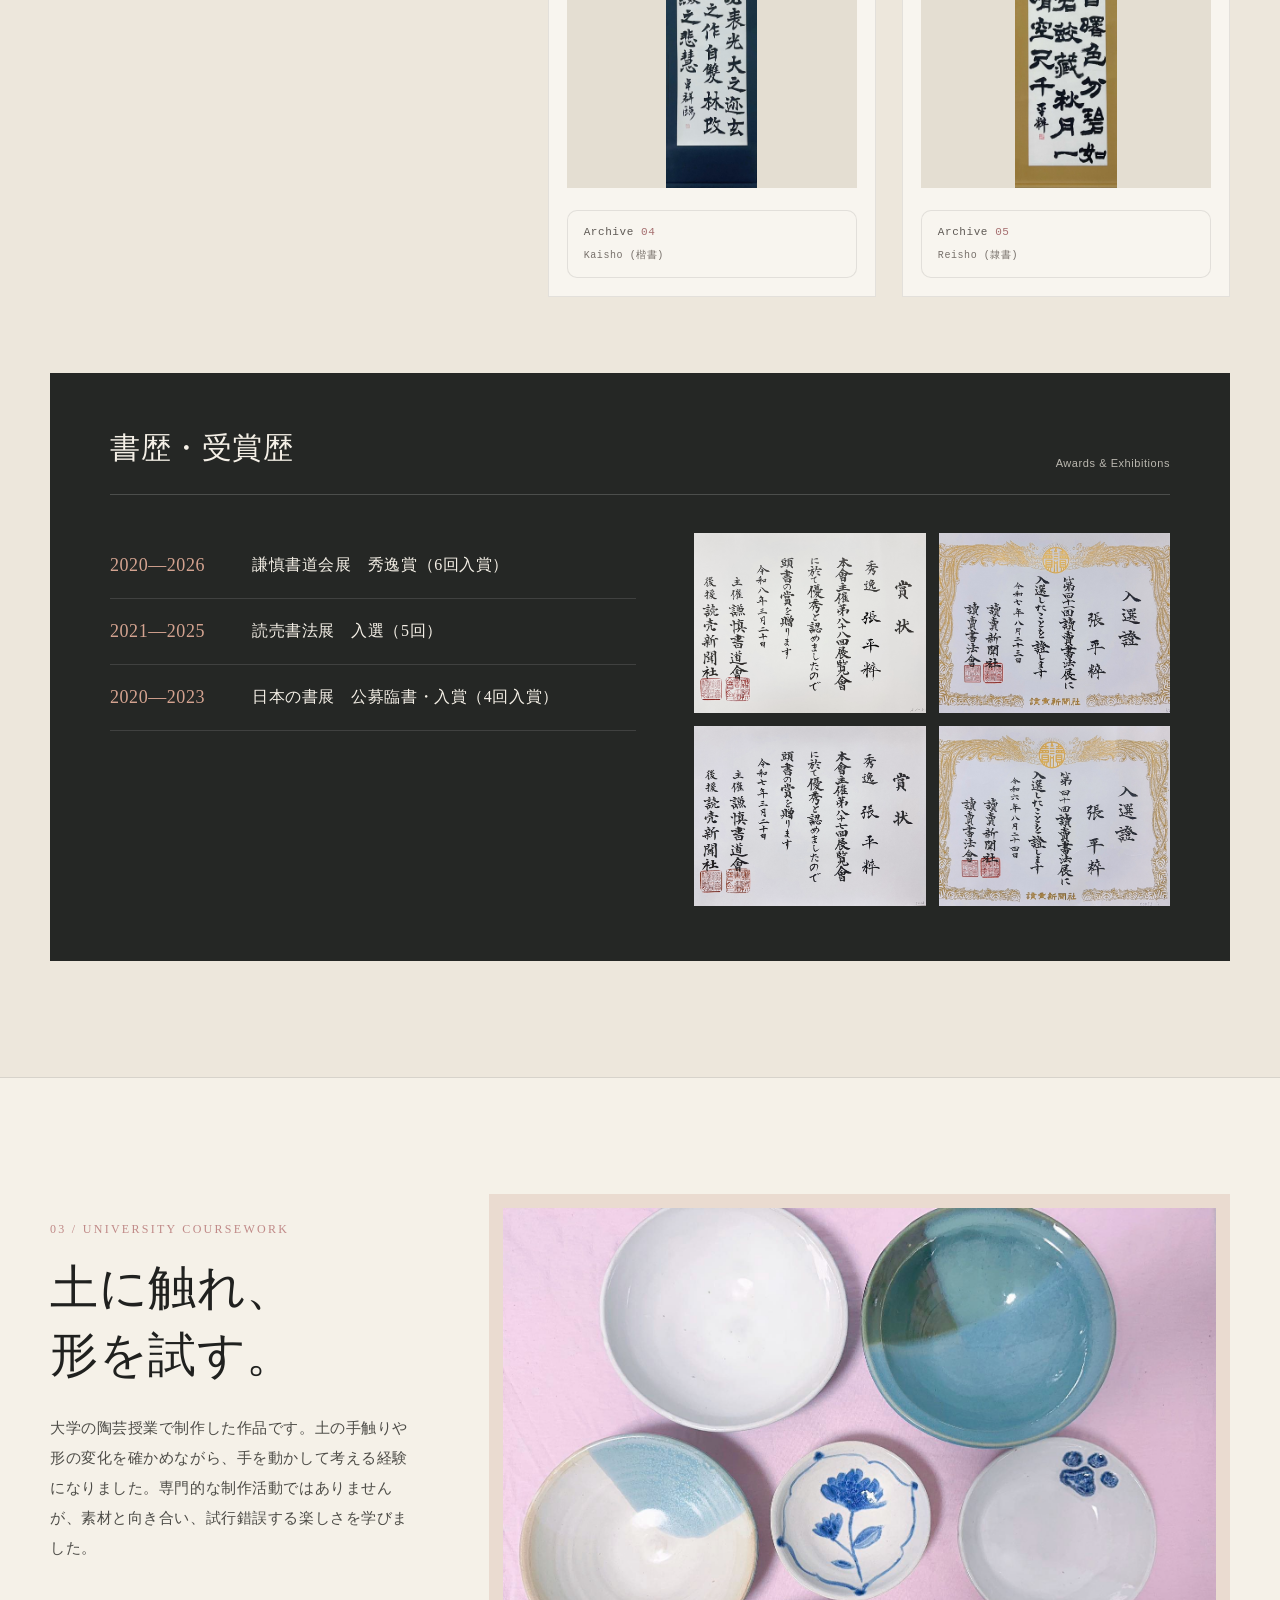
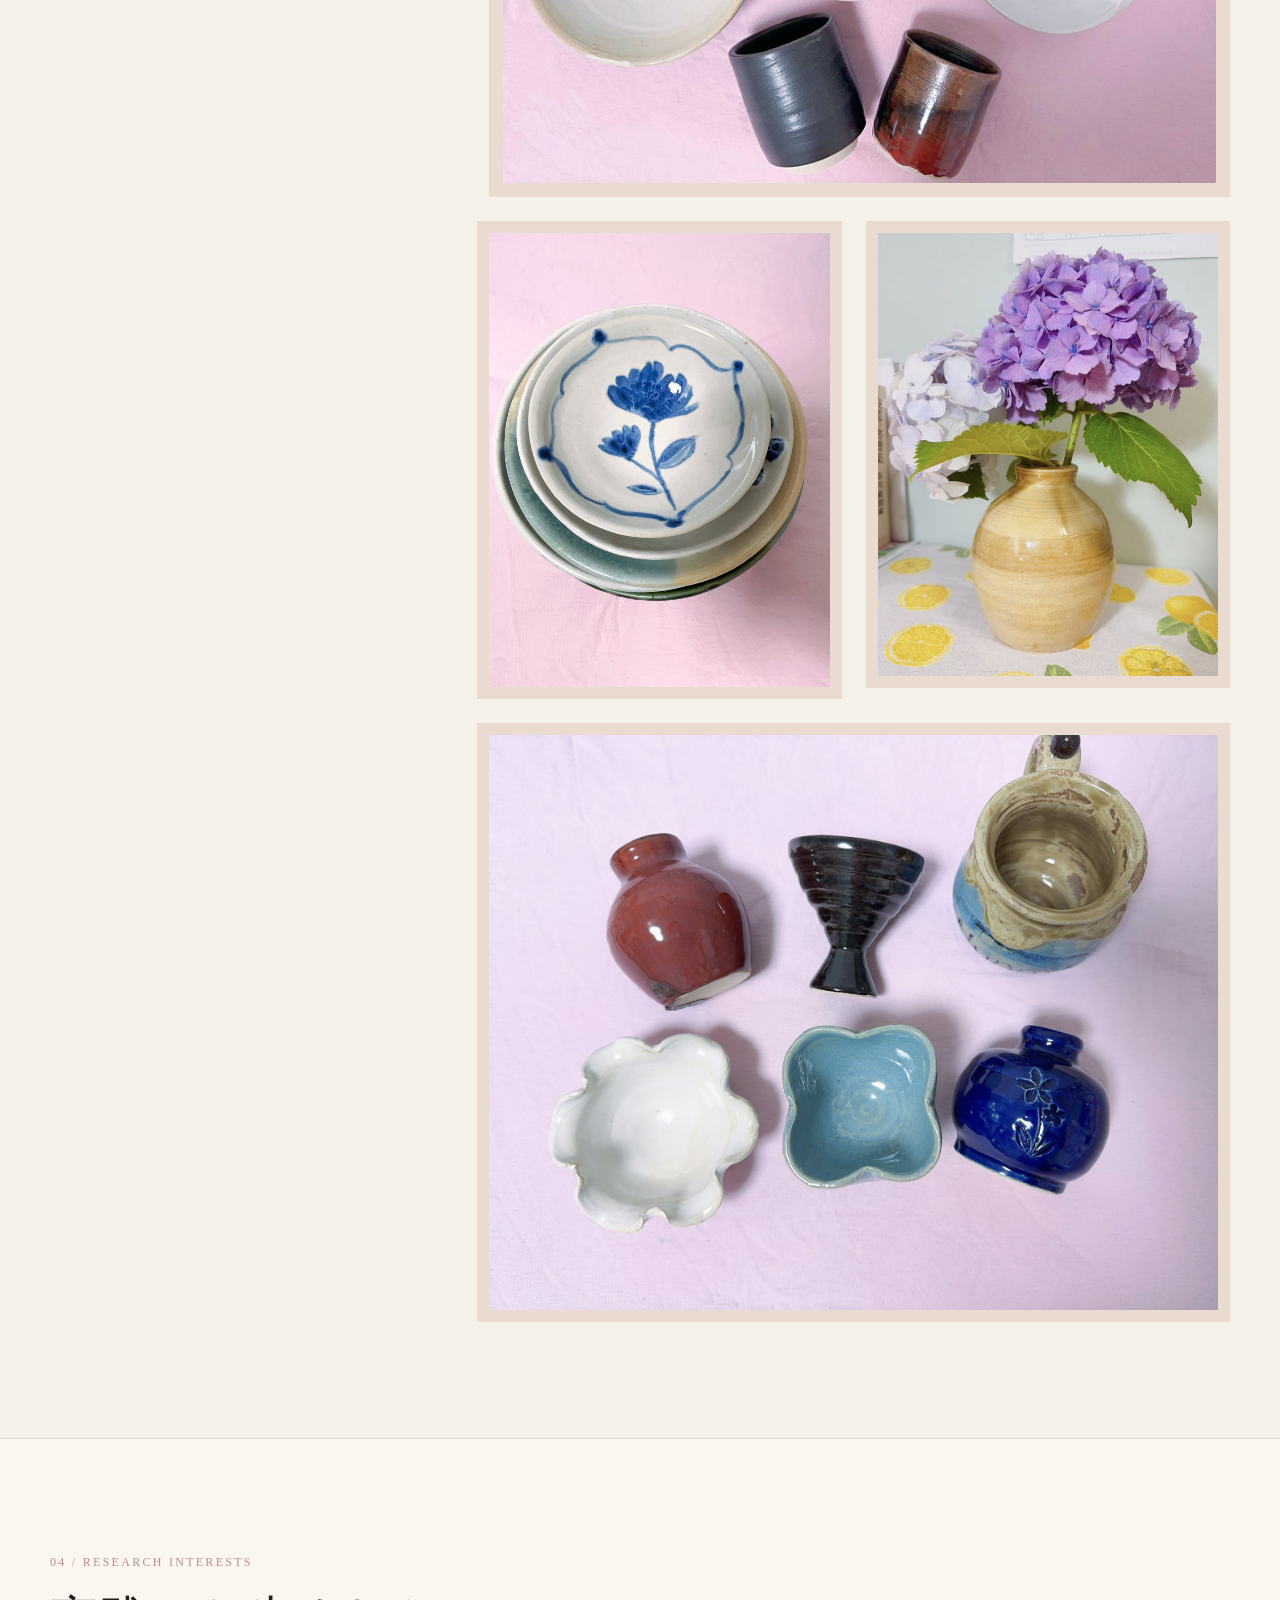
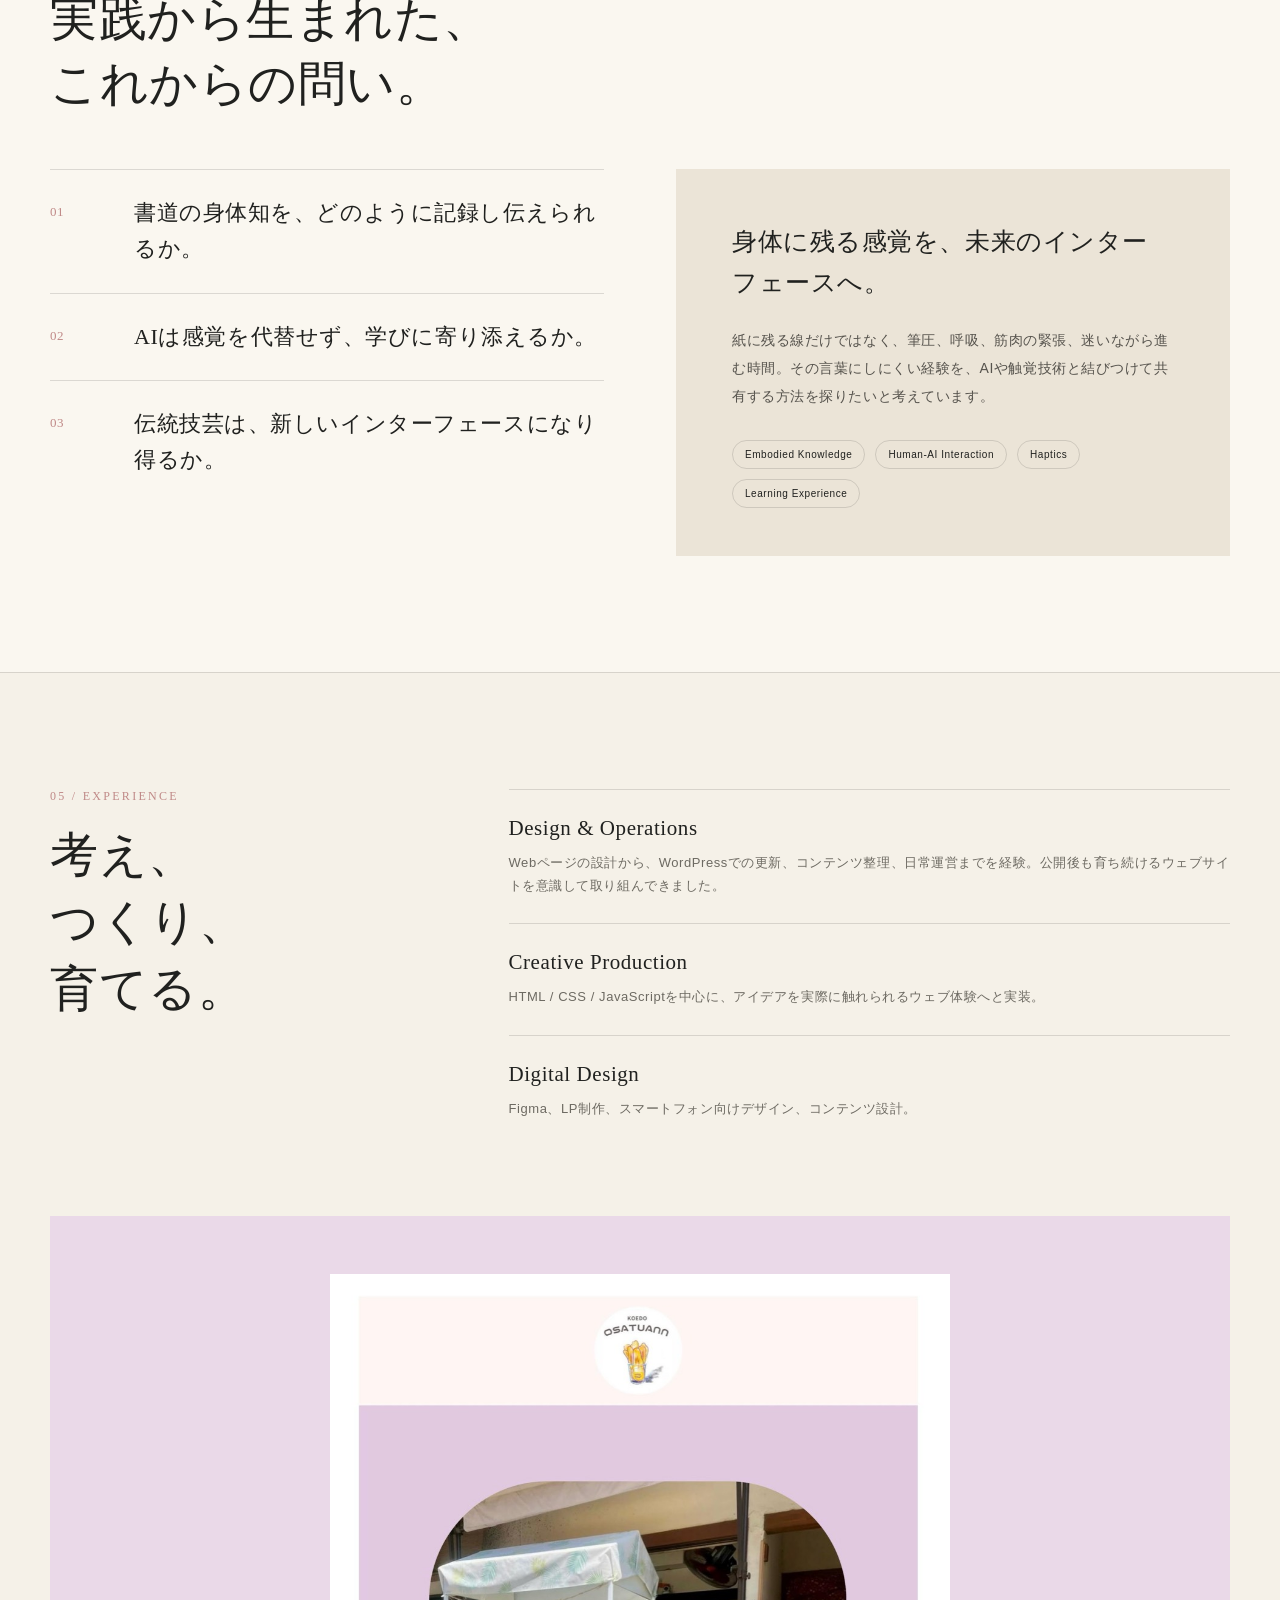
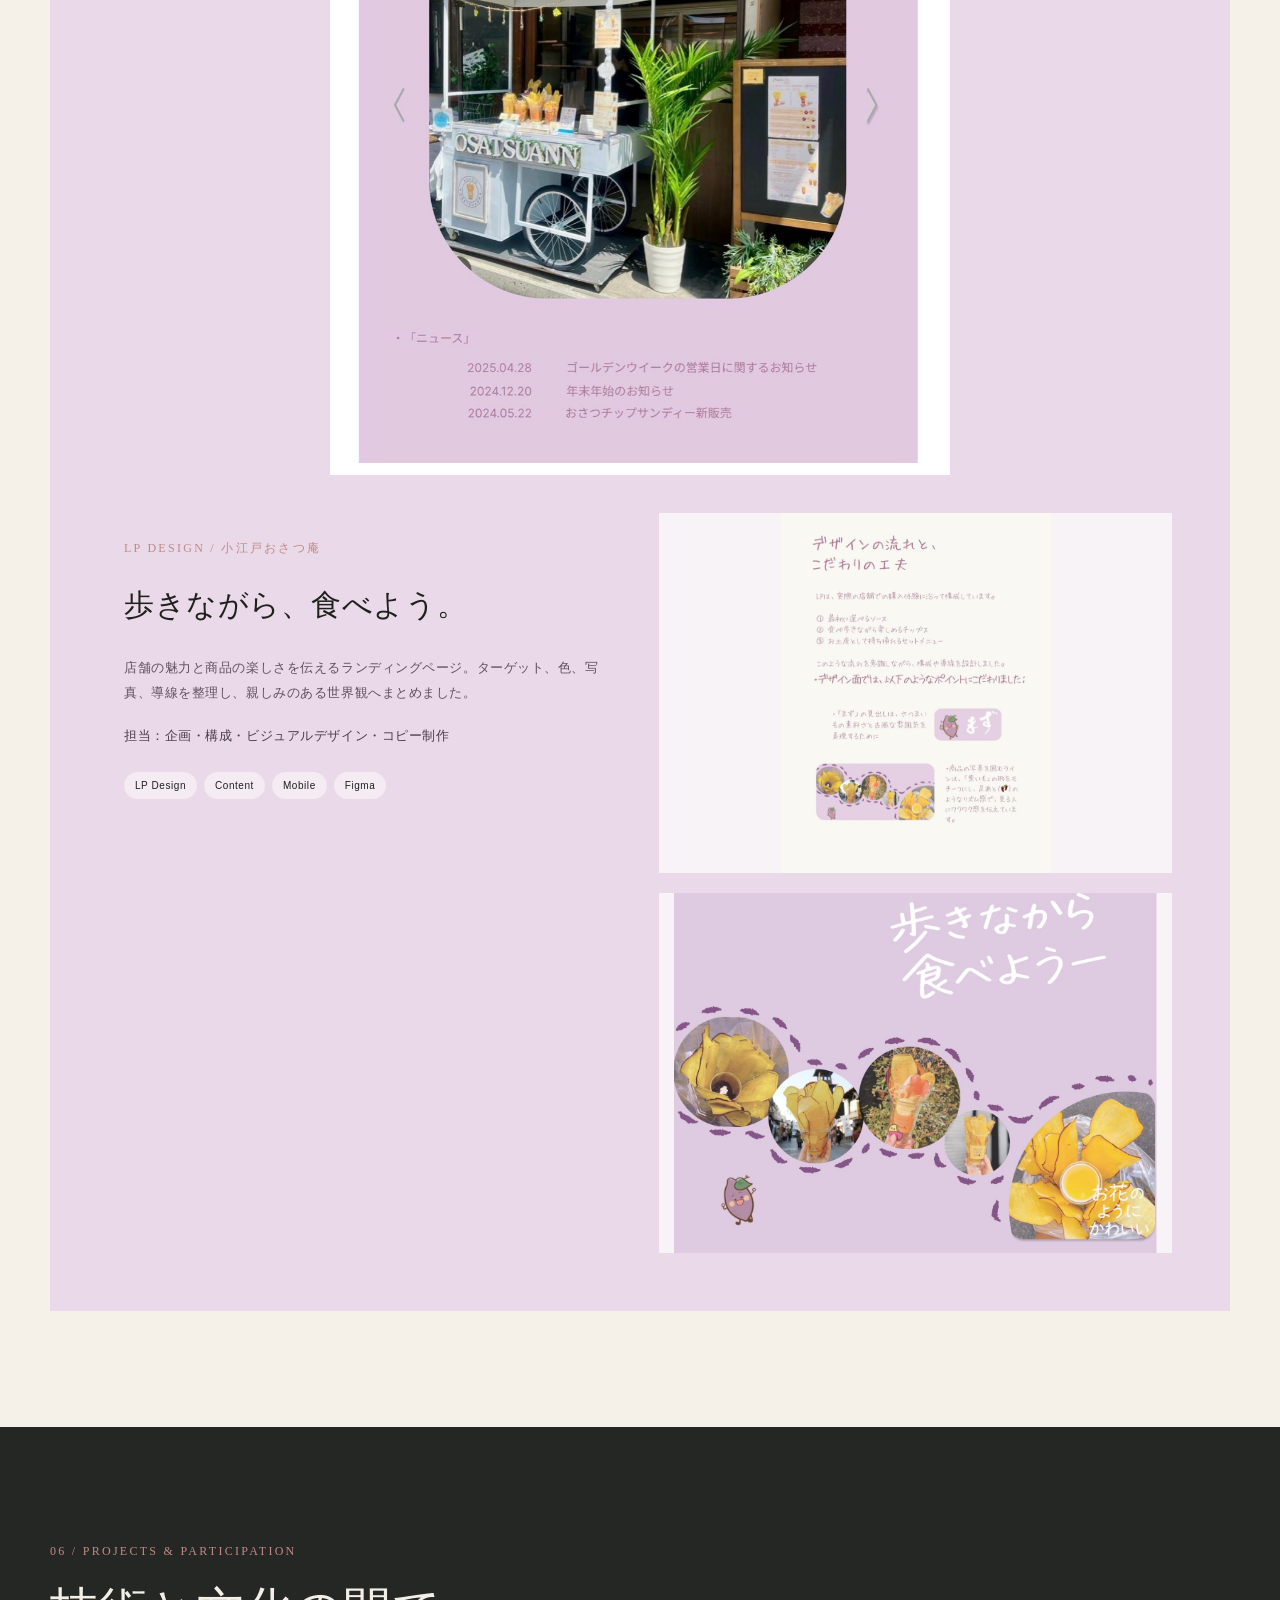
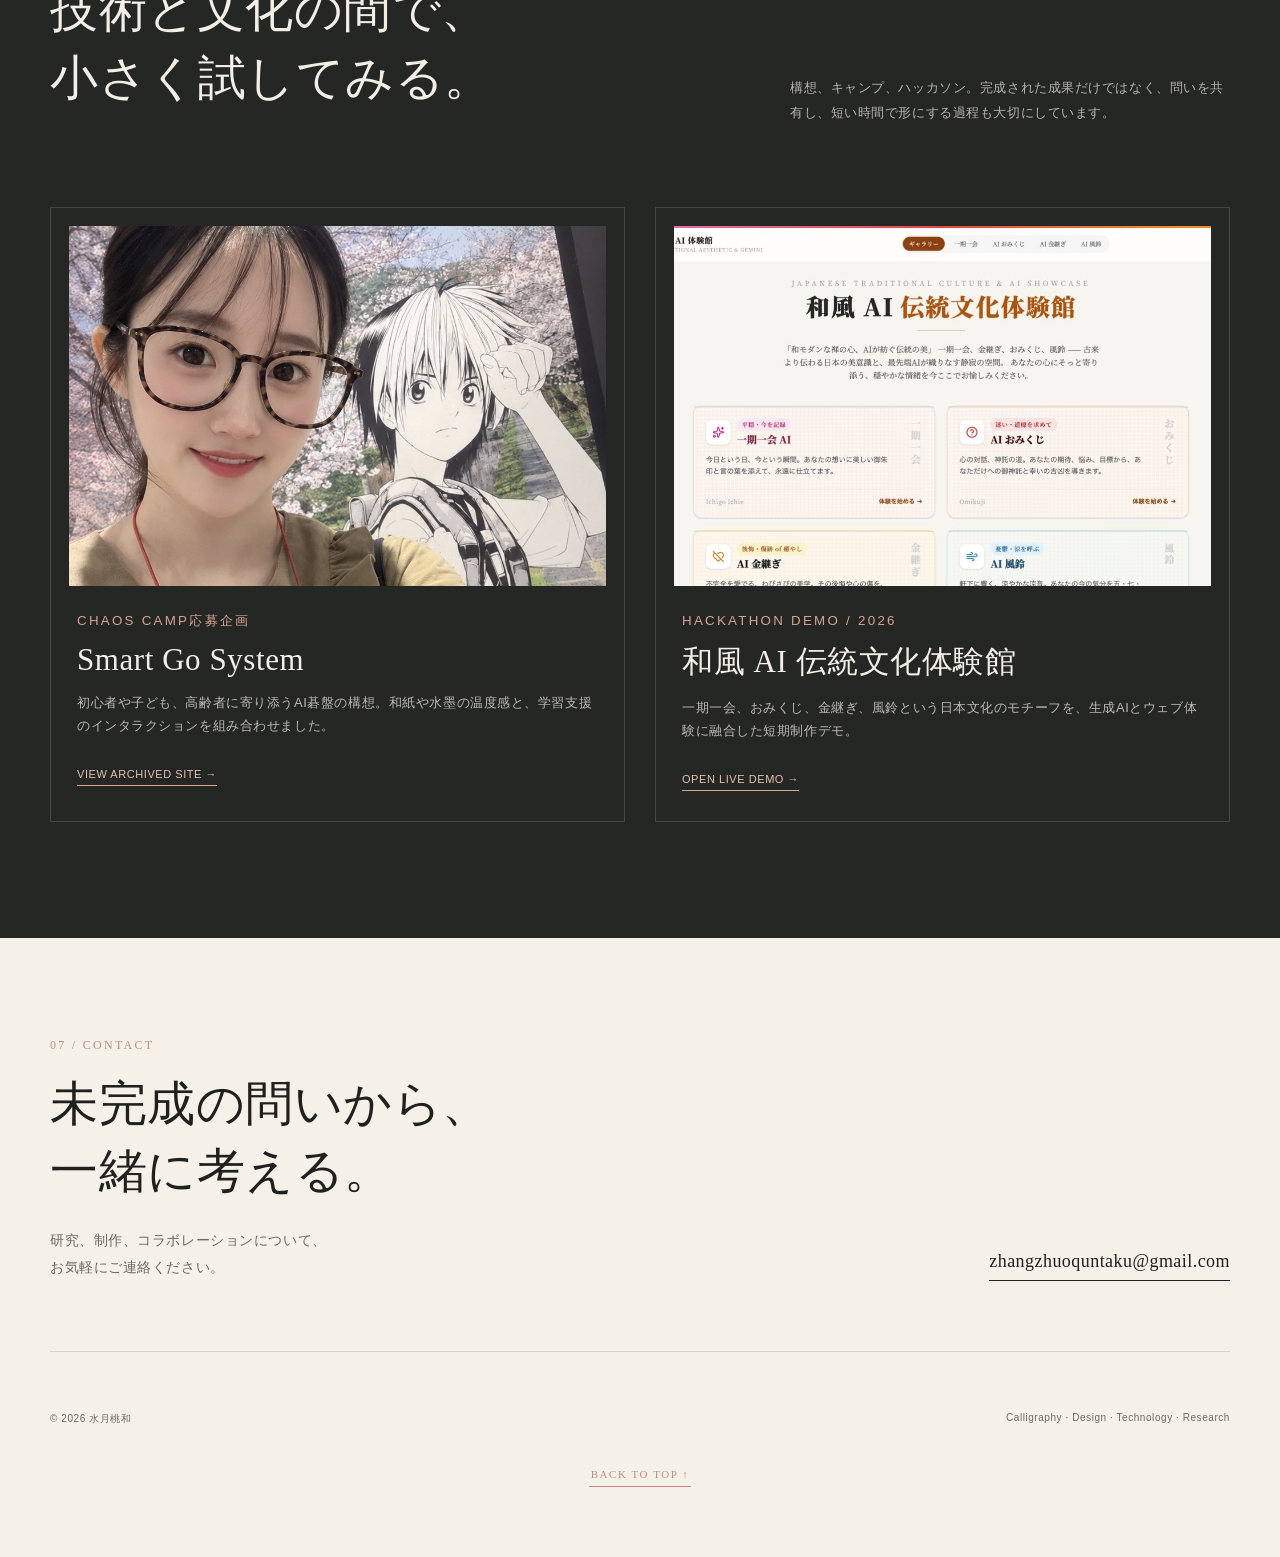
==== commit fabf3d11: "Match header glass opacity to mobile menu" ====
--- a/todai-chaos-camp-profile/index.html
+++ b/todai-chaos-camp-profile/index.html
@@ -25,12 +25,12 @@
     @media(max-width:900px){.wrap{width:calc(100% - 40px)}.section{padding:82px 0}.intro-heading{margin-bottom:38px}.navlinks{display:none}.mobile-menu{display:block}.hero{grid-template-columns:1fr}.hero-side{min-height:430px;padding:30px}.handwritten-logo{width:min(64vw,250px);max-height:300px}.seal-image{width:41px;height:41px;margin-top:8px}.intro-grid,.research-grid,.experience-layout{grid-template-columns:1fr;gap:45px}.portrait{width:min(230px,64vw);justify-self:center}.gallery{grid-template-columns:1fr 1fr}.work.main{grid-row:auto;grid-column:span 2}.gallery-more{grid-template-columns:1fr 1fr}.award-grid{grid-template-columns:1fr}.ceramic-grid{grid-template-columns:1fr;gap:34px}.ceramic-copy{padding:0}.ceramic-main img{height:auto}.ceramic-strip{grid-template-columns:1fr 1fr;margin-left:0;gap:14px}.ceramic-strip figure:last-child{grid-column:span 2}.ceramic-strip img,.ceramic-strip figure:last-child img{height:auto}.lp-showcase{grid-template-columns:1fr;padding:30px 20px}.lp-showcase .phone{grid-column:auto;width:min(520px,100%);height:auto;object-fit:contain}.lp-copy{grid-column:auto;padding:16px 4px}.lp-showcase>div:last-child{display:grid;grid-template-columns:1fr 1fr;grid-template-rows:auto;gap:14px;align-items:center}.lp-showcase>div:last-child .crop{height:auto;margin-top:0!important}.project-grid{grid-template-columns:1fr}}
     @media(max-width:560px){.nav{width:calc(100% - 36px);gap:16px}.logo{font-family:"Yu Mincho","Hiragino Mincho ProN",serif;font-size:18px;font-weight:500;letter-spacing:.12em;gap:9px}.logo img{width:29px;height:29px}.header-email{font-size:9px}.hero-copy{padding:76px 22px}.hero h1{font-size:41px}.hero-side{padding:46px 22px;min-height:240px}.mark{font-size:54px}.section-head{display:block}.section-head p{margin-top:24px}.gallery{grid-template-columns:1fr 1fr;gap:16px}.work.main,.gallery-primary{grid-column:1/-1}.work.main{grid-row:auto}.work img,.work:not(.main) img{height:440px}.gallery-extra{grid-column:auto;min-width:0;padding:12px}.gallery-extra img{height:300px!important}.archive-caption{margin-top:16px;padding:11px 10px;border-radius:8px}.archive-caption .archive-number{font-size:9px}.archive-caption .archive-script{margin-top:7px;font-size:8px}.awards-box{margin-top:42px;padding:38px 22px}.mobile-break{display:block}.certs img{height:120px}.facts{grid-template-columns:1fr}.intro h2,.section-head h2,.research h2,.experience-layout h2,.ceramic-copy h2,.contact h2{font-size:32px!important;line-height:1.45!important}.project-media{height:240px}.contact-inner{grid-template-columns:1fr;gap:34px}.contact-email{font-size:14px}}
     /* Clear frosted glass: a nearly transparent pane with diffusion and edge highlights. */
-    header{background:rgba(255,255,255,.14);border-bottom-color:rgba(255,255,255,.55);-webkit-backdrop-filter:blur(30px) saturate(1.16) brightness(1.03);backdrop-filter:blur(30px) saturate(1.16) brightness(1.03);box-shadow:0 10px 34px rgba(32,33,31,.055),inset 0 1px 0 rgba(255,255,255,.58)}
+    header{background:rgba(245,241,232,.78);border-bottom-color:rgba(255,255,255,.72);-webkit-backdrop-filter:blur(30px) saturate(1.12) brightness(1.03);backdrop-filter:blur(30px) saturate(1.12) brightness(1.03);box-shadow:0 10px 34px rgba(32,33,31,.09),inset 0 1px 0 rgba(255,255,255,.72)}
     .mobile-menu nav{background:rgba(245,241,232,.78);border-color:rgba(255,255,255,.72);-webkit-backdrop-filter:blur(30px) saturate(1.12) brightness(1.03);backdrop-filter:blur(30px) saturate(1.12) brightness(1.03);box-shadow:0 18px 42px rgba(32,33,31,.14),inset 0 1px 0 rgba(255,255,255,.72)}
     .mobile-menu nav a{border-bottom-color:rgba(58,54,50,.16);text-shadow:0 1px 8px rgba(255,255,255,.45)}
     .research-grid{display:block}.research-heading{margin-bottom:52px}.research-heading h2{max-width:760px}.research-columns{display:grid;grid-template-columns:1fr 1fr;gap:72px;align-items:start}.research-note{align-self:start;padding:52px 56px 48px}.research-note h3{font-size:25px;line-height:1.65;margin-bottom:22px}.research-note p{max-width:680px}.research-tags{margin-top:30px;gap:10px}
     @media(max-width:900px){.research-heading{margin-bottom:38px}.research-columns{grid-template-columns:1fr;gap:45px}.research-note{padding:42px 34px}}
-    @media(max-width:560px){header{height:70px}.mobile-menu summary{padding:7px 11px}section[id]{scroll-margin-top:70px}}
+    @media(max-width:560px){header{height:70px}.mobile-menu summary{padding:7px 11px}section[id]{scroll-margin-top:70px}.question{grid-template-columns:42px 1fr;gap:12px;padding:22px 0;font-size:18px;line-height:1.75}.question:before{font-size:11px;padding-top:6px}}
   </style>
 </head>
 <body id="top">
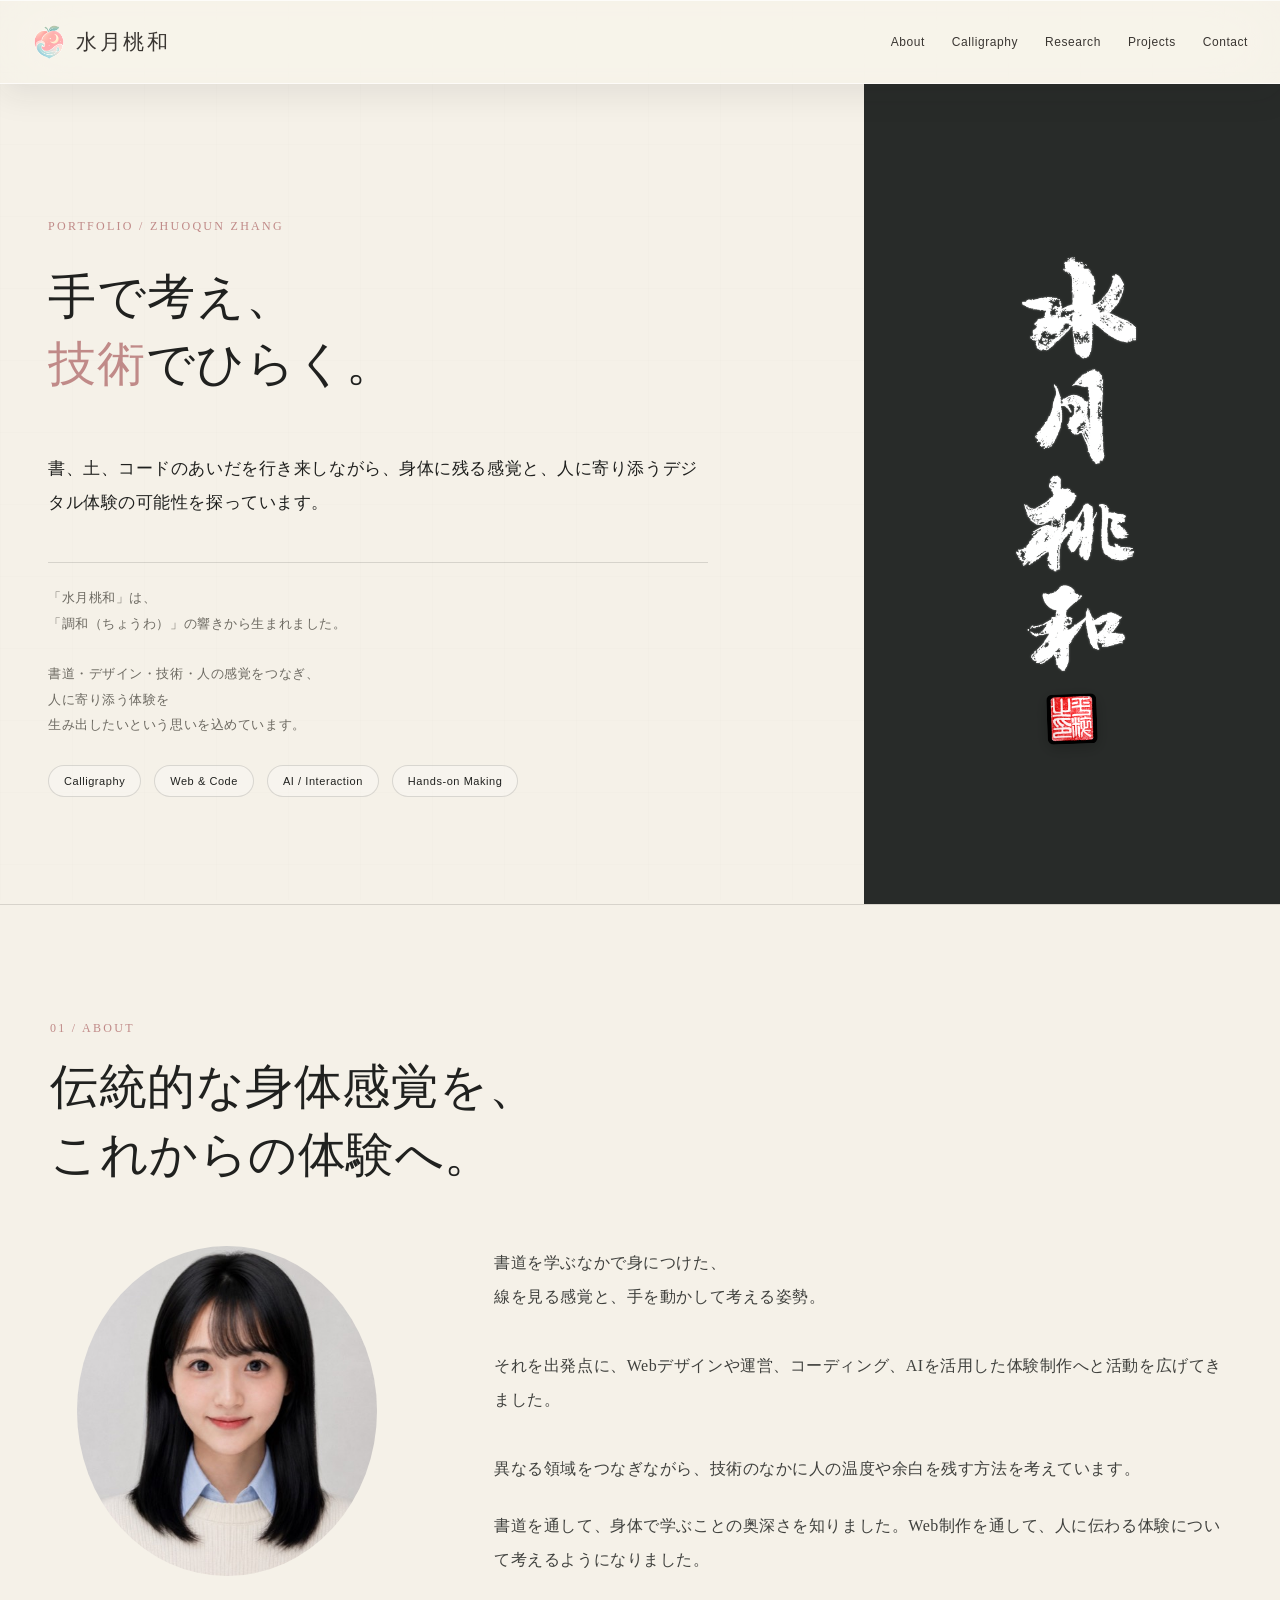
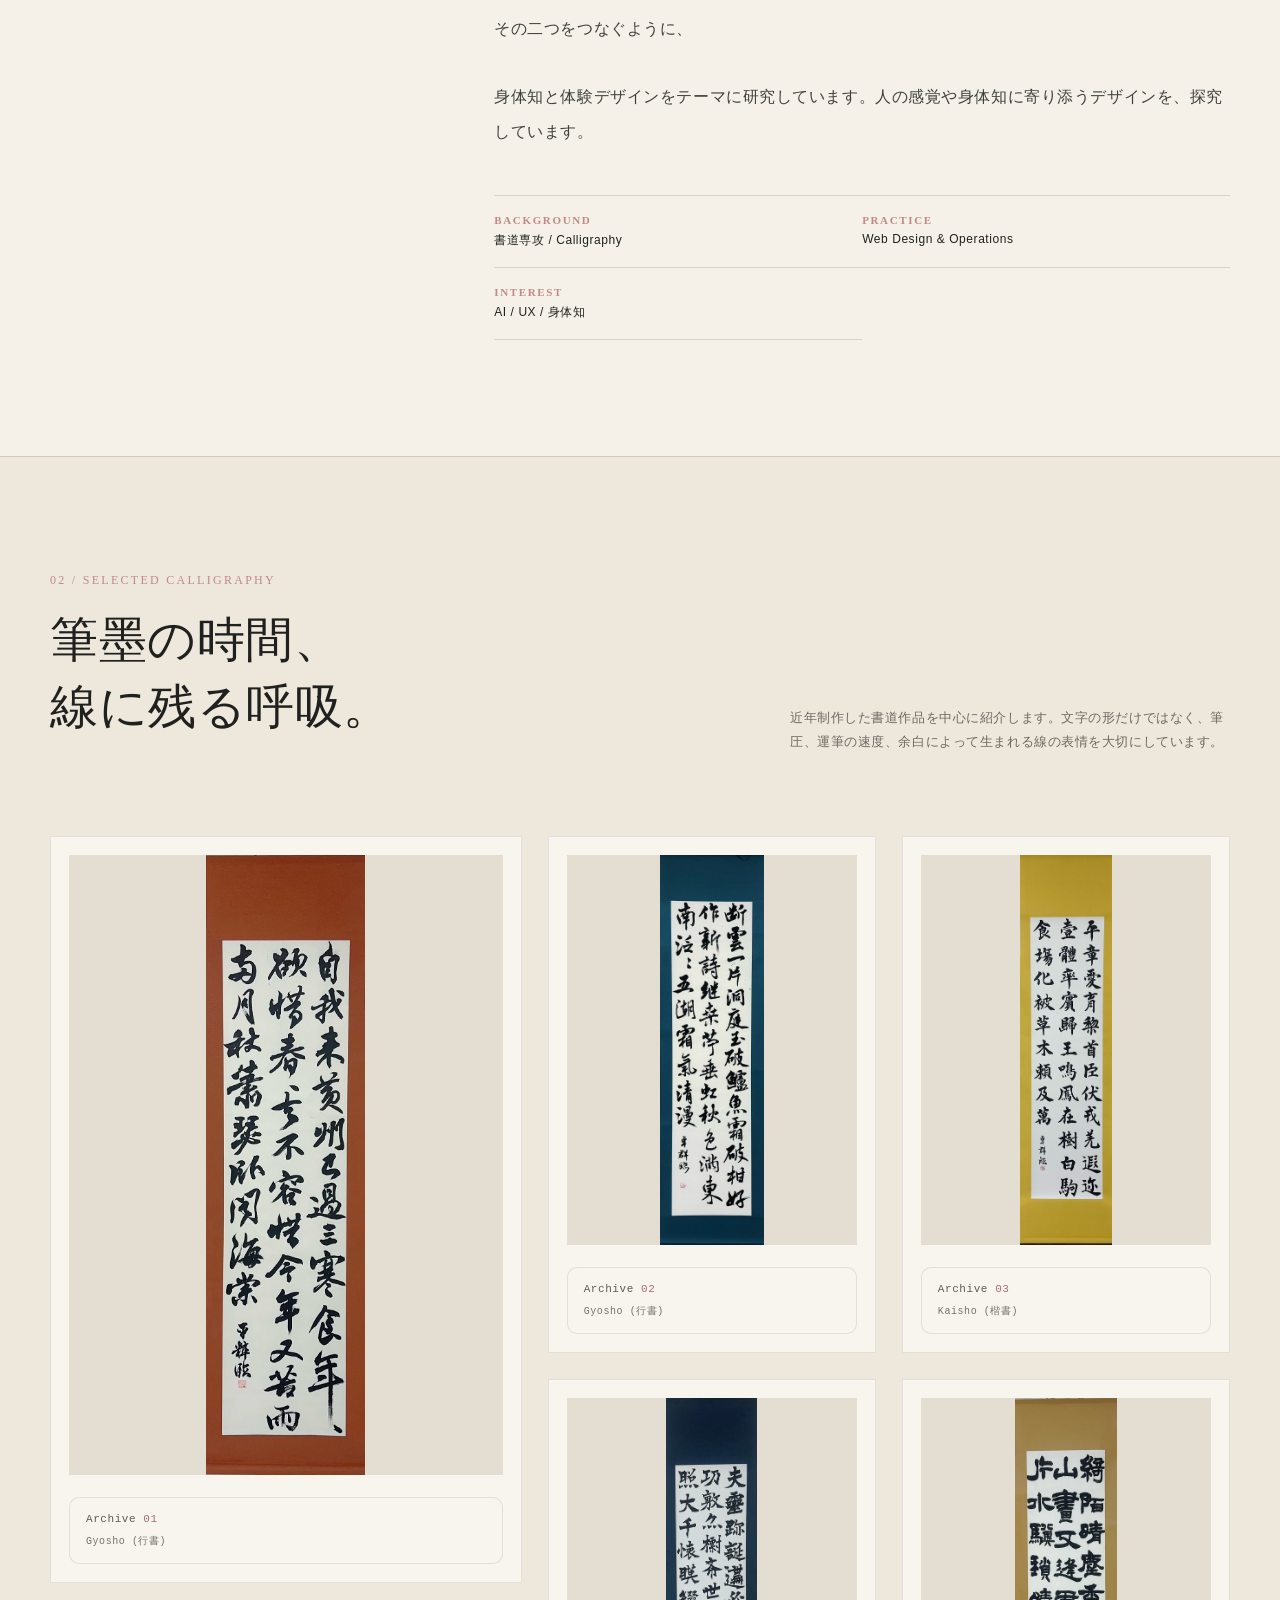
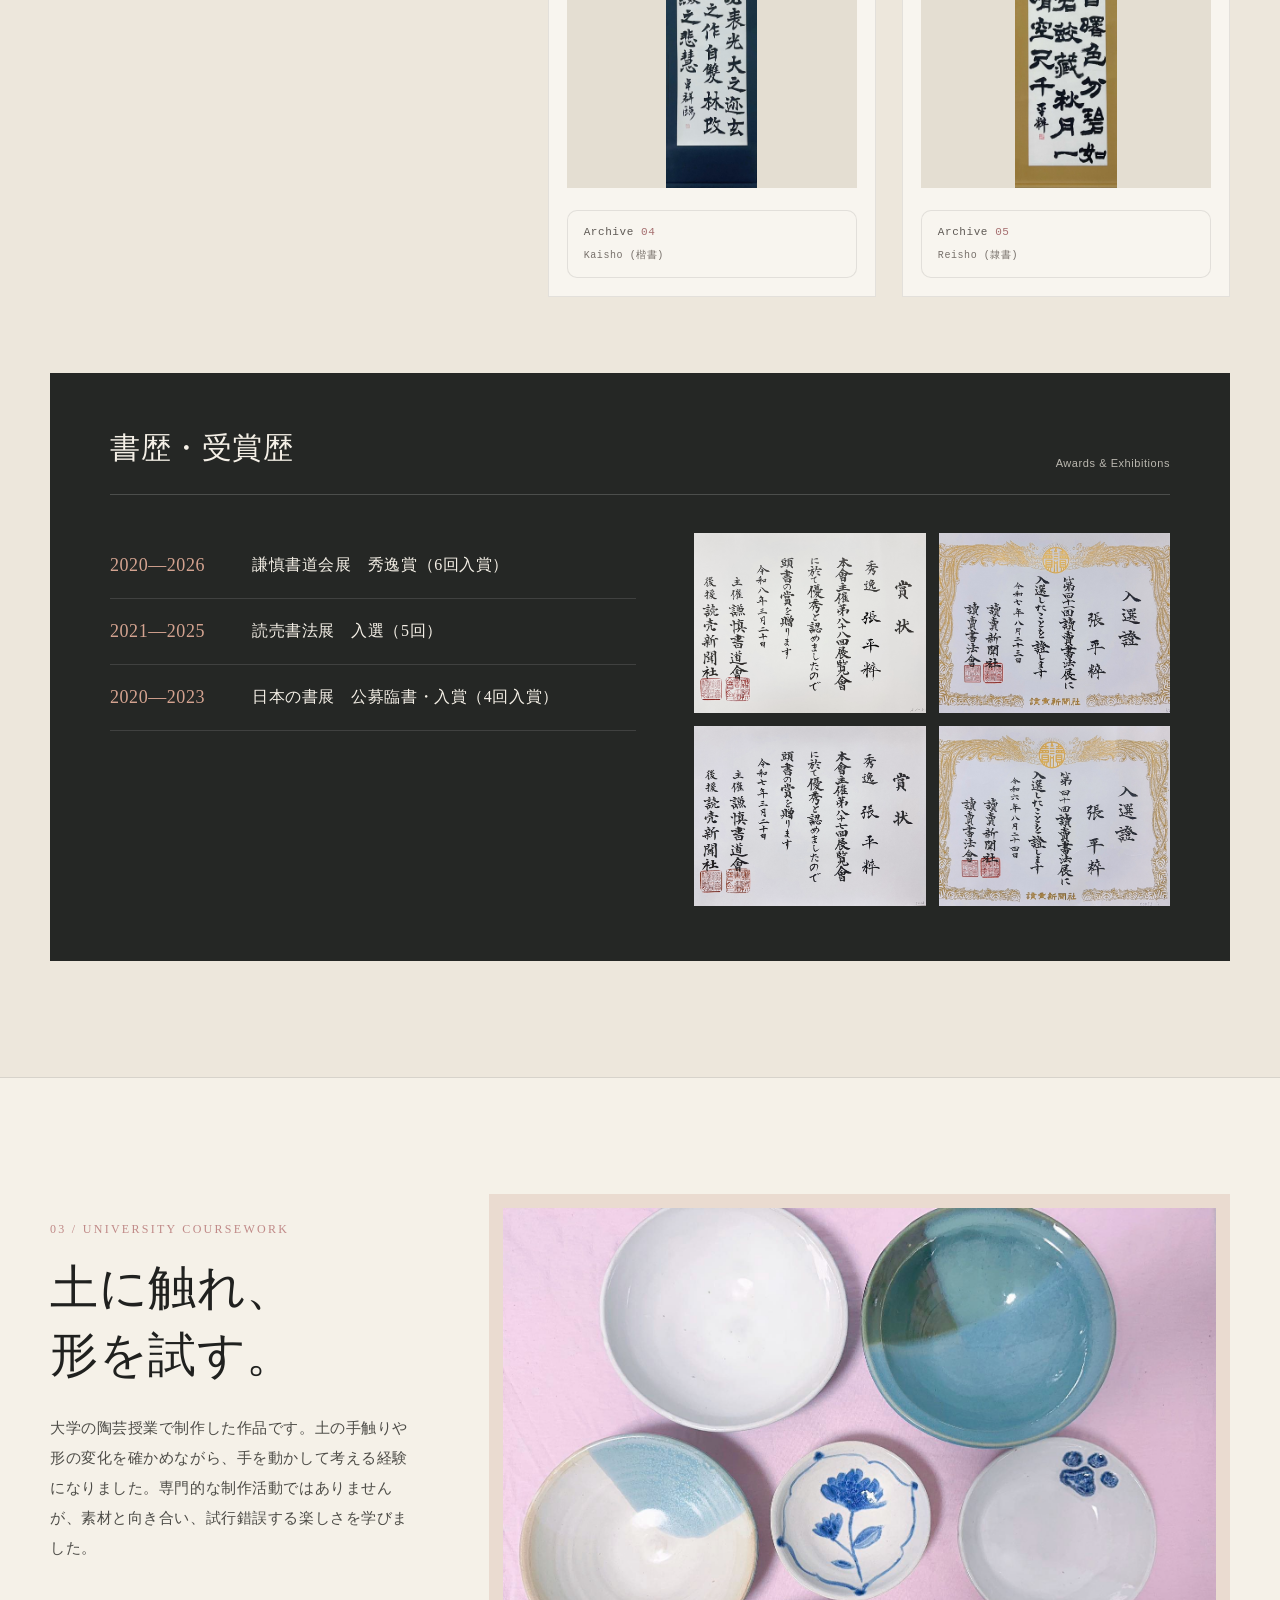
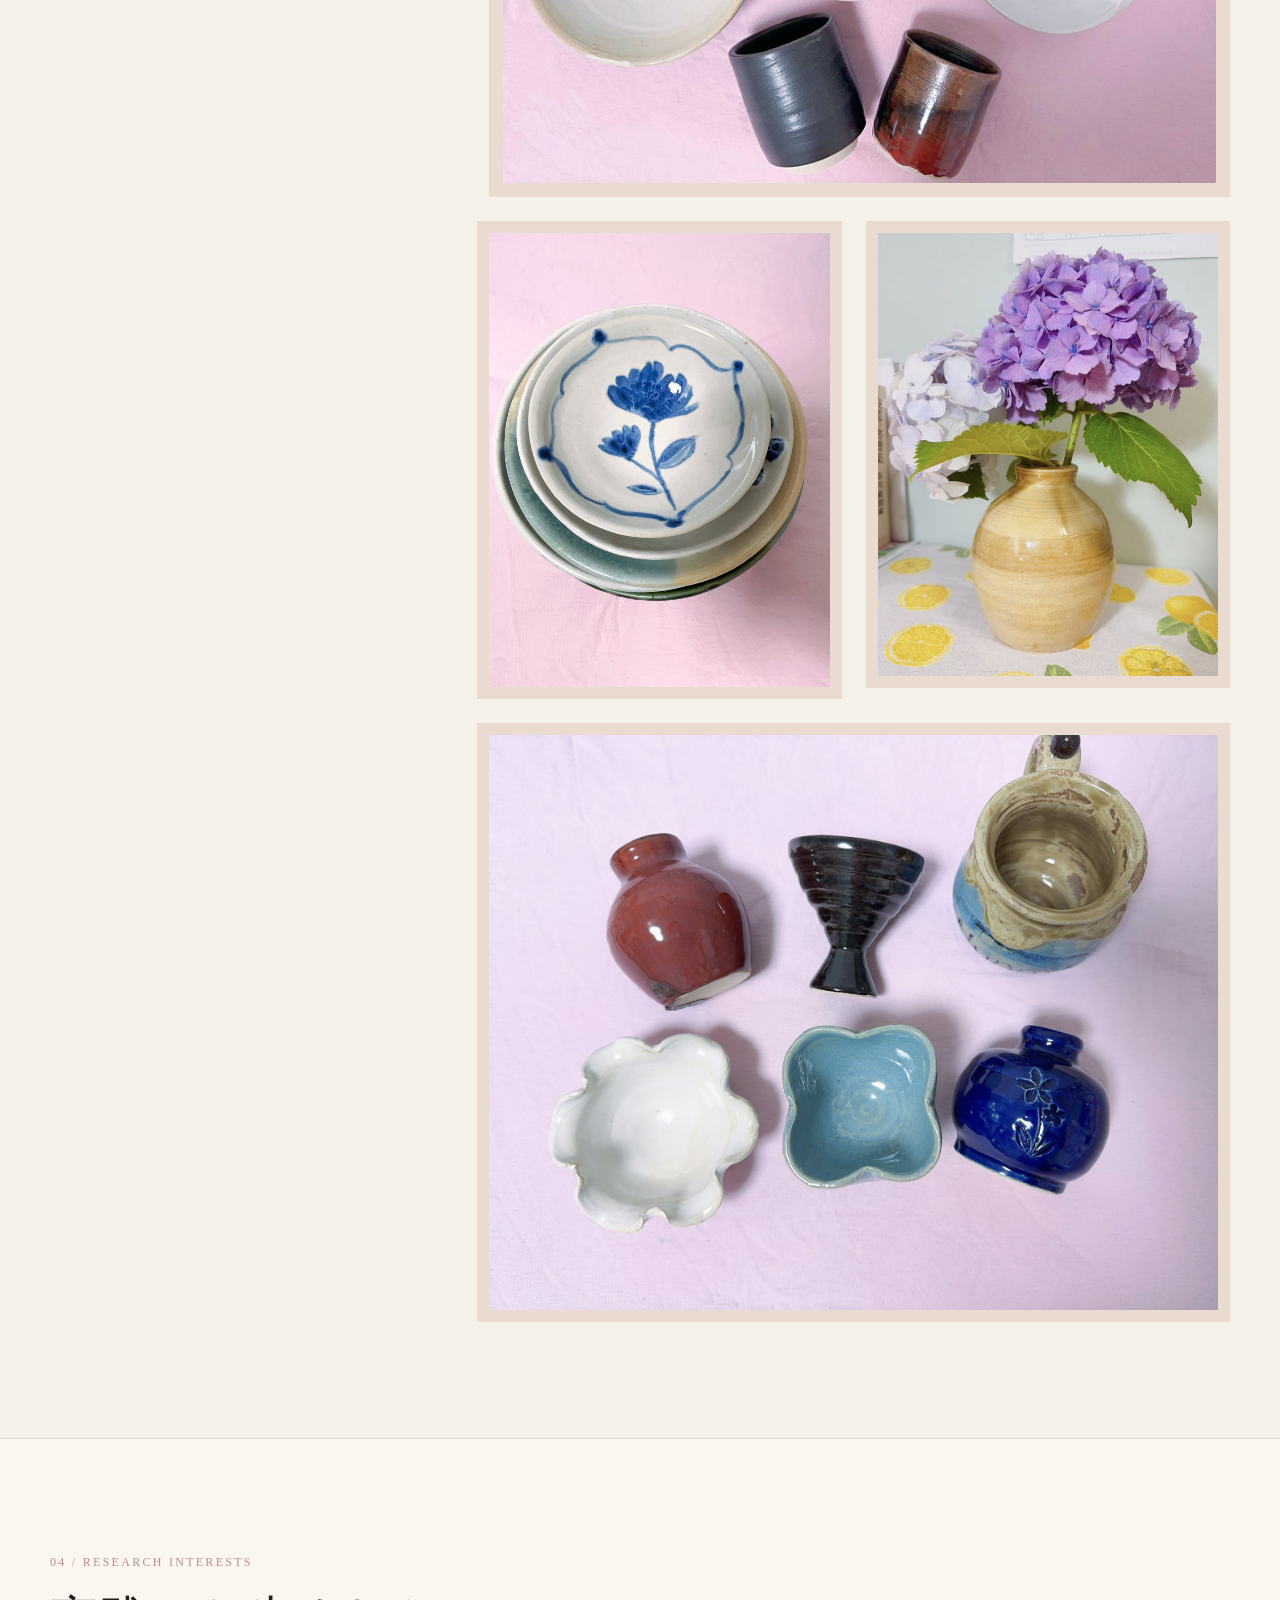
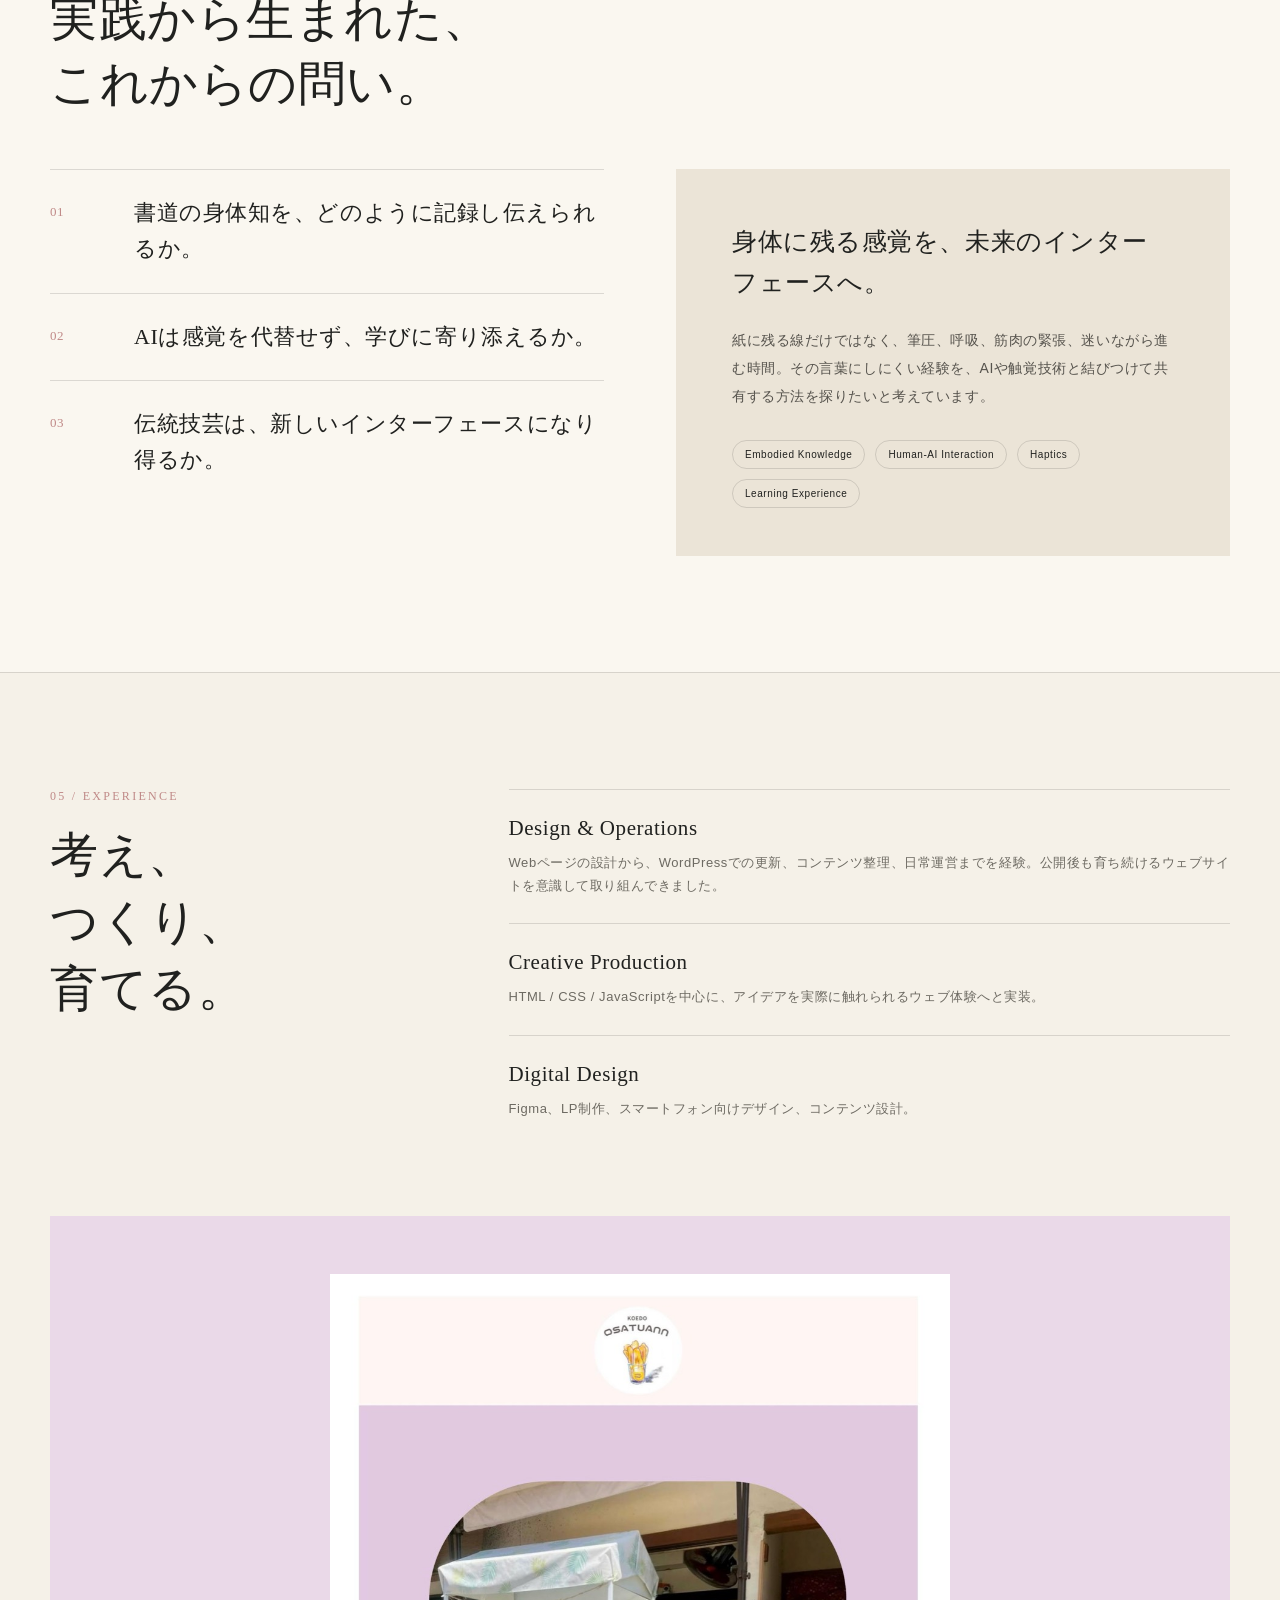
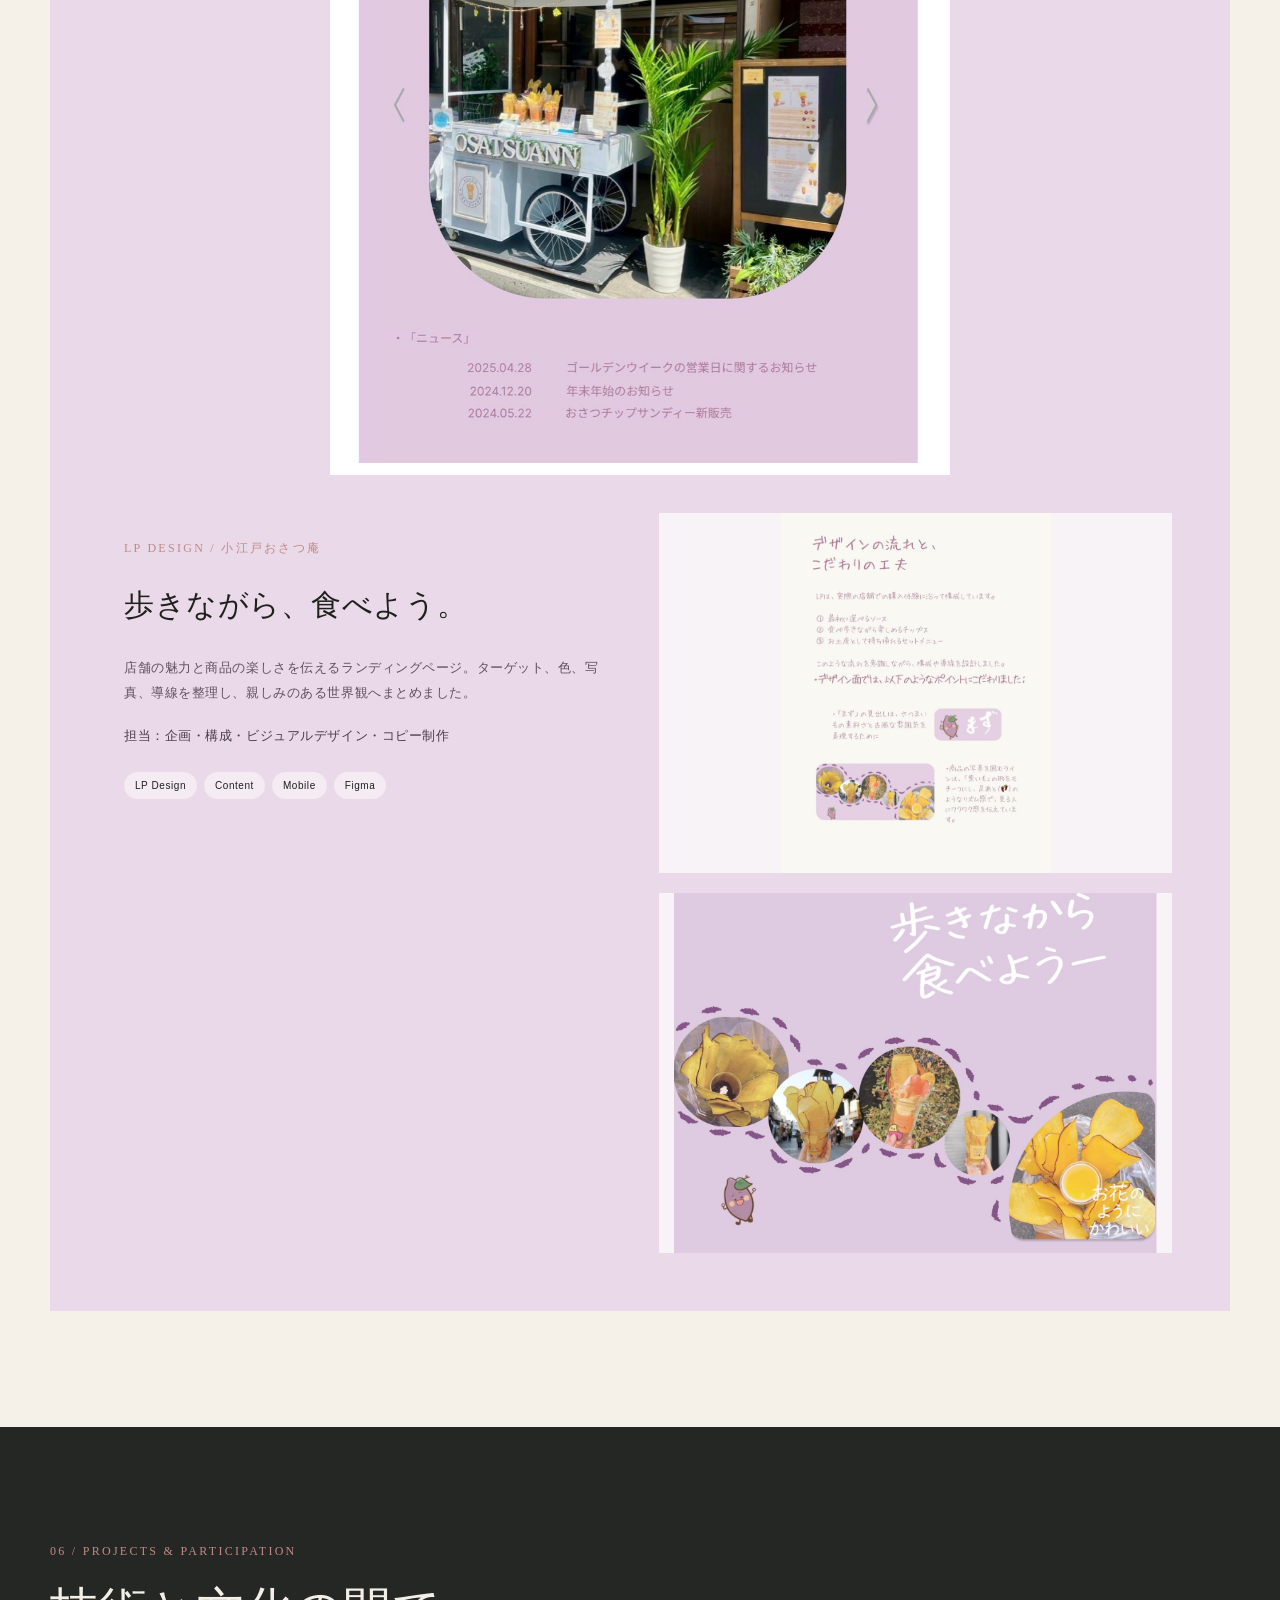
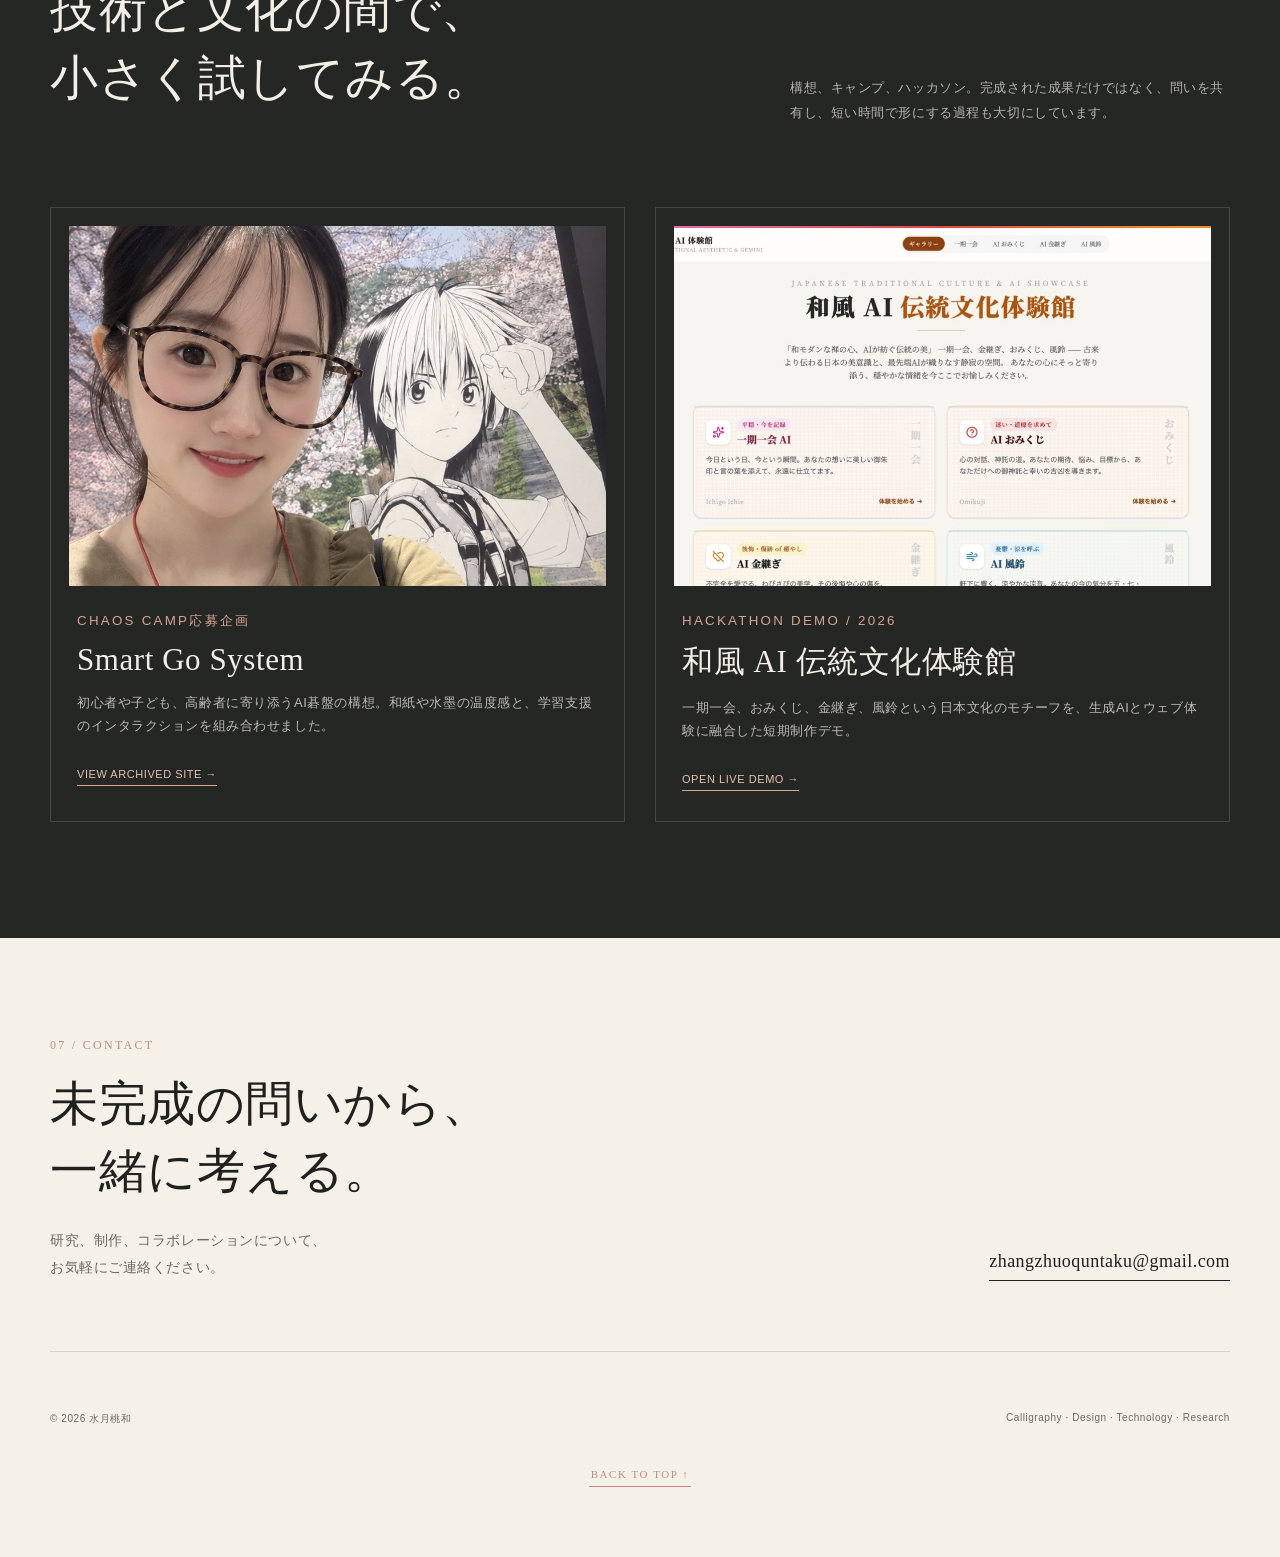
==== commit c24364a4: "Increase glass transparency while preserving contrast" ====
--- a/todai-chaos-camp-profile/index.html
+++ b/todai-chaos-camp-profile/index.html
@@ -25,8 +25,8 @@
     @media(max-width:900px){.wrap{width:calc(100% - 40px)}.section{padding:82px 0}.intro-heading{margin-bottom:38px}.navlinks{display:none}.mobile-menu{display:block}.hero{grid-template-columns:1fr}.hero-side{min-height:430px;padding:30px}.handwritten-logo{width:min(64vw,250px);max-height:300px}.seal-image{width:41px;height:41px;margin-top:8px}.intro-grid,.research-grid,.experience-layout{grid-template-columns:1fr;gap:45px}.portrait{width:min(230px,64vw);justify-self:center}.gallery{grid-template-columns:1fr 1fr}.work.main{grid-row:auto;grid-column:span 2}.gallery-more{grid-template-columns:1fr 1fr}.award-grid{grid-template-columns:1fr}.ceramic-grid{grid-template-columns:1fr;gap:34px}.ceramic-copy{padding:0}.ceramic-main img{height:auto}.ceramic-strip{grid-template-columns:1fr 1fr;margin-left:0;gap:14px}.ceramic-strip figure:last-child{grid-column:span 2}.ceramic-strip img,.ceramic-strip figure:last-child img{height:auto}.lp-showcase{grid-template-columns:1fr;padding:30px 20px}.lp-showcase .phone{grid-column:auto;width:min(520px,100%);height:auto;object-fit:contain}.lp-copy{grid-column:auto;padding:16px 4px}.lp-showcase>div:last-child{display:grid;grid-template-columns:1fr 1fr;grid-template-rows:auto;gap:14px;align-items:center}.lp-showcase>div:last-child .crop{height:auto;margin-top:0!important}.project-grid{grid-template-columns:1fr}}
     @media(max-width:560px){.nav{width:calc(100% - 36px);gap:16px}.logo{font-family:"Yu Mincho","Hiragino Mincho ProN",serif;font-size:18px;font-weight:500;letter-spacing:.12em;gap:9px}.logo img{width:29px;height:29px}.header-email{font-size:9px}.hero-copy{padding:76px 22px}.hero h1{font-size:41px}.hero-side{padding:46px 22px;min-height:240px}.mark{font-size:54px}.section-head{display:block}.section-head p{margin-top:24px}.gallery{grid-template-columns:1fr 1fr;gap:16px}.work.main,.gallery-primary{grid-column:1/-1}.work.main{grid-row:auto}.work img,.work:not(.main) img{height:440px}.gallery-extra{grid-column:auto;min-width:0;padding:12px}.gallery-extra img{height:300px!important}.archive-caption{margin-top:16px;padding:11px 10px;border-radius:8px}.archive-caption .archive-number{font-size:9px}.archive-caption .archive-script{margin-top:7px;font-size:8px}.awards-box{margin-top:42px;padding:38px 22px}.mobile-break{display:block}.certs img{height:120px}.facts{grid-template-columns:1fr}.intro h2,.section-head h2,.research h2,.experience-layout h2,.ceramic-copy h2,.contact h2{font-size:32px!important;line-height:1.45!important}.project-media{height:240px}.contact-inner{grid-template-columns:1fr;gap:34px}.contact-email{font-size:14px}}
     /* Clear frosted glass: a nearly transparent pane with diffusion and edge highlights. */
-    header{background:rgba(245,241,232,.78);border-bottom-color:rgba(255,255,255,.72);-webkit-backdrop-filter:blur(30px) saturate(1.12) brightness(1.03);backdrop-filter:blur(30px) saturate(1.12) brightness(1.03);box-shadow:0 10px 34px rgba(32,33,31,.09),inset 0 1px 0 rgba(255,255,255,.72)}
-    .mobile-menu nav{background:rgba(245,241,232,.78);border-color:rgba(255,255,255,.72);-webkit-backdrop-filter:blur(30px) saturate(1.12) brightness(1.03);backdrop-filter:blur(30px) saturate(1.12) brightness(1.03);box-shadow:0 18px 42px rgba(32,33,31,.14),inset 0 1px 0 rgba(255,255,255,.72)}
+    header{background:rgba(245,241,232,.64);border-bottom-color:rgba(255,255,255,.68);-webkit-backdrop-filter:blur(34px) saturate(1.14) brightness(1.04);backdrop-filter:blur(34px) saturate(1.14) brightness(1.04);box-shadow:0 10px 34px rgba(32,33,31,.09),inset 0 1px 0 rgba(255,255,255,.7)}
+    .mobile-menu nav{background:rgba(245,241,232,.64);border-color:rgba(255,255,255,.68);-webkit-backdrop-filter:blur(34px) saturate(1.14) brightness(1.04);backdrop-filter:blur(34px) saturate(1.14) brightness(1.04);box-shadow:0 18px 42px rgba(32,33,31,.14),inset 0 1px 0 rgba(255,255,255,.7)}
     .mobile-menu nav a{border-bottom-color:rgba(58,54,50,.16);text-shadow:0 1px 8px rgba(255,255,255,.45)}
     .research-grid{display:block}.research-heading{margin-bottom:52px}.research-heading h2{max-width:760px}.research-columns{display:grid;grid-template-columns:1fr 1fr;gap:72px;align-items:start}.research-note{align-self:start;padding:52px 56px 48px}.research-note h3{font-size:25px;line-height:1.65;margin-bottom:22px}.research-note p{max-width:680px}.research-tags{margin-top:30px;gap:10px}
     @media(max-width:900px){.research-heading{margin-bottom:38px}.research-columns{grid-template-columns:1fr;gap:45px}.research-note{padding:42px 34px}}
